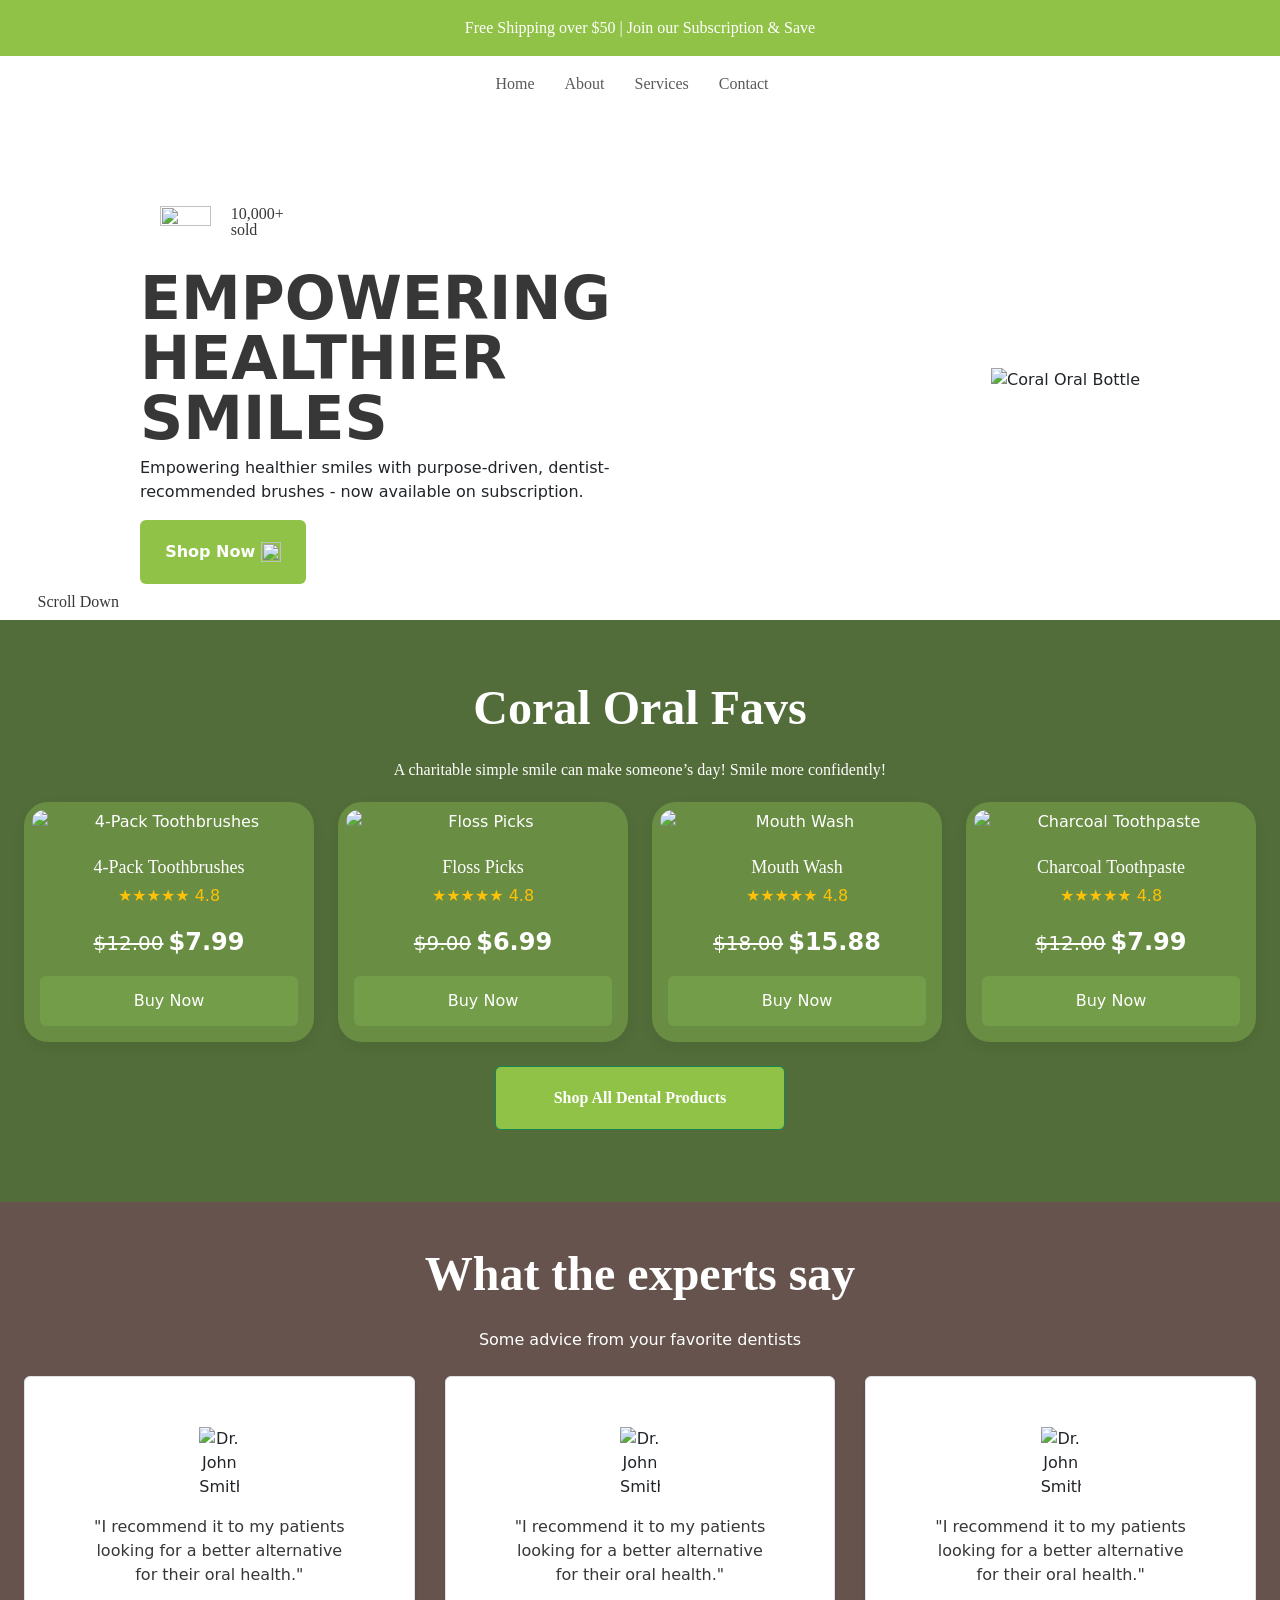
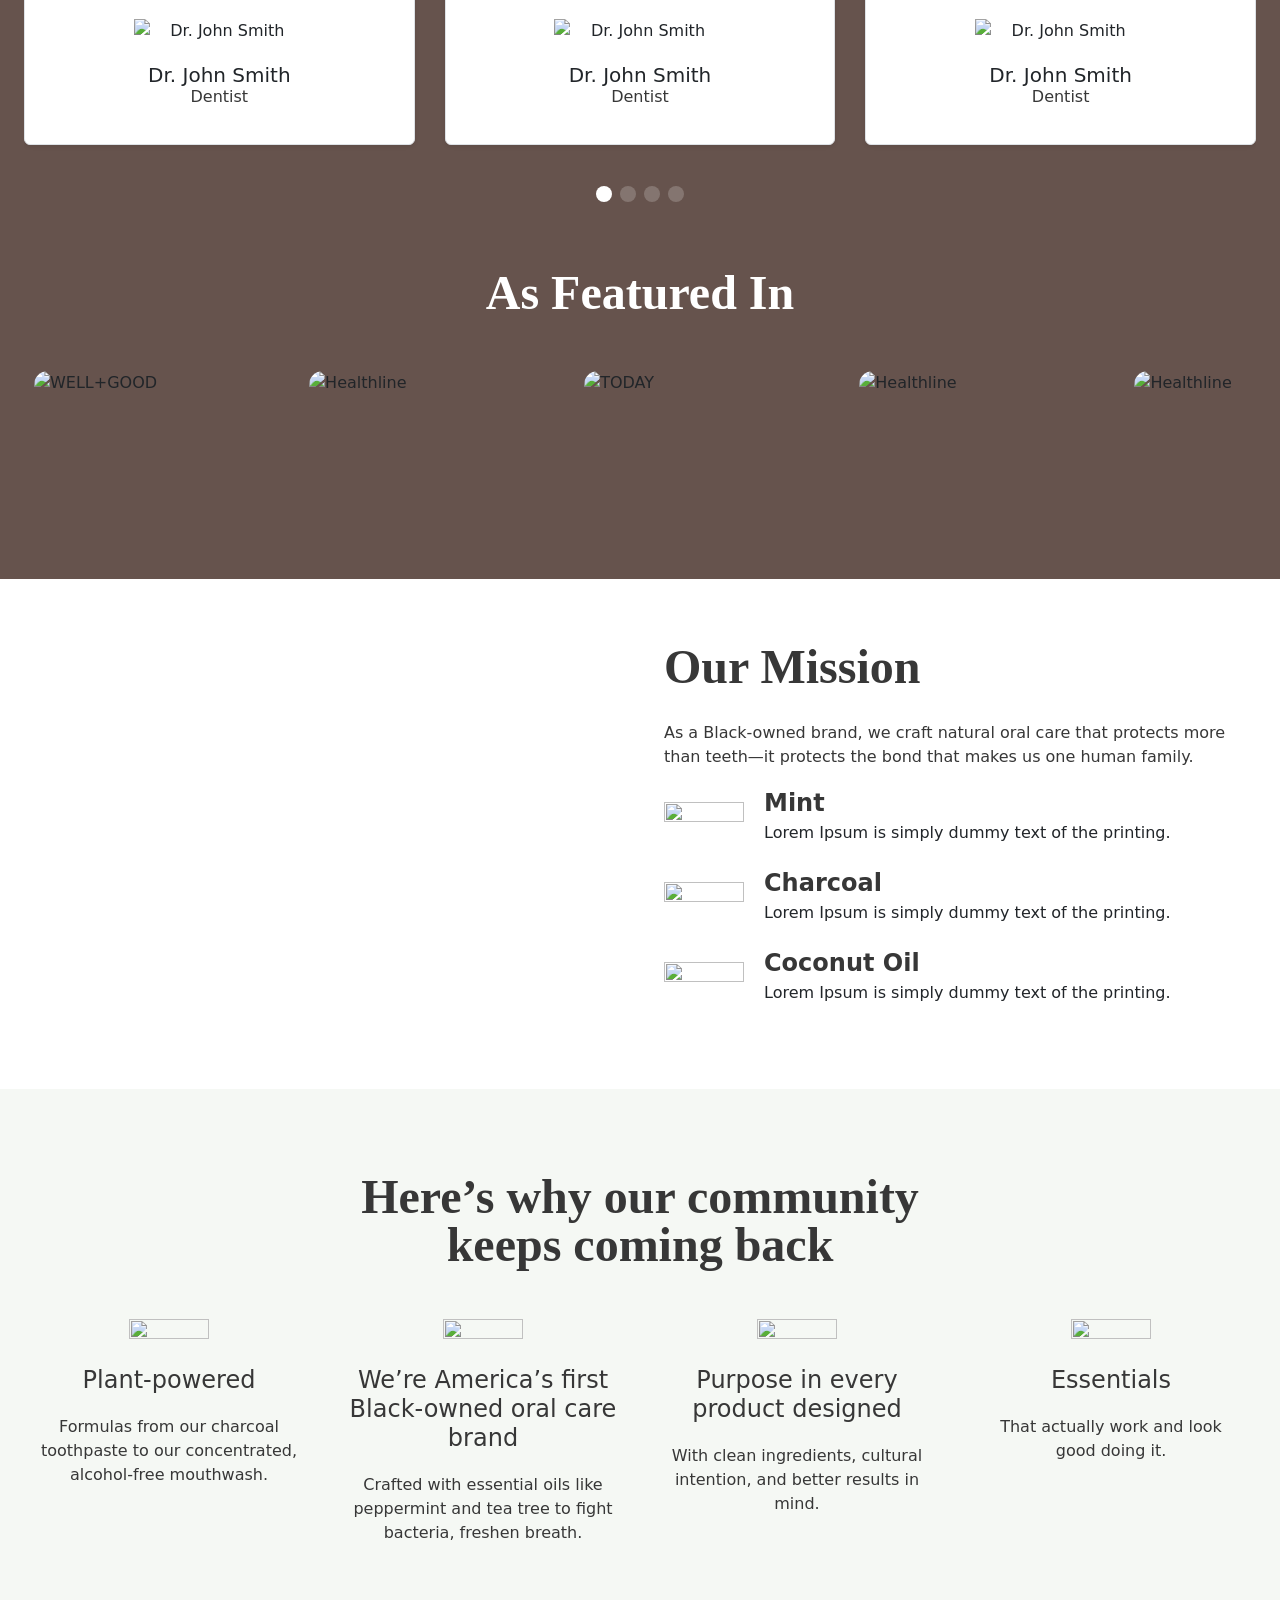
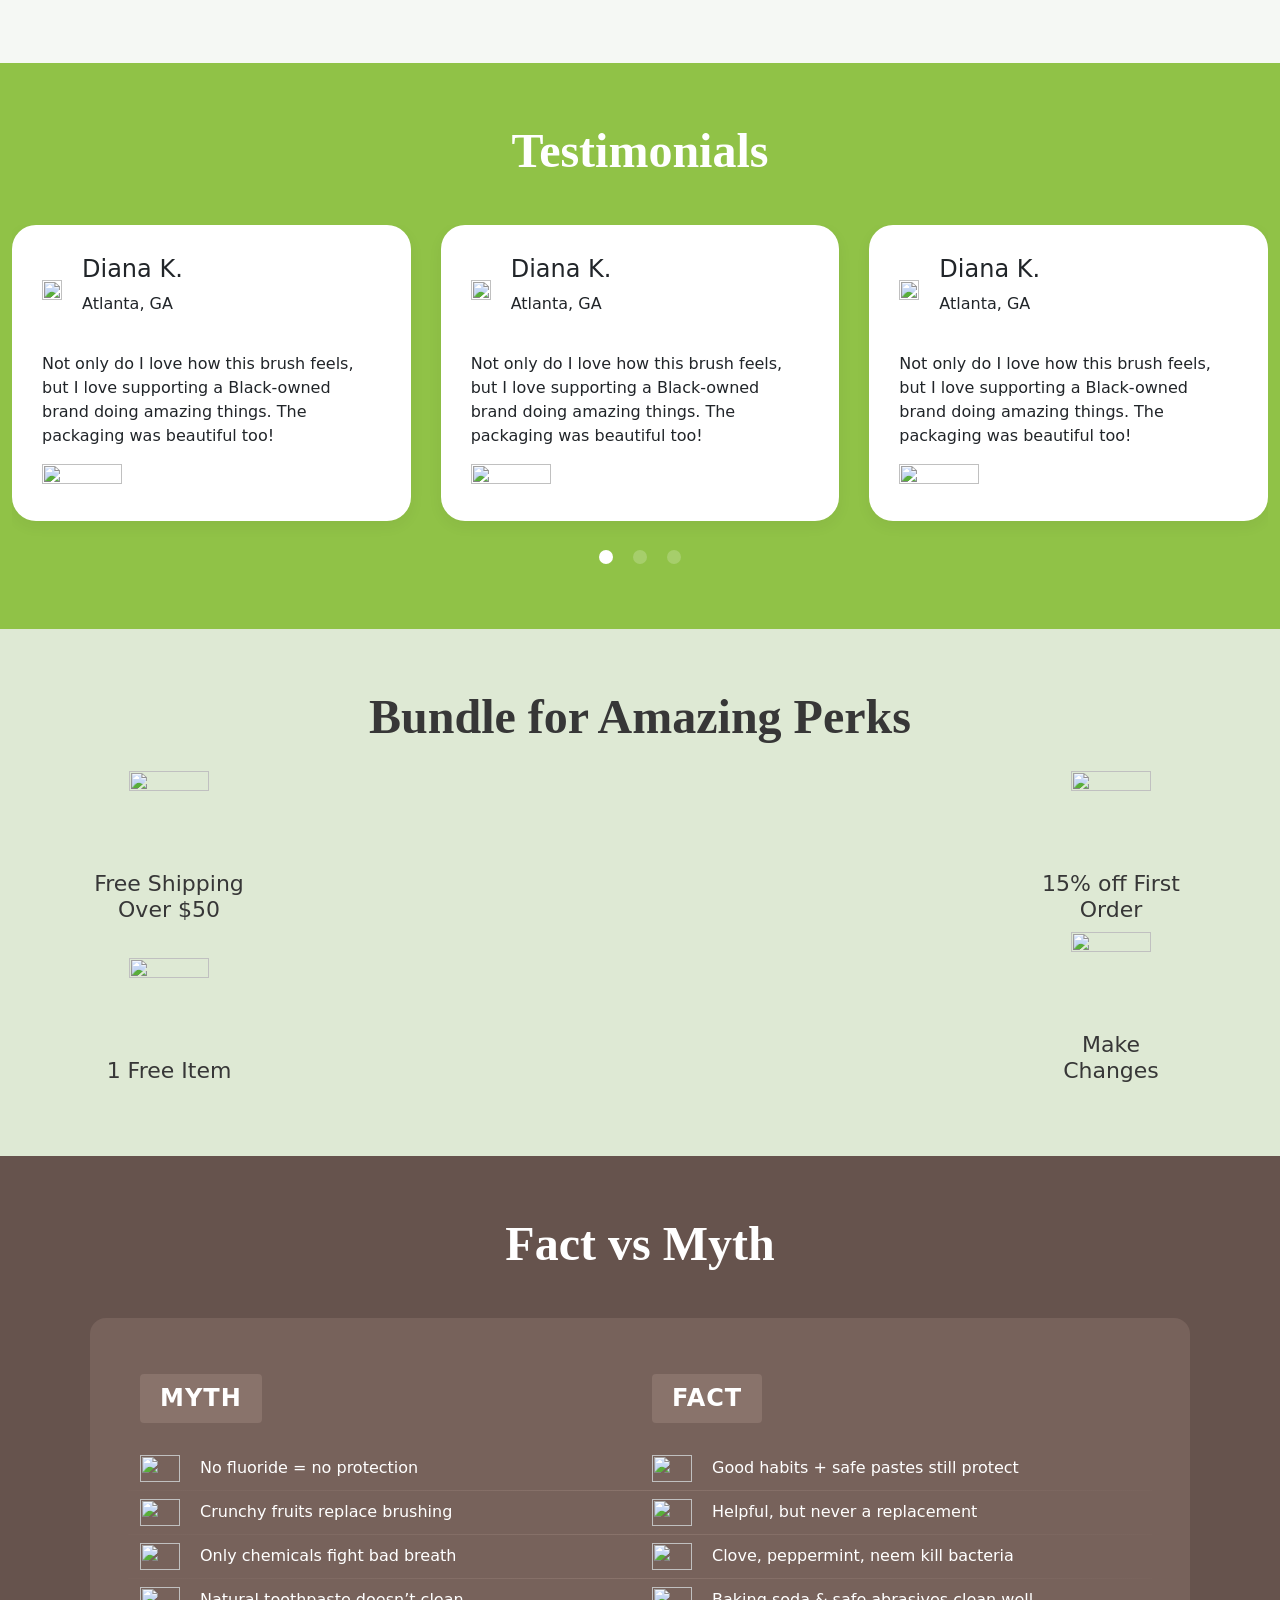
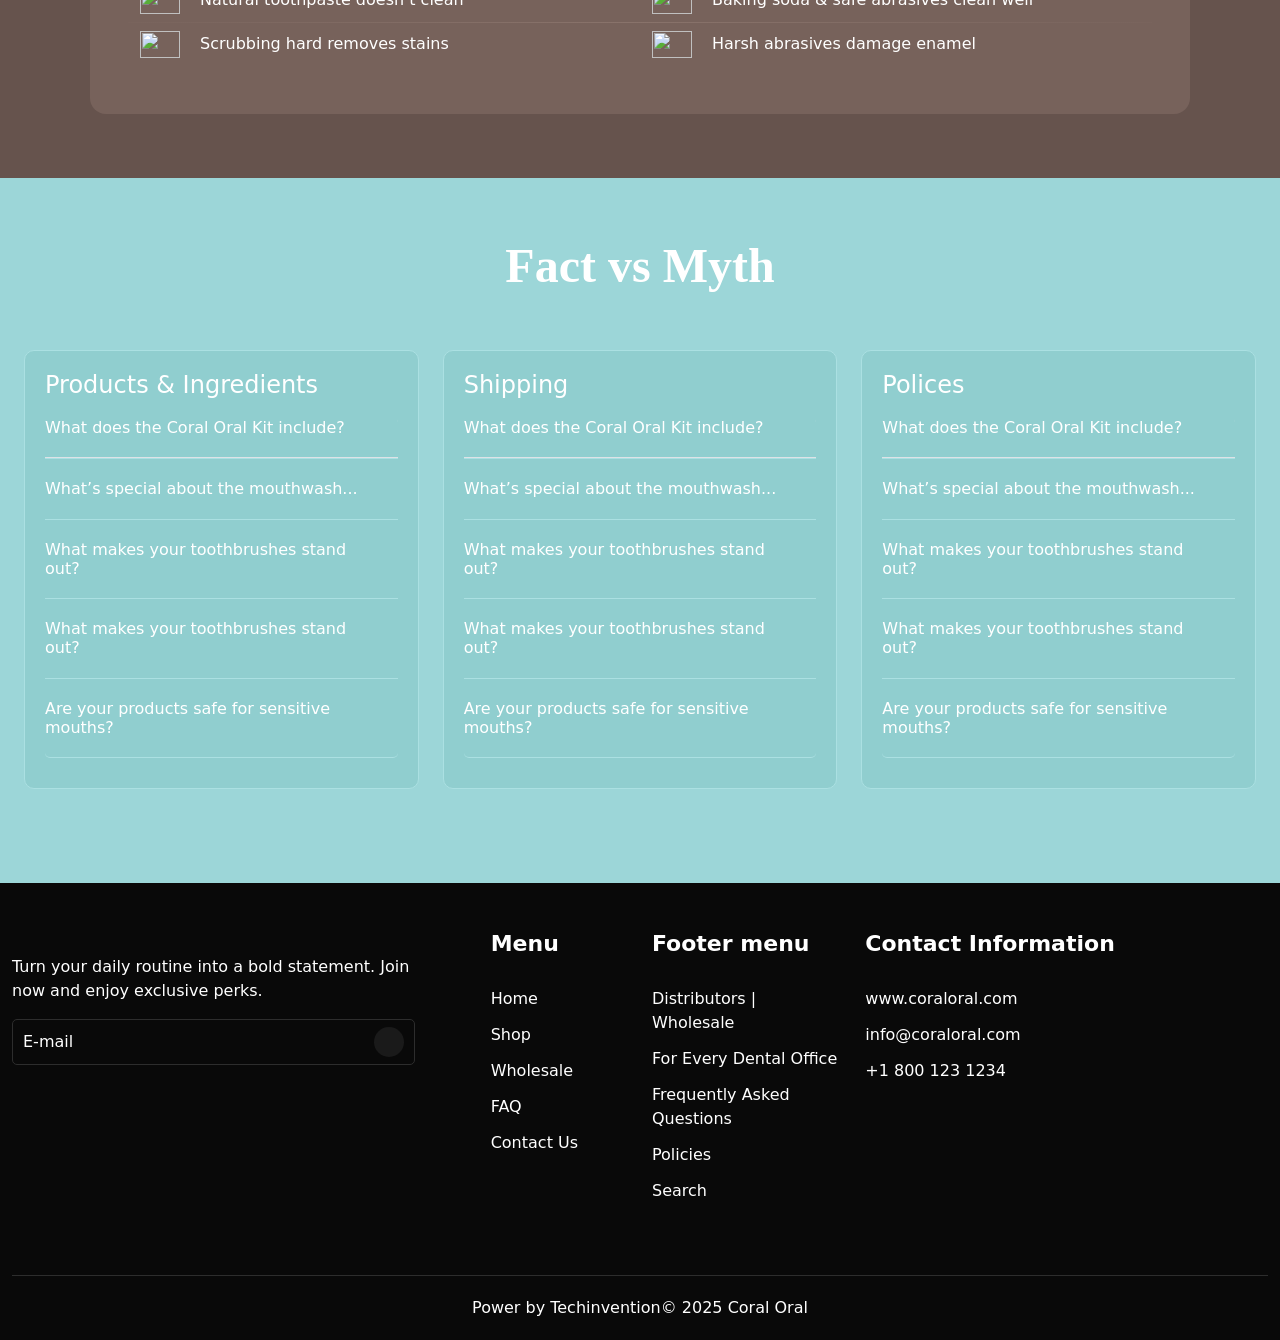
==== index.html @ b7923e7e "Rename coral oral.html to index.html" ====
<!DOCTYPE html>
<html lang="en">

<head>
  <meta charset="UTF-8">
  <meta name="viewport" content="width=device-width, initial-scale=1.0">
  <title>Document</title>
  <link rel="stylesheet" href="coraloral.css">
  <script src="https://cdn.jsdelivr.net/npm/bootstrap@5.3.8/dist/js/bootstrap.bundle.min.js"
    integrity="sha384-FKyoEForCGlyvwx9Hj09JcYn3nv7wiPVlz7YYwJrWVcXK/BmnVDxM+D2scQbITxI"
    crossorigin="anonymous"></script>
  <link href="https://cdn.jsdelivr.net/npm/bootstrap@5.3.8/dist/css/bootstrap.min.css" rel="stylesheet"
    integrity="sha384-sRIl4kxILFvY47J16cr9ZwB07vP4J8+LH7qKQnuqkuIAvNWLzeN8tE5YBujZqJLB" crossorigin="anonymous">
  <link rel="stylesheet" href="https://cdn.jsdelivr.net/npm/swiper@10/swiper-bundle.min.css" />
  <script src="https://code.jquery.com/jquery-3.6.0.min.js"></script>

</head>

<body>
  <div class="container-fluid top-header">
    <p class="text-center mb-0">Free Shipping over $50 | Join our Subscription & Save</p>
  </div>
  <div class="container-fluid navbar-menu">
    <div class="container-xxl">

      <nav class="navbar navbar-light bg-transparent">
        <div class="container-fluid">
          <a class="navbar-brand" href="#"><img src="shopping cart/logo-img.png" alt=""></a>
          <button class="navbar-toggler" type="button" data-bs-toggle="offcanvas" data-bs-target="#mobileMenu"
            aria-controls="mobileMenu">
            <span class="navbar-toggler-icon"></span>
          </button>

          <div class="offcanvas offcanvas-start" tabindex="-1" id="mobileMenu" aria-labelledby="mobileMenuLabel">
            <div class="offcanvas-header">
              <h5 class="offcanvas-title" id="mobileMenuLabel">Menu</h5>
              <button type="button" class="btn-close text-reset" data-bs-dismiss="offcanvas"
                aria-label="Close"></button>
            </div>
            <div class="offcanvas-body">
              <ul class="navbar-nav">
                <li class="nav-item"><a class="nav-link" href="#home">Home</a></li>
                <li class="nav-item"><a class="nav-link" href="#about">About</a></li>
                <li class="nav-item"><a class="nav-link" href="#services">Services</a></li>
                <li class="nav-item"><a class="nav-link" href="#contact">Contact</a></li>
              </ul>
            </div>
          </div>
          <ul class="navbar-nav d-flex">
            <li class="nav-item"><a class="nav-link" href="#home">Home</a></li>
            <li class="nav-item"><a class="nav-link" href="#about">About</a></li>
            <li class="nav-item"><a class="nav-link" href="#services">Services</a></li>
            <li class="nav-item"><a class="nav-link" href="#contact">Contact</a></li>
          </ul>
          <div class="shopping-item d-flex gap-3">
            <a href="#"><img src="shopping cart/Search.png" alt=""></a>
            <a href="#"><img src="shopping cart/Cart.png" alt=""></a>
            <a href="#"><img src="shopping cart/User Profile.png" alt=""></a>

          </div>
        </div>
      </nav>
    </div>
  </div>
  <div class="container-fliud carousel-caontainer-hero">
    <div id="coralCarousel" class="carousel slide" data-bs-ride="carousel">
      <div class="carousel-inner">
        <!-- Slide 1 -->
        <div class="carousel-item active">
          <div class="slider-content d-flex align-items-left justify-content-left text-left">
            <div class="container-xxl">
              <div class="row justify-content-center align-items-center">
                <div class="col-md-6">
                  <div class="slider-text">
                    <div class="stars d-flex"><img src="slider-hero-banner/stars-img.png" alt="">
                      <p class="subtitle">10,000+ sold</p>
                    </div>
                    <h1>Empowering Healthier Smiles</h1>
                    <p>Empowering healthier smiles with purpose-driven, dentist-recommended brushes - now available on
                      subscription.</p>
                    <a href="#" class="btn btn-success banner-btn">Shop Now <img src="slider-hero-banner/up right.png"
                        alt=""></a>
                  </div>
                </div>
                <div class="col-md-6 text-end">
                  <div class="image-wrapper">
                    <img src="slider-hero-banner/mouth-wash-banner.png" alt="Coral Oral Bottle" class="bottle-img  ">
                  </div>

                </div>
              </div>
            </div>


          </div>
        </div>
        <!-- Slide 2 -->
        <div class="carousel-item">
          <div class="container-xxl">
            <div class="row coral-oral  justify-content-center align-items-center">
              <div class="col-md-6">
                <div class="slider-content d-flex align-items-left justify-content-left text-left">

                  <div class="slider-text">
                    <div class="stars d-flex "><img src="slider-hero-banner/stars-img.png" alt="">
                      <p class="subtitle">10,000+ sold</p>
                    </div>
                    <h1>Peppermint Spearmint Freshness</h1>
                    <p>Over 10,000+ sold. Loved by smiles everywhere.</p>
                    <a href="#" class="btn btn-success banner-btn">Shop Now <img src="slider-hero-banner/up right.png"
                        alt=""></a>
                  </div>
                </div>
              </div>
              <div class="col-md-6 text-end">
                <div class="image-wrapper">
                  <img src="slider-hero-banner/mouth-wash-banner.png" alt="Coral Oral Bottle" class="bottle-img  ">
                </div>

              </div>
            </div>
          </div>

        </div>

      </div>

      <!-- Controls -->
      <button class="carousel-control-prev justify-content-start" type="button" data-bs-target="#coralCarousel"
        data-bs-slide="prev">
        <span class="carousel-control-prev-icon"></span>
      </button>
      <button class="carousel-control-next justify-content-end" type="button" data-bs-target="#coralCarousel"
        data-bs-slide="next">
        <span class="carousel-control-next-icon"></span>
      </button>


    </div>
    <div class="scroll-down-wrapper text-center">
      <button class="btn btn-outline-success scroll-down-btn ">Scroll Down <img src="slider-hero-banner/scroll-down.png"
          alt=""></button>
    </div>
  </div>



  <div class="container-fluid coral-oral-favs">
    <div class="container-xxl">
      <div class="row">
        <div class="col-12">
          <div class="section-title">
            <h2>Coral Oral Favs</h2>
            <p>A charitable simple smile can make someone’s day! Smile more confidently!</p>
          </div>
        </div>
        <div class="container py-2">
          <div class="row g-4">

            <!-- Product 1 -->
            <div class="col-12 col-sm-6 col-lg-3">
              <div class="card h-100 text-center">
                <img src="slider-hero-banner/tooth-brush.jpg" class="card-img-top" alt="4-Pack Toothbrushes">
                <div class="card-body">
                  <h5 class="card-title">4-Pack Toothbrushes</h5>
                  <p class="text-warning"><span>★★★★★</span> 4.8 </p>
                  <p class="card-text text-muted"><del>$12.00</del> <strong>$7.99</strong></p>

                  <a href="#" class="btn btn-success">Buy Now</a>
                </div>
              </div>
            </div>

            <!-- Product 2 -->
            <div class="col-12 col-sm-6 col-lg-3">
              <div class="card h-100 text-center">
                <img src="slider-hero-banner/cleaner.jpg" class="card-img-top" alt="Floss Picks">
                <div class="card-body">
                  <h5 class="card-title">Floss Picks</h5>
                  <p class="text-warning"><span>★★★★★</span> 4.8 </p>
                  <p class="card-text text-muted"><del>$9.00</del> <strong>$6.99</strong></p>

                  <a href="#" class="btn btn-success">Buy Now</a>
                </div>
              </div>
            </div>

            <!-- Product 3 -->
            <div class="col-12 col-sm-6 col-lg-3">
              <div class="card h-100 text-center">
                <img src="slider-hero-banner/mouth-wash-prod.png" class="card-img-top" alt="Mouth Wash">
                <div class="card-body">
                  <h5 class="card-title">Mouth Wash</h5>
                  <p class="text-warning"><span>★★★★★</span> 4.8 </p>
                  <p class="card-text text-muted"><del>$18.00</del> <strong>$15.88</strong></p>

                  <a href="#" class="btn btn-success">Buy Now</a>
                </div>
              </div>
            </div>

            <!-- Product 4 -->
            <div class="col-12 col-sm-6 col-lg-3">
              <div class="card h-100 text-center">
                <img src="slider-hero-banner/tooth-paste.png" class="card-img-top" alt="Charcoal Toothpaste">
                <div class="card-body">
                  <h5 class="card-title">Charcoal Toothpaste</h5>
                  <p class="text-warning"><span>★★★★★</span> 4.8 </p>
                  <p class="card-text text-muted"><del>$12.00</del> <strong>$7.99</strong></p>

                  <a href="#" class="btn btn-success">Buy Now</a>
                </div>
              </div>
            </div>

          </div>

          <!-- Shop All Button -->
          <div class="text-center mt-4">
            <a href="#" class="btn btn-outline-success">Shop All Dental Products</a>
          </div>
        </div>

      </div>
    </div>
  </div>
  <section class="container-fluid py-5" id="testimonials">
    <div class="container-xxl">
      <div class="text-center mb-4">
        <div class="section-title">
          <h2>What the experts say</h2>
          <p>Some advice from your favorite dentists</p>
        </div>
      </div>

      <!-- Swiper Container -->
      <div class="swiper mySwiper">
        <div class="swiper-wrapper">
          <!-- Testimonial Slide -->
          <div class="swiper-slide">
            <div class="testimonial-card border rounded shadow-sm text-center">
              <img src="slider-hero-banner/testimonial-icon.png" alt="Dr. John Smith" class="testimonial-img mb-3" />
              <h5>Dr. John Smith <span>Dentist</span></h5>
              <p>"I recommend it to my patients looking for a better alternative for their oral health."</p>
              <img src="slider-hero-banner/author-img.png" alt="Dr. John Smith" class="author-img mt-3" />
            </div>
          </div>

          <!-- Repeat for more testimonials -->
          <div class="swiper-slide">
            <div class="testimonial-card border rounded shadow-sm text-center">
              <img src="slider-hero-banner/testimonial-icon.png" alt="Dr. John Smith" class="testimonial-img mb-3" />
              <h5>Dr. John Smith <span>Dentist</span></h5>
              <p>"I recommend it to my patients looking for a better alternative for their oral health."</p>
              <img src="slider-hero-banner/author-img.png" alt="Dr. John Smith" class="author-img mt-3" />
            </div>
          </div>

          <div class="swiper-slide">
            <div class="testimonial-card border rounded shadow-sm text-center">
              <img src="slider-hero-banner/testimonial-icon.png" alt="Dr. John Smith" class="testimonial-img mb-3" />
              <h5>Dr. John Smith <span>Dentist</span></h5>
              <p>"I recommend it to my patients looking for a better alternative for their oral health."</p>
              <img src="slider-hero-banner/author-img.png" alt="Dr. John Smith" class="author-img mt-3" />
            </div>
          </div>
          <div class="swiper-slide">
            <div class="testimonial-card border rounded shadow-sm text-center">
              <img src="slider-hero-banner/testimonial-icon.png" alt="Dr. John Smith" class="testimonial-img mb-3" />
              <h5>Dr. John Smith <span>Dentist</span></h5>
              <p>"I recommend it to my patients looking for a better alternative for their oral health."</p>
              <img src="slider-hero-banner/author-img.png" alt="Dr. John Smith" class="author-img mt-3" />
            </div>
          </div>
          <div class="swiper-slide">
            <div class="testimonial-card border rounded shadow-sm text-center">
              <img src="slider-hero-banner/testimonial-icon.png" alt="Dr. John Smith" class="testimonial-img mb-3" />
              <h5>Dr. John Smith <span>Dentist</span></h5>
              <p>"I recommend it to my patients looking for a better alternative for their oral health."</p>
              <img src="slider-hero-banner/author-img.png" alt="Dr. John Smith" class="author-img mt-3" />
            </div>
          </div>
          <div class="swiper-slide">
            <div class="testimonial-card border rounded shadow-sm text-center">
              <img src="slider-hero-banner/testimonial-icon.png" alt="Dr. John Smith" class="testimonial-img mb-3" />
              <h5>Dr. John Smith <span>Dentist</span></h5>
              <p>"I recommend it to my patients looking for a better alternative for their oral health."</p>
              <img src="slider-hero-banner/author-img.png" alt="Dr. John Smith" class="author-img mt-3" />
            </div>
          </div>
        </div>
        <!-- Pagination Only -->
        <div class="swiper-pagination mt-5"></div>
      </div>
    </div>






  </section>

  <section class="container-fluid logos-container">
    <div class="container-xxl">
      <div class="section-title pt-1">
        <h2>As Featured In</h2>

      </div>
      <div class="marquee-container pb-5 pt-4">
        <div class="marquee-content">
          <img src="slider-hero-banner/logo1.jpg" alt="WELL+GOOD" class="marquee-logo" />
          <img src="slider-hero-banner/logo2.jpg" alt="Healthline" class="marquee-logo" />
          <img src="slider-hero-banner/logo3.jpg" alt="TODAY" class="marquee-logo" />
          <img src="slider-hero-banner/logo1.jpg" alt="Healthline" class="marquee-logo" />
          <img src="slider-hero-banner/logo2.jpg" alt="Healthline" class="marquee-logo" />
          <img src="slider-hero-banner/logo3.jpg" alt="Healthline" class="marquee-logo" />
          <img src="slider-hero-banner/logo1.jpg" alt="WELL+GOOD" class="marquee-logo" />
          <img src="slider-hero-banner/logo2.jpg" alt="Healthline" class="marquee-logo" />
          <img src="slider-hero-banner/logo3.jpg" alt="TODAY" class="marquee-logo" />
          <img src="slider-hero-banner/logo1.jpg" alt="Healthline" class="marquee-logo" />
          <img src="slider-hero-banner/logo2.jpg" alt="Healthline" class="marquee-logo" />
          <img src="slider-hero-banner/logo3.jpg" alt="Healthline" class="marquee-logo" />
        </div>
      </div>
    </div>

  </section>

  <div class="container-fluid mission-container ">
    <div class="container-xxl">
      <div class="row mission-row gx-5 gy-5">
        <div class="col-lg-6">
          <div class="image-wrapper">
            <img src="slider-hero-banner/mouth-wash-girl.jpg" alt="">
          </div>

        </div>
        <div class="col-lg-6">
          <div class="section-title">
            <h2>Our Mission</h2>
            <p>As a Black-owned brand, we craft natural oral care that protects more than teeth—it protects the bond
              that makes us one human family.</p>
          </div>
          <div class="mission">
            <ul>
              <li><img src="slider-hero-banner/mint.png" alt="" class="li-img-mission">
                <div class="inner-li">
                  <p>Mint</p><span>Lorem Ipsum is simply dummy text of the printing.</span>
                </div>
              </li>
              <li><img src="slider-hero-banner/charcol.png" alt="" class="li-img-mission">
                <div class="inner-li">
                  <p>Charcoal</p><span>Lorem Ipsum is simply dummy text of the printing.</span>
                </div>
              </li>
              <li><img src="slider-hero-banner/coconut.png" alt="" class="li-img-mission">
                <div class="inner-li">
                  <p>Coconut Oil</p><span>Lorem Ipsum is simply dummy text of the printing.</span>
                </div>
              </li>

            </ul>
          </div>

        </div>
      </div>
    </div>
  </div>
  <div class="container-fluid community-container">
    <div class="container-xxl">
      <div class="row">
        <div class="col-sm-12">
          <div class="section-title">
            <h2>Here’s why our community keeps coming back</h2>

          </div>
        </div>
        <div class="col-lg-3 col-sm-12">
          <div class="care-box">
            <div class="care-icon"><img src="slider-hero-banner/plant.png" alt=""></div>
            <h4>Plant-powered</h4>
            <p>Formulas from our charcoal toothpaste to our concentrated, alcohol-free mouthwash.</p>
          </div>
        </div>
        <div class="col-lg-3 col-sm-12">
          <div class="care-box">
            <div class="care-icon"><img src="slider-hero-banner/heart.png" alt=""></div>
            <h4>We’re America’s first Black-owned oral care brand</h4>
            <p>Crafted with essential oils like peppermint and tea tree to fight bacteria, freshen breath.</p>
          </div>
        </div>
        <div class="col-lg-3 col-sm-12">
          <div class="care-box">
            <div class="care-icon"><img src="slider-hero-banner/aim.png" alt=""></div>
            <h4>Purpose in every<br> product designed</h4>
            <p>With clean ingredients, cultural intention, and better results in mind.</p>
          </div>
        </div>
        <div class="col-lg-3 col-sm-12">
          <div class="care-box">
            <div class="care-icon"><img src="slider-hero-banner/essentials.png" alt=""></div>
            <h4>Essentials</h4>
            <p>That actually work and look<br> good doing it.</p>
          </div>
        </div>

      </div>
    </div>
  </div>
  <div class="container-fluid review">
    <div class="container-xxl">
      <div class="row review-row">
        <div class="col-12">
          <div class="section-title">
            <h2>Testimonials</h2>

          </div>
        </div>
        <div class="swiper mySwiper">
          <div class="swiper-wrapper">
            <div class="swiper-slide">
              <div class="review-card">
                <div class="author-detail">
                  <div class="author-img"><img src="slider-hero-banner/diana.png" alt=""></div>
                  <div class="author-title">
                    <h4>Diana K.</h4>
                    <p>Atlanta, GA</p>
                  </div>
                </div>
                <div class="card-det">
                  <p>Not only do I love how this brush feels, but I love supporting a Black-owned brand doing amazing
                    things. The packaging was beautiful too!</p>
                  <div class="review-stars"><img src="slider-hero-banner/review-stars.png" alt=""></div>
                </div>
              </div>
            </div>
            <!---swipersilde2--->
            <div class="swiper-slide">
              <div class="review-card">
                <div class="author-detail">
                  <div class="author-img"><img src="slider-hero-banner/diana.png" alt=""></div>
                  <div class="author-title">
                    <h4>Diana K.</h4>
                    <p>Atlanta, GA</p>
                  </div>
                </div>
                <div class="card-det">
                  <p>Not only do I love how this brush feels, but I love supporting a Black-owned brand doing amazing
                    things. The packaging was beautiful too!</p>
                  <div class="review-stars"><img src="slider-hero-banner/review-stars.png" alt=""></div>
                </div>
              </div>
            </div>

            <!---swipersilde3--->
            <div class="swiper-slide">
              <div class="review-card">
                <div class="author-detail">
                  <div class="author-img"><img src="slider-hero-banner/diana.png" alt=""></div>
                  <div class="author-title">
                    <h4>Diana K.</h4>
                    <p>Atlanta, GA</p>
                  </div>
                </div>
                <div class="card-det">
                  <p>Not only do I love how this brush feels, but I love supporting a Black-owned brand doing amazing
                    things. The packaging was beautiful too!</p>
                  <div class="review-stars"><img src="slider-hero-banner/review-stars.png" alt=""></div>
                </div>
              </div>
            </div>
            <!---swipersilde4--->
            <div class="swiper-slide">
              <div class="review-card">
                <div class="author-detail">
                  <div class="author-img"><img src="slider-hero-banner/diana.png" alt=""></div>
                  <div class="author-title">
                    <h4>Diana K.</h4>
                    <p>Atlanta, GA</p>
                  </div>
                </div>
                <div class="card-det">
                  <p>Not only do I love how this brush feels, but I love supporting a Black-owned brand doing amazing
                    things. The packaging was beautiful too!</p>
                  <div class="review-stars"><img src="slider-hero-banner/review-stars.png" alt=""></div>
                </div>
              </div>
            </div>
            <!---swipersilde5--->
            <div class="swiper-slide">
              <div class="review-card">
                <div class="author-detail">
                  <div class="author-img"><img src="slider-hero-banner/diana.png" alt=""></div>
                  <div class="author-title">
                    <h4>Diana K.</h4>
                    <p>Atlanta, GA</p>
                  </div>
                </div>
                <div class="card-det">
                  <p>Not only do I love how this brush feels, but I love supporting a Black-owned brand doing amazing
                    things. The packaging was beautiful too!</p>
                  <div class="review-stars"><img src="slider-hero-banner/review-stars.png" alt=""></div>
                </div>
              </div>
            </div>

          </div>
          <div class="swiper-pagination mt-0"></div>

        </div>

      </div>
    </div>
  </div>

  <!--new section--->
  <div class="container-fluid perks">
    <div class="container-xxl">
      <div class="row perks-row">
        <div class="col-12">
          <div class="section-title">
            <h2>Bundle for Amazing Perks</h2>
          </div>
        </div>
        <!--test---->
        <div class="col-lg-3 col-xsm-12 ship-col">
          <div class="ship-box">
            <div class="icon"><img src="slider-hero-banner/cart-icon-shiip.png" alt=""></div>
            <h4 class="title">Free Shipping Over $50</h4>
          </div>
          <div class="ship-box">
            <div class="icon"><img src="slider-hero-banner/flower.png" alt=""></div>
            <h4 class="title">1 Free Item</h4>
          </div>
        </div>
        <div class="col-lg-6 col-sm-12"><img src="slider-hero-banner/bundle-img.png" alt="" class="bundle-img"></div>
        <div class="col-lg-3 col-xsm-12 ship-col">

          <div class="ship-box">
            <div class="icon"><img src="slider-hero-banner/percentage.png" alt=""></div>
            <h4 class="title">15% off First Order</h4>
          </div>
          <div class="ship-box">
            <div class="icon"><img src="slider-hero-banner/change.png" alt=""></div>
            <h4 class="title">Make Changes</h4>
          </div>
        </div>
      </div>
    </div>
  </div>
  <!----newsection--->
  <div class="container-fluid fact-container">
    <div class="container-xxl">
      <div class="row fact-row">
        <div class="col-12">
          <div class="section-title">
            <h2>Fact vs Myth</h2>
          </div>
        </div>
        <div class="container py-5 inner-fact">

          <div class="row bg-transparent fw-bold text-left  rounded py-2 mb-2">
            <div class="col-6 col-md-6 text-white">
              <h4 class="fact-title">MYTH</h4>
            </div>
            <div class="col-6 col-md-6 text-white">
              <h4 class="fact-title">FACT</h4>
            </div>
          </div>

          <!-- Row 1 -->
          <div class="row border-bottom py-2">
            <div class="col-6 col-md-6 text-white"><img src="slider-hero-banner/cross.png" alt="" class="cross-img">No
              fluoride = no protection</div>
            <div class="col-6 col-md-6 text-white"><img src="slider-hero-banner/green-check.png" alt=""
                class="cross-img">Good habits + safe pastes still protect</div>
          </div>

          <!-- Row 2 -->
          <div class="row border-bottom py-2">
            <div class="col-6 col-md-6 text-white"><img src="slider-hero-banner/cross.png" alt=""
                class="cross-img">Crunchy fruits replace brushing</div>
            <div class="col-6 col-md-6 text-white"><img src="slider-hero-banner/green-check.png" alt=""
                class="cross-img">Helpful, but never a replacement</div>
          </div>

          <!-- Row 3 -->
          <div class="row border-bottom py-2">
            <div class="col-6 col-md-6 text-white"><img src="slider-hero-banner/cross.png" alt="" class="cross-img">Only
              chemicals fight bad breath</div>
            <div class="col-6 col-md-6 text-white"><img src="slider-hero-banner/green-check.png" alt=""
                class="cross-img">Clove, peppermint, neem kill bacteria</div>
          </div>

          <!-- Row 4 -->
          <div class="row border-bottom py-2">
            <div class="col-6 col-md-6 text-white"><img src="slider-hero-banner/cross.png" alt=""
                class="cross-img">Natural toothpaste doesn’t clean</div>
            <div class="col-6 col-md-6 text-white"><img src="slider-hero-banner/green-check.png" alt=""
                class="cross-img">Baking soda & safe abrasives clean well</div>
          </div>

          <!-- Row 5 -->
          <div class="row py-2">
            <div class="col-6 col-md-6 text-white"><img src="slider-hero-banner/cross.png" alt=""
                class="cross-img">Scrubbing hard removes stains</div>
            <div class="col-6 col-md-6 text-white"><img src="slider-hero-banner/green-check.png" alt=""
                class="cross-img">Harsh abrasives damage enamel</div>
          </div>
        </div>
      </div>
    </div>
  </div>

  <!----Second-Last-section---->
  <div class="container-fluid myth-container">
    <div class="container-xxl">
      <div class="row fact-row">
        <div class="col-12">
          <div class="section-title">
            <h2>Fact vs Myth</h2>
          </div>
        </div>
        <div class="col-lg-4 col-sm-6">
          <div class="accordion" id="accordionExample">
            <h3 class="acc-title">Products & Ingredients</h3>
            <div class="accordion-item">
              <h2 class="accordion-header">
                <button class="accordion-button" type="button" data-bs-toggle="collapse" data-bs-target="#collapseOne"
                  aria-expanded="true" aria-controls="collapseOne">
                  What does the Coral Oral Kit include?
                </button>
              </h2>
              <div id="collapseOne" class="accordion-collapse collapse show" data-bs-parent="#accordionExample">
                <div class="accordion-body">
                  This is the first item’s accordion body.It is shown by default, until the collapse plugin adds the
                  appropriate classes that we use to style each element. These classes control the overall appearance,
                  as well as the showing and hiding via CSS transitions. You can modify any of this with custom CSS or
                  overriding our default variables. It’s also worth noting that just about any HTML can go within the
                  <code>.accordion-body</code>, though the transition does limit overflow.
                </div>
              </div>
            </div>
            <div class="accordion-item">
              <h2 class="accordion-header">
                <button class="accordion-button collapsed" type="button" data-bs-toggle="collapse"
                  data-bs-target="#collapseTwo" aria-expanded="false" aria-controls="collapseTwo">
                  What’s special about the mouthwash...
                </button>
              </h2>
              <div id="collapseTwo" class="accordion-collapse collapse" data-bs-parent="#accordionExample">
                <div class="accordion-body">
                  This is the second item’s accordion body. It is hidden by default, until the collapse plugin adds the
                  appropriate classes that we use to style each element. These classes control the overall appearance,
                  as well as the showing and hiding via CSS transitions. You can modify any of this with custom CSS or
                  overriding our default variables. It’s also worth noting that just about any HTML can go within the
                  <code>.accordion-body</code>, though the transition does limit overflow.
                </div>
              </div>
            </div>
            <div class="accordion-item">
              <h2 class="accordion-header">
                <button class="accordion-button collapsed" type="button" data-bs-toggle="collapse"
                  data-bs-target="#collapseThree" aria-expanded="false" aria-controls="collapseThree">
                  What makes your toothbrushes stand out?
                </button>
              </h2>
              <div id="collapseThree" class="accordion-collapse collapse" data-bs-parent="#accordionExample">
                <div class="accordion-body">
                  This is the third item’s accordion body. It is hidden by default, until the collapse plugin adds the
                  appropriate classes that we use to style each element. These classes control the overall appearance,
                  as well as the showing and hiding via CSS transitions. You can modify any of this with custom CSS or
                  overriding our default variables. It’s also worth noting that just about any HTML can go within the
                  <code>.accordion-body</code>, though the transition does limit overflow.
                </div>
              </div>
            </div>
            <div class="accordion-item">
              <h2 class="accordion-header">
                <button class="accordion-button collapsed" type="button" data-bs-toggle="collapse"
                  data-bs-target="#collapseFour" aria-expanded="false" aria-controls="collapseFour">
                  What makes your toothbrushes stand out?
                </button>
              </h2>
              <div id="collapseFour" class="accordion-collapse collapse" data-bs-parent="#accordionExample">
                <div class="accordion-body">
                  This is the third item’s accordion body. It is hidden by default, until the collapse plugin adds the
                  appropriate classes that we use to style each element. These classes control the overall appearance,
                  as well as the showing and hiding via CSS transitions. You can modify any of this with custom CSS or
                  overriding our default variables. It’s also worth noting that just about any HTML can go within the
                  <code>.accordion-body</code>, though the transition does limit overflow.
                </div>
              </div>
            </div>
            <div class="accordion-item">
              <h2 class="accordion-header">
                <button class="accordion-button collapsed" type="button" data-bs-toggle="collapse"
                  data-bs-target="#collapseFive" aria-expanded="false" aria-controls="collapseFive">
                  Are your products safe for sensitive mouths?
                </button>
              </h2>
              <div id="collapseFive" class="accordion-collapse collapse" data-bs-parent="#accordionExample">
                <div class="accordion-body">
                  This is the third item’s accordion body. It is hidden by default, until the collapse plugin adds the
                  appropriate classes that we use to style each element. These classes control the overall appearance,
                  as well as the showing and hiding via CSS transitions. You can modify any of this with custom CSS or
                  overriding our default variables. It’s also worth noting that just about any HTML can go within the
                  <code>.accordion-body</code>, though the transition does limit overflow.
                </div>
              </div>
            </div>
          </div>
        </div>

        <div class="col-lg-4 col-sm-6">
          <div class="accordion" id="accordionShipping">
            <h3 class="acc-title">Shipping</h3>
            <div class="accordion-item">
              <h2 class="accordion-header">
                <button class="accordion-button" type="button" data-bs-toggle="collapse" data-bs-target="#collapseSix"
                  aria-expanded="true" aria-controls="collapseSix">
                  What does the Coral Oral Kit include?
                </button>
              </h2>
              <div id="collapseSix" class="accordion-collapse collapse show" data-bs-parent="#accordionShipping">
                <div class="accordion-body">
                  This is the first item's accordion body...
                </div>
              </div>
            </div>
            <div class="accordion-item">
              <h2 class="accordion-header">
                <button class="accordion-button collapsed" type="button" data-bs-toggle="collapse"
                  data-bs-target="#collapseSeven" aria-expanded="false" aria-controls="collapseSeven">
                  What’s special about the mouthwash...
                </button>
              </h2>
              <div id="collapseSeven" class="accordion-collapse collapse" data-bs-parent="#accordionShipping">
                <div class="accordion-body">
                  This is the second item's accordion body...
                </div>
              </div>
            </div>
            <div class="accordion-item">
              <h2 class="accordion-header">
                <button class="accordion-button collapsed" type="button" data-bs-toggle="collapse"
                  data-bs-target="#collapseEight" aria-expanded="false" aria-controls="collapseEight">
                  What makes your toothbrushes stand out?
                </button>
              </h2>
              <div id="collapseEight" class="accordion-collapse collapse" data-bs-parent="#accordionShipping">
                <div class="accordion-body">
                  This is the third item's accordion body...
                </div>
              </div>
            </div>
            <div class="accordion-item">
              <h2 class="accordion-header">
                <button class="accordion-button collapsed" type="button" data-bs-toggle="collapse"
                  data-bs-target="#collapseNine" aria-expanded="false" aria-controls="collapseNine">
                  What makes your toothbrushes stand out?
                </button>
              </h2>
              <div id="collapseNine" class="accordion-collapse collapse" data-bs-parent="#accordionShipping">
                <div class="accordion-body">
                  This is the fourth item's accordion body...
                </div>
              </div>
            </div>
            <div class="accordion-item">
              <h2 class="accordion-header">
                <button class="accordion-button collapsed" type="button" data-bs-toggle="collapse"
                  data-bs-target="#collapseTen" aria-expanded="false" aria-controls="collapseTen">
                  Are your products safe for sensitive mouths?
                </button>
              </h2>
              <div id="collapseTen" class="accordion-collapse collapse" data-bs-parent="#accordionShipping">
                <div class="accordion-body">
                  This is the fifth item's accordion body...
                </div>
              </div>
            </div>
          </div>
        </div>

        <div class="col-lg-4 col-sm-6">
  <div class="accordion" id="accordionPolicies">
    <h3 class="acc-title">Polices</h3>
    <div class="accordion-item">
      <h2 class="accordion-header">
        <button class="accordion-button" type="button" data-bs-toggle="collapse" data-bs-target="#collapseEve" aria-expanded="true" aria-controls="collapseEve">
          What does the Coral Oral Kit include?
        </button>
      </h2>
      <div id="collapseEve" class="accordion-collapse collapse show" data-bs-parent="#accordionPolicies">
        <div class="accordion-body">
          This is the first item's accordion body...
        </div>
      </div>
    </div>
    <div class="accordion-item">
      <h2 class="accordion-header">
        <button class="accordion-button collapsed" type="button" data-bs-toggle="collapse" data-bs-target="#collapseTwelve" aria-expanded="false" aria-controls="collapseTwelve">
          What’s special about the mouthwash...
        </button>
      </h2>
      <div id="collapseTwelve" class="accordion-collapse collapse" data-bs-parent="#accordionPolicies">
        <div class="accordion-body">
          This is the second item's accordion body...
        </div>
      </div>
    </div>
    <div class="accordion-item">
      <h2 class="accordion-header">
        <button class="accordion-button collapsed" type="button" data-bs-toggle="collapse" data-bs-target="#collapseThirteen" aria-expanded="false" aria-controls="collapseThirteen">
          What makes your toothbrushes stand out?
        </button>
      </h2>
      <div id="collapseThirteen" class="accordion-collapse collapse" data-bs-parent="#accordionPolicies">
        <div class="accordion-body">
          This is the third item's accordion body...
        </div>
      </div>
    </div>
    <div class="accordion-item">
      <h2 class="accordion-header">
        <button class="accordion-button collapsed" type="button" data-bs-toggle="collapse" data-bs-target="#collapseFourteen" aria-expanded="false" aria-controls="collapseFourteen">
          What makes your toothbrushes stand out?
        </button>
      </h2>
      <div id="collapseFourteen" class="accordion-collapse collapse" data-bs-parent="#accordionPolicies">
        <div class="accordion-body">
          This is the fourth item's accordion body...
        </div>
      </div>
    </div>
    <div class="accordion-item">
      <h2 class="accordion-header">
        <button class="accordion-button collapsed" type="button" data-bs-toggle="collapse" data-bs-target="#collapseFivteen" aria-expanded="false" aria-controls="collapseFivteen">
          Are your products safe for sensitive mouths?
        </button>
      </h2>
      <div id="collapseFivteen" class="accordion-collapse collapse" data-bs-parent="#accordionPolicies">
        <div class="accordion-body">
          This is the fifth item's accordion body...
        </div>
      </div>
    </div>        
  </div>
</div>

      </div>
    </div>
  </div>

  <!-- Footer -->
  <footer id="page-footer" class="footer-sec text-white pt-5 text-center">
    <div class="container-xxl">
      <div class="row footer-row">
        <div class="col-lg-4 col-md-6 col-sm12 ">
          <div class="footer-box">
            <div class="footer-logo"><img src="slider-hero-banner/footer-logo.png" alt=""></div>
            <div class="content">
              <p>Turn your daily routine into a bold statement. Join now and enjoy exclusive perks.</p>
              <form class="inline-email-form">
                <input type="email" placeholder="E-mail" required>
                <button type="submit"><img src="slider-hero-banner/arrow-right-sub.png" alt=""></button>
              </form>
            </div>
          </div>
        </div>
        <div class="col-lg-2 col-md-6 col-sm12  pad-left">
          <h3 class="footer-title text-start">Menu</h3>
          <div class="menu-container text-start">
            <ul class="list-block mb-0 p-0">
              <li class="list-block-item"><a href="#" class="text-white text-decoration-none">Home</a></li>
              <li class="list-block-item"><a href="#" class="text-white text-decoration-none">Shop</a></li>
              <li class="list-block-item"><a href="#" class="text-white text-decoration-none">Wholesale</a></li>
              <li class="list-block-item"><a href="#" class="text-white text-decoration-none">FAQ</a></li>
              <li class="list-block-item"><a href="#" class="text-white text-decoration-none">Contact Us</a></li>
            </ul>
          </div>
        </div>
        <div class="col-lg-2 col-md-6 col-sm12 ">
          <h3 class="footer-title text-start">Footer menu</h3>
          <div class="menu-container text-start">
            <ul class="list-block mb-0 p-0">
              <li class="list-block-item"><a href="#" class="text-white text-decoration-none">Distributors |
                  Wholesale</a></li>
              <li class="list-block-item"><a href="#" class="text-white text-decoration-none">For Every Dental
                  Office</a></li>
              <li class="list-block-item"><a href="#" class="text-white text-decoration-none">Frequently Asked
                  Questions</a></li>
              <li class="list-block-item"><a href="#" class="text-white text-decoration-none">Policies</a></li>
              <li class="list-block-item"><a href="#" class="text-white text-decoration-none">Search</a></li>
            </ul>
          </div>
        </div>
        <div class="col-lg-4 col-md-6 col-sm12  pad-left">
          <h3 class="footer-title text-start">Contact Information</h3>
          <div class="menu-container text-start">
            <ul class="list-block mb-0 p-0">
              <li class="list-block-item"><a href="#" class="text-white text-decoration-none">www.coraloral.com</a></li>
              <li class="list-block-item"><a href="#" class="text-white text-decoration-none">info@coraloral.com</a>
              </li>
              <li class="list-block-item"><a href="#" class="text-white text-decoration-none">+1 800 123 1234</a></li>
            </ul>
          </div>

          <div class="cradit-card-items">
            <div class="card-container text-start">
              <ul class="list-inline mb-0">
                <li class="list-inline-item"><a href="#" class="text-white text-decoration-none"><img
                      src="slider-hero-banner/master-card.png" alt=""></a></li>
                <li class="list-inline-item"><a href="#" class="text-white text-decoration-none"><img
                      src="slider-hero-banner/visa-card.png" alt=""></a></li>
                <li class="list-inline-item"><a href="#" class="text-white text-decoration-none"><img
                      src="slider-hero-banner/master-card-blue.png" alt=""></a></li>
                <li class="list-inline-item"><a href="#" class="text-white text-decoration-none"><img
                      src="slider-hero-banner/paypal.png" alt=""></a></li>
                <li class="list-inline-item"><a href="#" class="text-white text-decoration-none"><img
                      src="slider-hero-banner/master-card-red.png" alt=""></a></li>
              </ul>
            </div>
          </div>
        </div>
        <div class="col-sm-12">
          <p class="copy-right ">Power by Techinvention© 2025 Coral Oral</p>
        </div>
      </div>

    </div>

  </footer>
  <script src="https://cdn.jsdelivr.net/npm/bootstrap@5.3.2/dist/js/bootstrap.bundle.min.js"></script>

  <script src="https://cdn.jsdelivr.net/npm/swiper@10/swiper-bundle.min.js"></script>

  <script src="coraloral.js"></script>



</body>

</html>
---- coraloral.css ----
img {
    width: 100%;
}
.banner-btn img {
    width: 20px;
    height: 20px;
}

img.li-img-mission {
    width: 100%;
    height: 100%;
    max-width: 80px;
    max-height: 80px;
    object-fit: cover;
}

.care-icon img {
    width: 100%;
    height: 100%;
    max-width: 80px;
    max-height: 80px;
    object-fit: cover;
}

.author-img img {
    width: 100%;
    max-width: 80px;
    height: 100%;
    max-height: 80px;
    object-fit: cover;
}

.review-stars img {
    width: 100%;
    max-width: 80px;
    height: 100%;
    max-height: 80px;
}
/* imagecss end */
.container-fluid.top-header {
    background-color: rgba(144, 194, 71, 1);
    padding: 20px;
}

.container-fluid.top-header p.text-center.mb-0 {
    font-family: Poppins;
    font-weight: 500;
    font-size: 16px;
    line-height: 100%;
    text-align: center;
    color: rgba(255, 255, 255, 1);
}

.navbar-nav li.nav-item {
    font-family: Poppins;
    font-weight: 400;
    font-size: 16px;
    line-height: 100%;
    color: rgba(55, 55, 55, 1);
}

.carousel-caontainer-hero {
    background-image: url(slider-hero-banner/first-slide.jpg);
    background-repeat: no-repeat;
    background-size: cover;
    padding-top: 5%;
    padding-bottom: 0%;
}

.stars img {
    width: 100%;
    height: 100%;
    max-width: 117px;
    min-height: 16px;
}
.stars {
    background-color: #fff;
    padding: 10px 20px;
    max-width: max-content;
    justify-content: left;
    margin: 20px 0px;
    max-width: max-content;
    border-radius: 24px;
    gap: 20px;

}

p.subtitle {
    margin-bottom: 0px;
    font-family: Poppins;
    font-weight: 400;
    font-size: 16px;
    line-height: 100%;
    color: rgba(55, 55, 55, 1);
}

#coralCarousel a.btn.btn-success {
    min-height: 64px;
    background-color: #90C247 !important;
    border: 0;
    max-width: 166px;
    width: 100%;
    place-content: center;
    font-weight: 600;
    font-size: 16px;
    line-height: 100%;
}

#coralCarousel h1 {
    font-weight: 700;
    font-size: 60px;
    line-height: 100%;
    text-transform: uppercase;
    color: rgba(55, 55, 55, 1);
}
span.carousel-control-prev-icon {
    background-image: url(slider-hero-banner/prev-caorsal.png);
    background-size: 10px;
    background-color: #fff;
    border-radius: 30px;
}

span.carousel-control-next-icon {
    background-image: url(slider-hero-banner/next-carosal.png);
    background-size: 10px;
    background-color: #fff;
    border-radius: 30px;
}

button.carousel-control-prev.justify-content-start {
    opacity: 1;
    left: 3%;
}
button.carousel-control-next.justify-content-end {
    opacity: 1;
    right: 3%;
}
#coralCarousel img.bottle-img {
    position: relative;
    width: 100%;
    height: 100%;
    max-width:500px
}
    #coralCarousel .carousel-inner {
    padding-left: 10%;
    padding-right: 10%;
}

/*
.image-wrapper::before {
  content: "";
  position: absolute;
  top: 0;
  right: 0;
  left: 0;
  bottom:0;
  height: 100%;
  width: 100%;
  display: block;
  background-image: url('slider-hero-banner/leaf-right.png');
  background-position: left bottom ;
  background-size: 50%;
  background-repeat: no-repeat;
  z-index: -1;

}

.image-wrapper::after {
  content: "";
  position: absolute;
  top: 0;
  right: 0;
  left: 0;
  bottom:0;
  height: 100%;
  width: 100%;
  display: block;
  background-image: url('slider-hero-banner/leaf-left.png');
  background-position: right bottom 10%;
  background-size: 50%;
  background-repeat: no-repeat;
  z-index: -1;
}
.image-wrapper{
  z-index:1;
  position:relative;
}
  */
button.btn.btn-outline-success.scroll-down-btn {
    display: block;
    margin-left: 2%;
    background-color: transparent;
    border: 0;
    color: #373737;
    font-family: serif;
}
.scroll-down-btn img {
    width: 10px;
    height: 6px;
    margin-left: 5px;
}
.coral-oral-favs{
    background-color: #526D39;
    background-image: url(slider-hero-banner/coral-oral-light.png);
    padding-top: 5%;
    padding-bottom: 5%;
    background-repeat: no-repeat;
    background-size: cover;
}

.section-title p {
    font-size: 16px;
    color: #fff;
}
 .section-title h2 {
    font-family: Poppins;
    font-weight: 700;
    font-size: 48px;
    line-height: 100%;
    text-align: center;
    color: #fff;
    margin-bottom: 30px;
}

.coral-oral-favs .section-title p {
    font-family: Poppins;
    font-weight: 400;
    font-size: 16px;
    line-height: 100%;
    text-align: center;
    margin-top: 20px;
}

.coral-oral-favs .section-title h2:before {
    content: '';
    position: absolute;
    display: block;
    top: 0;
    right: 0;
    bottom: -23px;
    left: 0;
    background-image: url(slider-hero-banner/snake-vector.png);
    background-repeat: no-repeat;
    background-size: 10%;
    background-position: bottom;
}

h2 {
    position: relative;
}

.coral-oral-favs .card.h-100.text-center {
    background-color: #688D43;
    box-shadow: 0px 5px 15px 0px rgba(0, 0, 0, 0.05);
    border-radius: 24px;
}

.coral-oral-favs .card.h-100.text-center img.card-img-top {
    padding: 8px;
    border-radius: 24px;
}

h5.card-title {
    font-family: Poppins;
    font-weight: 400;
    font-size: 18px;
    line-height: 100%;
    text-align: center;
}

.card.h-100.text-center {
    color: #fff;
}


.coral-oral-favs p.card-text.text-muted {
    color: #fff !important;
}

.coral-oral-favs .card-body a.btn.btn-success {
    background: rgba(115, 157, 72, 1);
    width: 100%;
    border: 0;
    min-height: 50px;
    place-content: center;
}
.coral-oral-favs .card.h-100.text-center {
    border: 0 !important;
}
.coral-oral-favs a.btn.btn-outline-success {
    background: rgba(144, 194, 71, 1);
    min-height: 64px;
    place-content: center;
    max-width: 290px;
    width: 100%;
    color: #fff;
    font-family: Manrope;
    font-weight: 600;
    font-size: 16px;
    line-height: 100%;
}
.coral-oral-favs p.card-text.text-muted b, strong {
    font-size: 24px;
}
.coral-oral-favs .card-text del {
    font-size: 20px;
}
section#testimonials {
    background-color: #66534D;
}
.testimonial-card.border.rounded.shadow-sm {
    background-color: #fff;
    padding: 30px 60px;
    border-radius: 24px;
    text-align:center;
    justify-content: space-between;
    display: flex;
    flex-direction: column;
    
}


.testimonial-card h5 {
    order: 1;
    font-size: 20px;
    font-weight: 500;
    display: flex;
    flex-direction: column;

}
.testimonial-card h5 span {
    font-size: 16px;
    color: #373737;
    font-weight: 400;
}

img.testimonial-img {
    width: 100%;
    max-width: 40px;
    margin: 20px auto;
}

img.author-img {
    width: 100%;
    max-width: 171px;
    margin: 20px auto;
}

.testimonial-card p {
    text-align: center;
    font-size: 16px;
    color: #373737;
    font-weight: 500;
}
section.container-fluid.logos-container {
    background-color: #66534D;
}
/****Responsive******/
@media(max-width:1280px){

}
@media(max-width:1024px){
    .image-wrapper::after {
        background-size: cover;
    }


}

@media(max-width:991px){
    #coralCarousel h1 {
    font-size: 30px !important;
    text-align: left;
}

#coralCarousel p {
    font-size: 14px;
    text-align: left;
}
.mission-container ul {
    display: inline-flex;
}

.mission-container .section-title {
    text-align: center;
}

.mission-container .section-title h2:before {
    right: 0;
    left: 0;
    background-position: center bottom !important;
}

.mission-container .section-title h2 {
    text-align: center;
}
}
@media(max-width:767px){
    .myth-container button.accordion-button {
    padding: 10px !important;
}
   nav.navbar.navbar-expand-lg.navbar-light.bg-transparent {
    justify-content: space-between;
}

button.navbar-toggler {
    order: -1;
}

.logo-header img {
    min-width: 10px;
    width: 70%;
    text-align: center;
}

.shopping-item img {
    width: 100%;
    max-width: 20px;
}

a.navbar-brand.logo-header {
    margin: 0;
    text-align: end;
}

button.navbar-toggler {
    font-size: 16px;
}

#coralCarousel h1 {
    font-size: 30px !important;
    text-align: center;
}

#coralCarousel p {
    font-size: 14px;
    text-align: center;
}

#coralCarousel a.btn.btn-success {
    min-height: 44px;
    margin: 0 auto;
    display: block;
    font-size:14px !important;
    padding:14px !important;
    max-width:150px
    
}

.stars.d-flex {
    display: flex;
    max-width: max-content;
    justify-content: center;
    margin: 20px auto !important;
    max-width: max-content;
}
#coralCarousel .carousel-inner {
    padding-left: 15px;
    padding-right: 15px;
}
 .section-title h2 {
    font-size: 28px ;
}

.coral-oral-favs .section-title p {
    font-size: 14px;
}
.container-fluid.top-header p.text-center.mb-0 {
    font-size: 12px;
}
.coral-oral {
    flex-direction: column-reverse !important;
}
}

.swiper-pagination.swiper-pagination-clickable.swiper-pagination-bullets.swiper-pagination-horizontal {
    position: relative;
}
.swiper-pagination span.swiper-pagination-bullet {
    width: 16px;
    height: 16px;
    background-color: #fff;
}

.swiper-pagination-bullet {
  background: #333;
  opacity: 0.6;
}
.swiper-pagination-bullet-active {
  background: #000;
  opacity: 1;
}

    .logos-container .marquee-container {
      overflow: hidden;
      white-space: nowrap;
    }
    .logos-container .marquee-content {
      display: inline-block;
      animation: scroll-left 20s linear infinite;
    }
    .logos-container .marquee-logo {
      display: inline-block;
      margin: 0 10px;
      vertical-align: middle;
      max-height: 50px;
      height: 100%;
      width: 100%;
      max-width: 250px;
      min-height: 160px;
      object-fit: cover;
      border-radius: 14px;
    }
    @keyframes scroll-left {
      0% { transform: translateX(100%); }
      100% { transform: translateX(-100%); }
    }
    @media (max-width: 768px) {
      .testimonial-card h5 {
        font-size: 1rem;
      }
      .testimonial-card p {
        font-size: 0.9rem;
      }
     .logos-container .marquee-logo {
        max-height: 160px;
        margin: 0 15px;
        max-width: 160px;
        min-height: 100px;

      }
    }
    #testimonials .section-title h2:before {
    content: '';
    position: absolute;
    display: block;
    top: 0;
    right: 0;
    bottom: -23px;
    left: 0;
    background-image: url(slider-hero-banner/white-snake.png);
    background-repeat: no-repeat;
    background-size: 10%;
    background-position: bottom;
}
.mission-container .image-wrapper img {
    width: 100%;
    border-radius: 24px;
}
.mission-container {
    padding-top: 5%;
    padding-bottom: 5%;
}

.mission-container .section-title h2 {
    color: #373737;
    text-align: left;
}

.mission-container .section-title p {
    color: #373737;
}
.mission ul {
    list-style: none;
    padding-left: 0;
}

.mission li {
    display: flex;
    gap: 20px;
    margin-bottom: 20px;
    align-items: center;
}

.mission .inner-li p {
    font-size: 24px;
    color: #373737;
    margin: 0;
    font-weight: 600;
}
.mission-row {
    align-items: center;
}
.container-fluid.community-container {
    background-size: contain;
    padding-top: 5%;
    padding-bottom: 8%;
    background-color: #F5F8F4;
    background-position: bottom;
    background-repeat: no-repeat;
    position: relative;
}

.community-container .care-box {
    text-align: center;
    padding-left: 5px;
    padding-right: 5px;
}
.community-container .section-title h2 {
    color: #373737;
    max-width:600px;
    margin:0 auto;
    margin-top: 20px;
    margin-bottom: 50px;
}

.care-box h4 {
    margin: 20px auto;
    font-size: 24px;
    color: #373737;
}

.care-box p {
    font-size: 16px;
    color: #373737;
}

.container-fluid.review {
    padding-top: 5%;
    padding-bottom: 5%;
    background-color: #90C247;
}
.review .review-card {
    box-shadow: 0px 5px 15px 0px rgba(0, 0, 0, 0.05);
    background-color: #FFFFFF;
    padding: 30px;
    border-radius: 24px;
}

.review .author-detail {
    display: flex;
    align-items: center;
    gap: 20px;
    margin-bottom: 20px;
}
.review-row .swiper-pagination.mt-0.swiper-pagination-clickable.swiper-pagination-bullets.swiper-pagination-horizontal {
    padding-top: 20px;
    bottom: var(--swiper-pagination-bottom,38px);
}
.review-row span.swiper-pagination-bullet {
    width:14px !important;
    height:14px !important;
}


.review-row span.swiper-pagination-bullet {
    margin: 0px 10px !important;
}
/* 
.container-fluid.community-container:before {
    content: '';
    position: absolute;
    display: block;
    background-image: url(slider-hero-banner/community-before.png);
    background-size: 250px;
    background-position: top right;
    top: -20%;
    right: 0;
    background-repeat: no-repeat;
    left: 0;
    bottom: 0;
    pointer-events: none;
} */
.container-fluid.community-container::before{
    content: '';
    position: absolute;
    display: block;
    background-image: 
    url(slider-hero-banner/wash-comunity.png), 
    url(slider-hero-banner/Coral_Oral_Kit-3.png), 
    url(slider-hero-banner/coconut-bottom.png), 
    url(slider-hero-banner/charcoal-brush.png), 
    url(slider-hero-banner/brush-kit.png),
    url(slider-hero-banner/community-before.png);
    background-size: 10%, 10%, 8%, 15%, 10%, 12%;
    background-position: left top 20%, left 20% bottom, left 50% bottom, left 80% bottom, right bottom 60%, top -20% right;
    top: -0%;
    right: 0;
    background-repeat: no-repeat;
    left: 0;
    bottom: 0;
    pointer-events: none;
}

.container-fluid.perks {
    background-color: #DEE9D4;
    padding-top: 5%;
    padding-bottom: 5%;
}

.icon img {
    width: 100%;
    max-width: 80px;
    height: 100%;
    min-height: 80px;
    object-fit: cover;
    margin-bottom: 20px;
}

.ship-box {
    text-align: center;
    max-width: 160px;
    margin: 0 auto;
}

.col-lg-3.col-xsm-12.ship-col {
    display: flex;
    flex-direction: column;
    justify-content: space-between;
}


.ship-box h4.title {
    font-size: 22px;
    font-weight: 500;
    color: #373737;
}
img.bundle-img {
    width: 100%;
    max-width: 100%;
    margin: 20px auto;
    border-top: 1px solid #C3D2B5;
    border-bottom: 1px solid #C3D2B5;
}
.perks-row .section-title h2 {
    color: #373737;
}
.container-fluid.perks:before {
    content: "";
    position: absolute;
    display: block;
    background-image: url(slider-hero-banner/left-perks.png);
    top: -10%;
    right: 0;
    left: 0;
    bottom: 0;
    background-repeat: no-repeat;
    background-position: left top;
    background-size: 200px;
    pointer-events: none;
}
.container-fluid.perks{
    position: relative;
}

/****Responsive*********/
@media(max-width:1024px){

}
@media(max-width:991px){
    img.bundle-img {
    width: 100%;
    max-width: 60%;
    text-align: center;
    margin: 30px auto;
    display: block;
}

.col-lg-3.col-xsm-12.ship-col {
    flex-direction: row;
}
#coralCarousel a.btn.btn-success {
    min-height: 40px;
    font-size: 14px;
    max-width: max-content;
}
}

@media(max-width:767px){
    .mission ul {
    display: flex;
}

.mission li {
    display: block;
    text-align: center;
    margin: 10px;
    font-size: 12px;
}

.mission .inner-li p {
    font-size: 14px;
    margin-top: 10px;
}

.section-title {
    text-align: center;
}

.mission-container .section-title h2 {
    text-align: center;
}

.mission-container .section-title h2:before {
    background-position: center;
    bottom: -40px;
}
.ship-box h4.title {
    font-size: 16px;
}

.icon img {
    max-width: 50px;
    min-height: 50px;
    object-fit: cover;
}
.container-fluid.perks:before{
    background-size: 100px;
    top: -12%;
}

}

.container-fluid.fact-container {
background-color: #66534D;
    background-image: url(slider-hero-banner/coral-oral-light.png);
    padding-top: 5%;
    padding-bottom: 5%;
    background-repeat: no-repeat;
    background-size: cover;
    background-position:center
}

.fact-row .row.border-bottom.py-2 {
    border-bottom: 1px solid !important;
    border-image-source: linear-gradient(90deg, rgba(137, 115, 107, 0.1) 0%, #89736B 49.04%, rgba(137, 115, 107, 0.1) 100%);
    border-image-slice: 1; 
    border-radius: 8px; 
}

.container.py-5.inner-fact {
    background-color: #77625B;
    padding: 50px;
    max-width: 1100px;
    border-radius: 16px;
    width: 100%;
    margin-top:20px;
}

.inner-fact h4.fact-title {
    max-width: max-content;
    background: #89736B;
    padding: 10px 20px;
    border-radius: 4px;
    font-size: 24px;
    font-weight: 700;
    letter-spacing: 1px;
}

.inner-fact img.cross-img {
    width: 100%;
    max-width: 40px;
    height: 100%;
    margin-right: 20px;
    object-fit: contain;
}

.text-danger {
  font-weight: 500;
}
.text-success {
  font-weight: 500;
}
.row.border-bottom {
  border-color: #ddd;
}
.mission-container .section-title h2 {
    position: relative;
}

.mission-container .section-title h2:before {
    content: '';
    position: absolute;
    display: block;
    top: 0;
    right: 0;
    bottom: -23px;
    left: 0;
    background-image: url(slider-hero-banner/snake-vector.png);
    background-repeat: no-repeat;
    background-size: 20%;
    background-position:left bottom;
}

.community-container .section-title h2 {
    position: relative;
}

.community-container .section-title h2:before {
    content: '';
    position: absolute;
    display: block;
    top: 0;
    right: 0;
    bottom: -23px;
    left: 0;
    background-image: url(slider-hero-banner/snake-vector.png);
    background-repeat: no-repeat;
    background-size: 20%;
    background-position:center bottom;
}

.review-row .section-title h2 {
    position: relative;
    margin-bottom: 50px;
}

.review-row .section-title h2:before {
    content: '';
    position: absolute;
    display: block;
    top: 0;
    right: 0;
    bottom: -23px;
    left: 0;
    background-image: url(slider-hero-banner/white-snake.png);
    background-repeat: no-repeat;
    background-size: 10%;
    background-position:center bottom;
}
.perks-row .section-title h2 {
    position: relative;
}

.perks-row .section-title h2:before {
    content: '';
    position: absolute;
    display: block;
    top: 0;
    right: 0;
    bottom: -23px;
    left: 0;
    background-image: url(slider-hero-banner/snake-vector.png);
    background-repeat: no-repeat;
    background-size: 10%;
    background-position:center bottom;
}
.fact-row .section-title h2 {
    position: relative;
}

.fact-row .section-title h2:before {
    content: '';
    position: absolute;
    display: block;
    top: 0;
    right: 0;
    bottom: -23px;
    left: 0;
    background-image: url(slider-hero-banner/white-snake.png);
    background-repeat: no-repeat;
    background-size: 10%;
    background-position:center bottom;
}

/******Responsive******/
@media(max-width:991px){
.inner-fact .col-6.col-md-6.text-white {
    display: flex;
    align-items: center;
    justify-content: left;
    font-size: 12px;
}
}
@media(max-width:767px){
    .inner-fact img.cross-img {
    max-width: 20px;
    height: 20px;
    margin-right: 5px;
}

.container.py-5.inner-fact {
    padding: 10px;
}

.inner-fact .col-6.col-md-6.text-white {
    display: flex;
    align-items: center;
    justify-content: left;
    font-size: 12px;
}
}

.container-fluid.myth-container {
    background-color: #9cd6d8;
    padding-top: 5%;
    padding-bottom: 5%;
    position: relative;
}
.container-fluid.myth-container:before{
    content: '';
    position: absolute;
    display: block;
    top: -10%;
    right: 0;
    bottom: 0;
    left: 0;
    background-image: url(slider-hero-banner/right-myth-bg.png);
    background-repeat: no-repeat;
    background-position: left top;
    background-size: 10%;
    pointer-events: none;
}
.container-fluid.myth-container::after{
    content: '';
    position: absolute;
    display: block;
    top: 0%;
    right: 0;
    bottom: -10%;
    left: 0;
    background-image: url(slider-hero-banner/left-myth-bg.png);
    background-repeat: no-repeat;
    background-position: right bottom;
    background-size: 10%;
    pointer-events: none;
}
.myth-container button.accordion-button {
    background-color: transparent !important;
}

.myth-container .accordion-item {
    background-color: transparent !important;
    border: 0px solid #ABE0E2;
    padding: 10px 0px;
}

.myth-container button.accordion-button {
    border-bottom: 1px solid #ABE0E2 !important;
    padding: 0;
    padding-bottom: 20px;
    font-size: 16px;
    color: #fff;
}

.myth-container .accordion-body {
    padding: 20px 0;
    padding-bottom: 0;
}

.myth-container div#accordionExample {
    border-radius: 10px;
    border: 1px solid #ABE0E2;
    padding: 20px;
    background-color: #90CECF;
    margin-bottom: 30px;
}

h3.acc-title {
    font-size: 24px;
    color: #FFFFFF;
}

.accordion-button:not(.collapsed)::after {
    background-image: url(slider-hero-banner/acc-plus.png) !important;
}

.accordion-button::after {
    background-image: url(slider-hero-banner/acc-plus.png) !important;
}


.myth-container .fact-row .section-title h2 {
    margin-bottom: 60px;
}


footer#page-footer {
    background-color: #090909;
}
.footer-logo img {
    width: 100%;
    max-width: 100px;
    text-align: left !important;
}

.footer-logo {
    text-align: left;
}

.footer-box p {
    text-align: left;
}

.footer-box .inline-email-form {
  display: flex; 
  align-items: center; 
  border: 1px solid #2D2D2D; 
  border-radius: 5px; 
  overflow: hidden; 
}

.footer-box .inline-email-form input[type="email"] {
  flex-grow: 1;
  border: none;
  padding: 10px;
  outline: none;
  background-color: transparent;
  color: #fff;
}

.footer-box .inline-email-form button[type="submit"] {
    background-color: #1A1A1A;
    border: none;
    cursor: pointer;
    border-radius: 30px;
    width: 30px;
    height: 30px;
    display: flex;
    align-items: center;
    justify-content: center;
    margin-right: 10px;
}

.footer-box .inline-email-form button[type="submit"]:hover {
  background-color: #9cd6d8; 
}

.footer-box input[type="email"]::placeholder {
    color: #fff;
}

.footer-box button img {
    width: 12px;
    height: 12px;
}

.menu-container li.list-block-item {
    list-style: none;
    margin-bottom: 12px;

}

h3.footer-title {
    font-size: 22px;
    font-weight: 600;
    margin-bottom: 30px;
}

.menu-container li.list-block-item a {
    font-size: 16px;
}
.footer-row p.copy-right {
    border-top: 1px solid #2D2D2D;
    margin-top: 30px;
    padding: 20px;
    margin-bottom: 0px !important;
    font-size: 16px;
}
.footer-row .col-lg-2.col-md-6.col-sm12.pad-left {
    padding-left: 5%;
}
 
.footer-row.col-lg-4.col-md-6.col-sm12.pad-left {
    padding-left: 5%;
}
.row.footer-row {
    row-gap: 30px;
}

/* responsive */
@media(max-width:991px){
    .container-fluid.myth-container:before {
    top: -30px;
    background-size: 10%;
}

.container-fluid.myth-container::after {
    bottom: -40px;
    background-size: 10%;
}

.container-fluid.perks:before {
    background-size: 20%;
    top: -40px;
}
    .inner-fact h4.fact-title {
    margin: 0 auto !important;
}


}
@media(max-width:767px){

    .footer-row .footer-logo {
    text-align: center;
}

.footer-row .footer-box {
    text-align: center;
}

.footer-row footer-box p {
    text-align: center;
}

.footer-row h3.footer-title.text-start {
    text-align: center !important;
    margin-bottom: 20px;
}

.footer-row .menu-container.text-start {
    text-align: center !important;
}

.footer-row .card-container.text-start {
    text-align: center;
}

.footer-row ul.list-inline.mb-0 {
    text-align: center;
}
.row.footer-row {
    row-gap: 20px;
}
.container-fluid.community-container::before{
    content: '';
    position: absolute;
    display: block;
    background-image: 
    url(slider-hero-banner/wash-comunity.png), 
    url(slider-hero-banner/mobile-Coral_Oral_Kit-3.png), 
    url(slider-hero-banner/coconut-bottom.png), 
    url(slider-hero-banner/mobile-charcoal.png), 
    url(slider-hero-banner/brush-kit.png),
    url(slider-hero-banner/community-before.png);
    background-size: 130px, 120px, 130px, 130px, 110px, 130px;
    background-position: left top 10%, left 0% top 60%, left -3% bottom, right 0% bottom 10%, right bottom 67%, top -4% right;
    top: -0%;
    right: 0;
    background-repeat: no-repeat;
    left: 0;
    bottom: 0;
    pointer-events: none;
}
.community-container .care-box {
    margin-bottom: 50px;
}
.care-box h4 {
    font-size: 18px;
}

.care-box p {
    font-size: 14px;
}
.footer-box p {
    text-align: center;
}
.stars img {
    width: 100%;
    height: 100%;
    max-width: 87px;
    min-height: 6px;
}
ul.navbar-nav.d-flex{
    display: none !important;
}   
}
ul.navbar-nav.d-flex {
    flex-direction: row;
    gap: 30px;
}
@media(min-width:768px){
    button.navbar-toggler {
    display: none;
}

}

div#accordionShipping {
    border-radius: 10px;
    border: 1px solid #ABE0E2;
    padding: 20px;
    background-color: #90CECF;
    margin-bottom: 30px;
}

div#accordionPolicies {
    border-radius: 10px;
    border: 1px solid #ABE0E2;
    padding: 20px;
    background-color: #90CECF;
    margin-bottom: 30px;
}
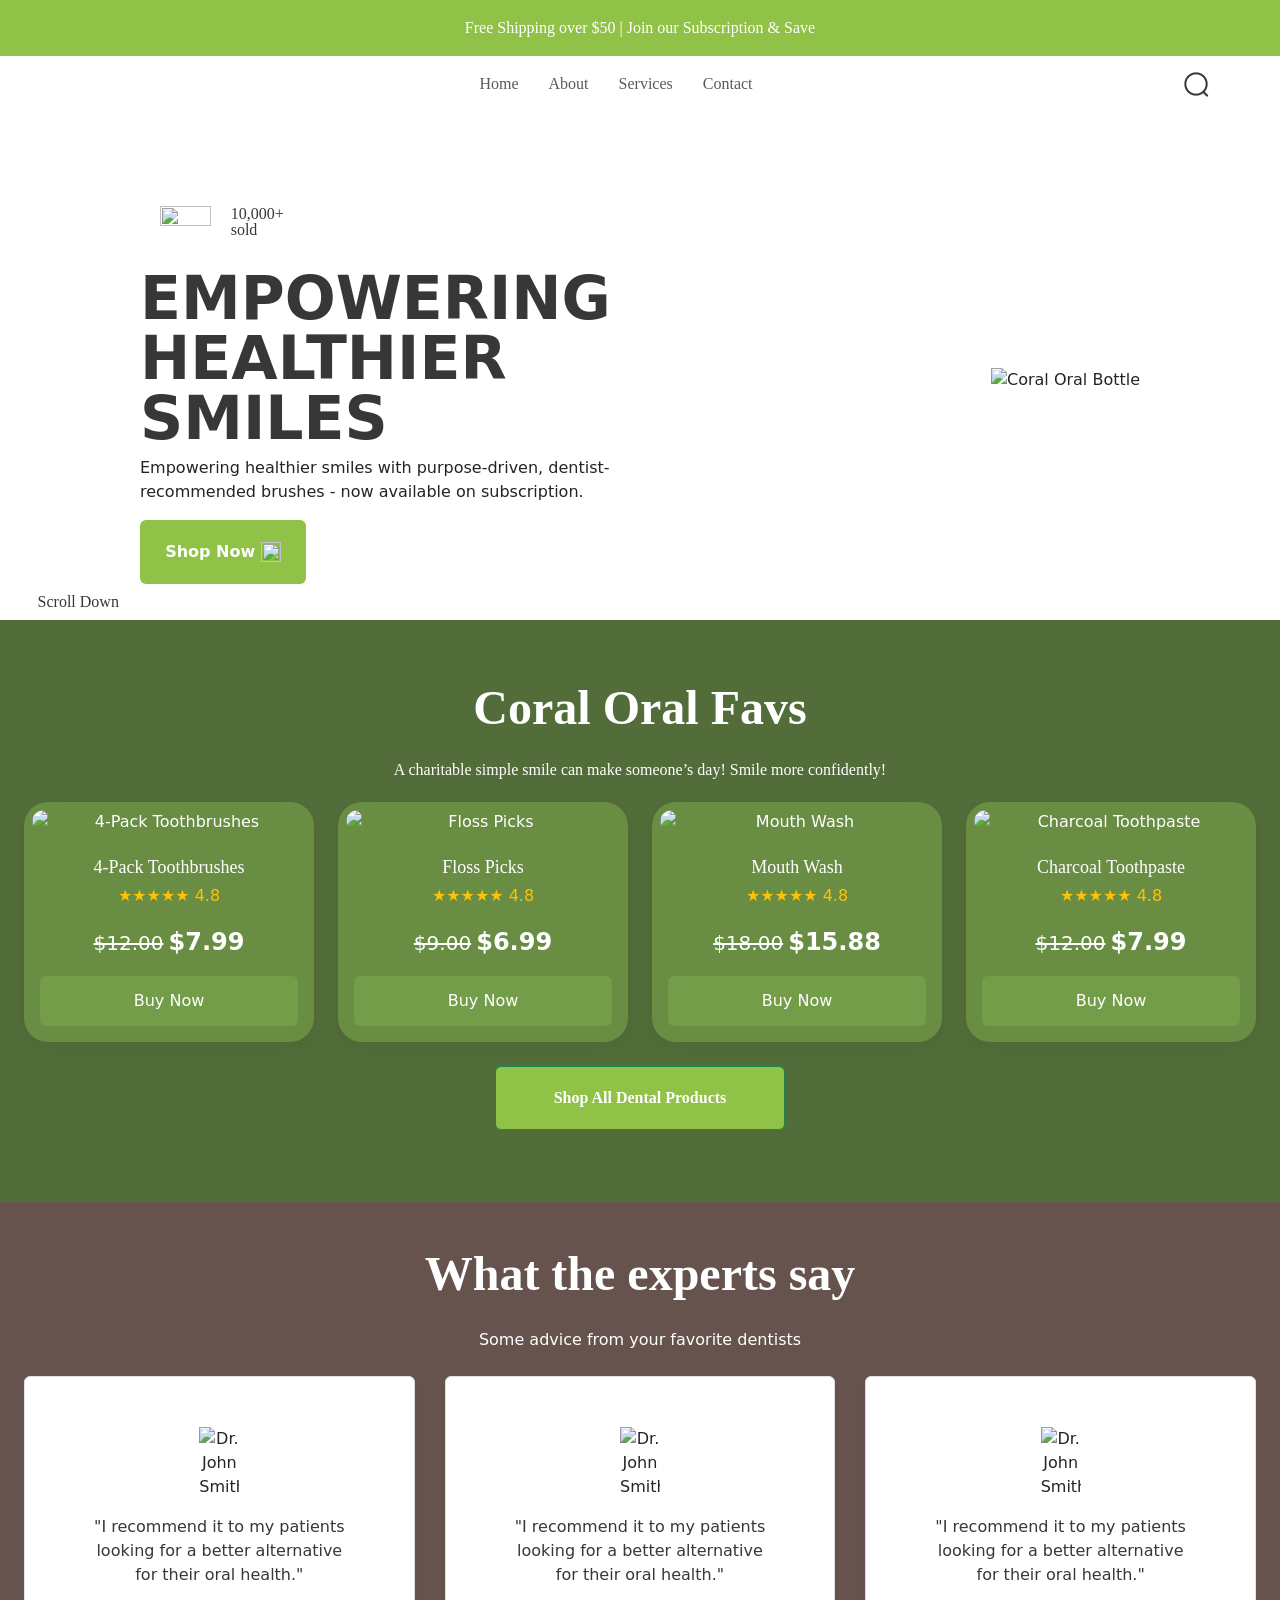
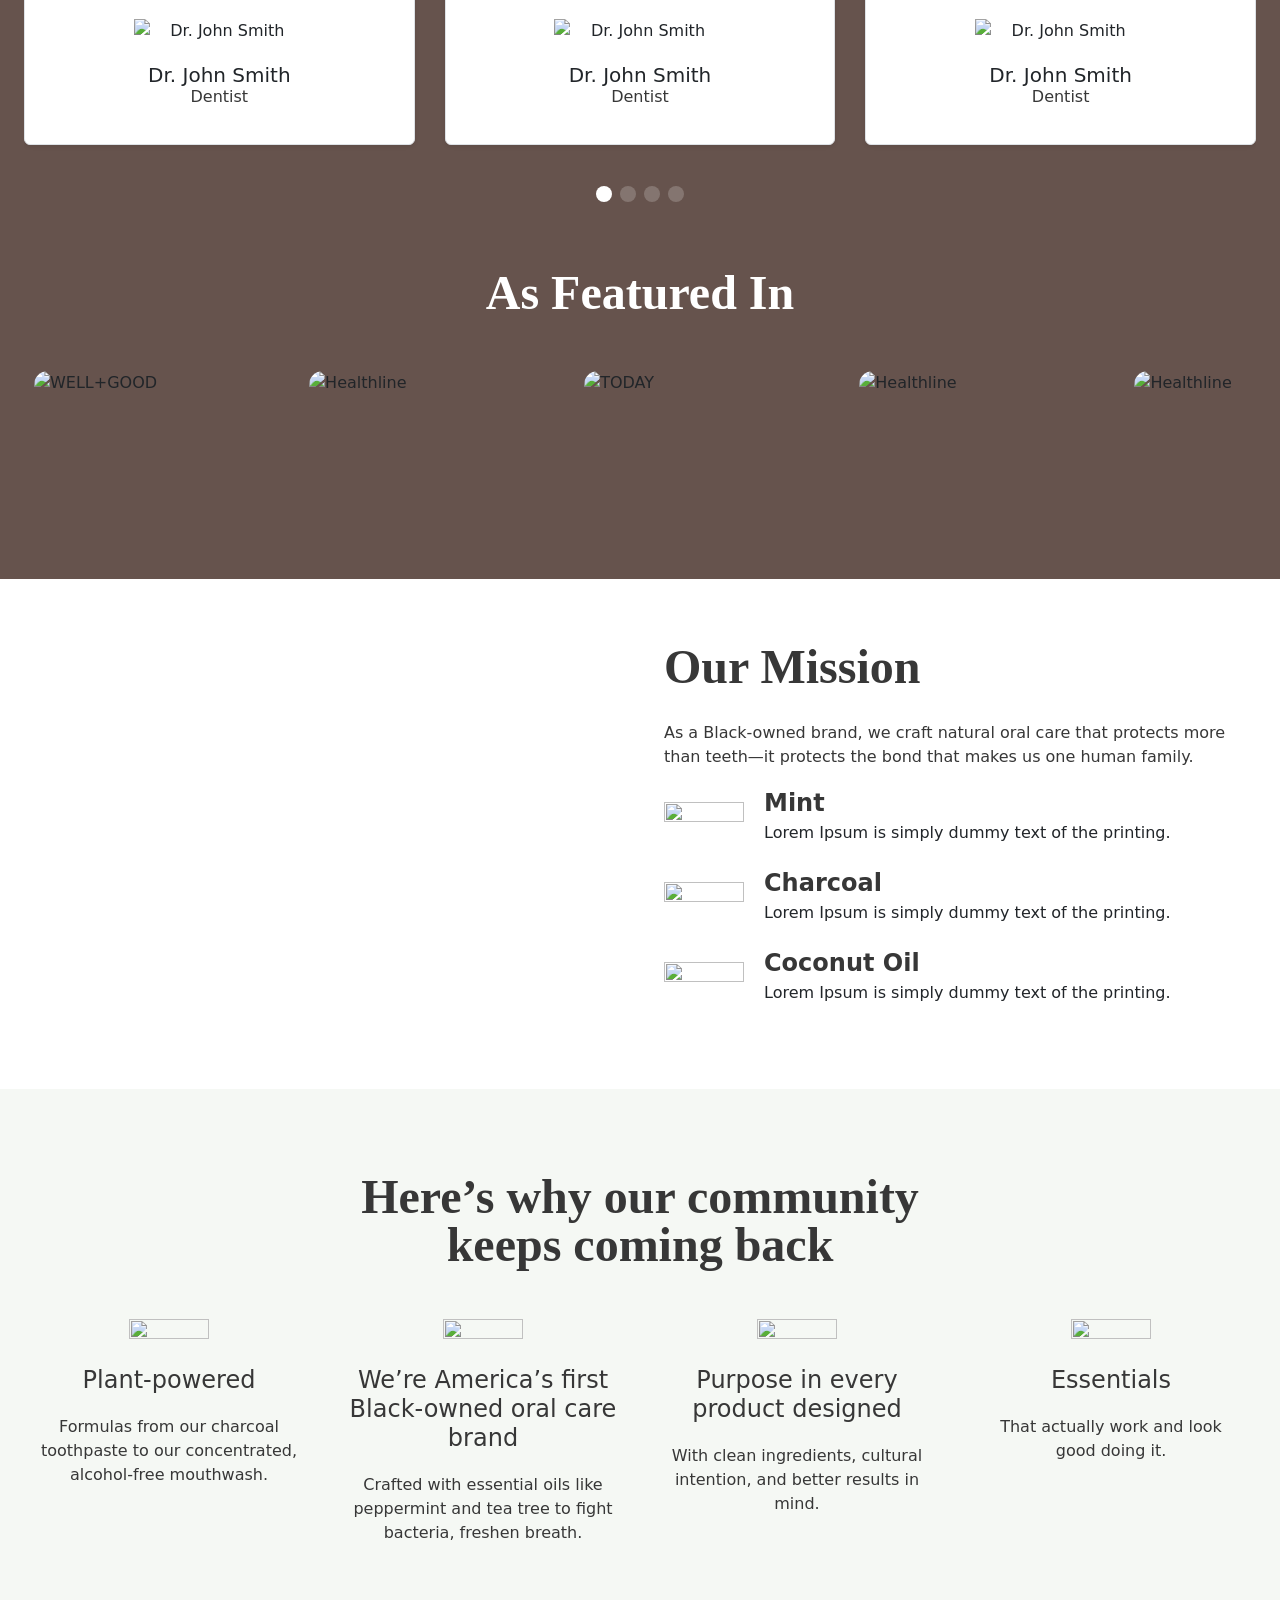
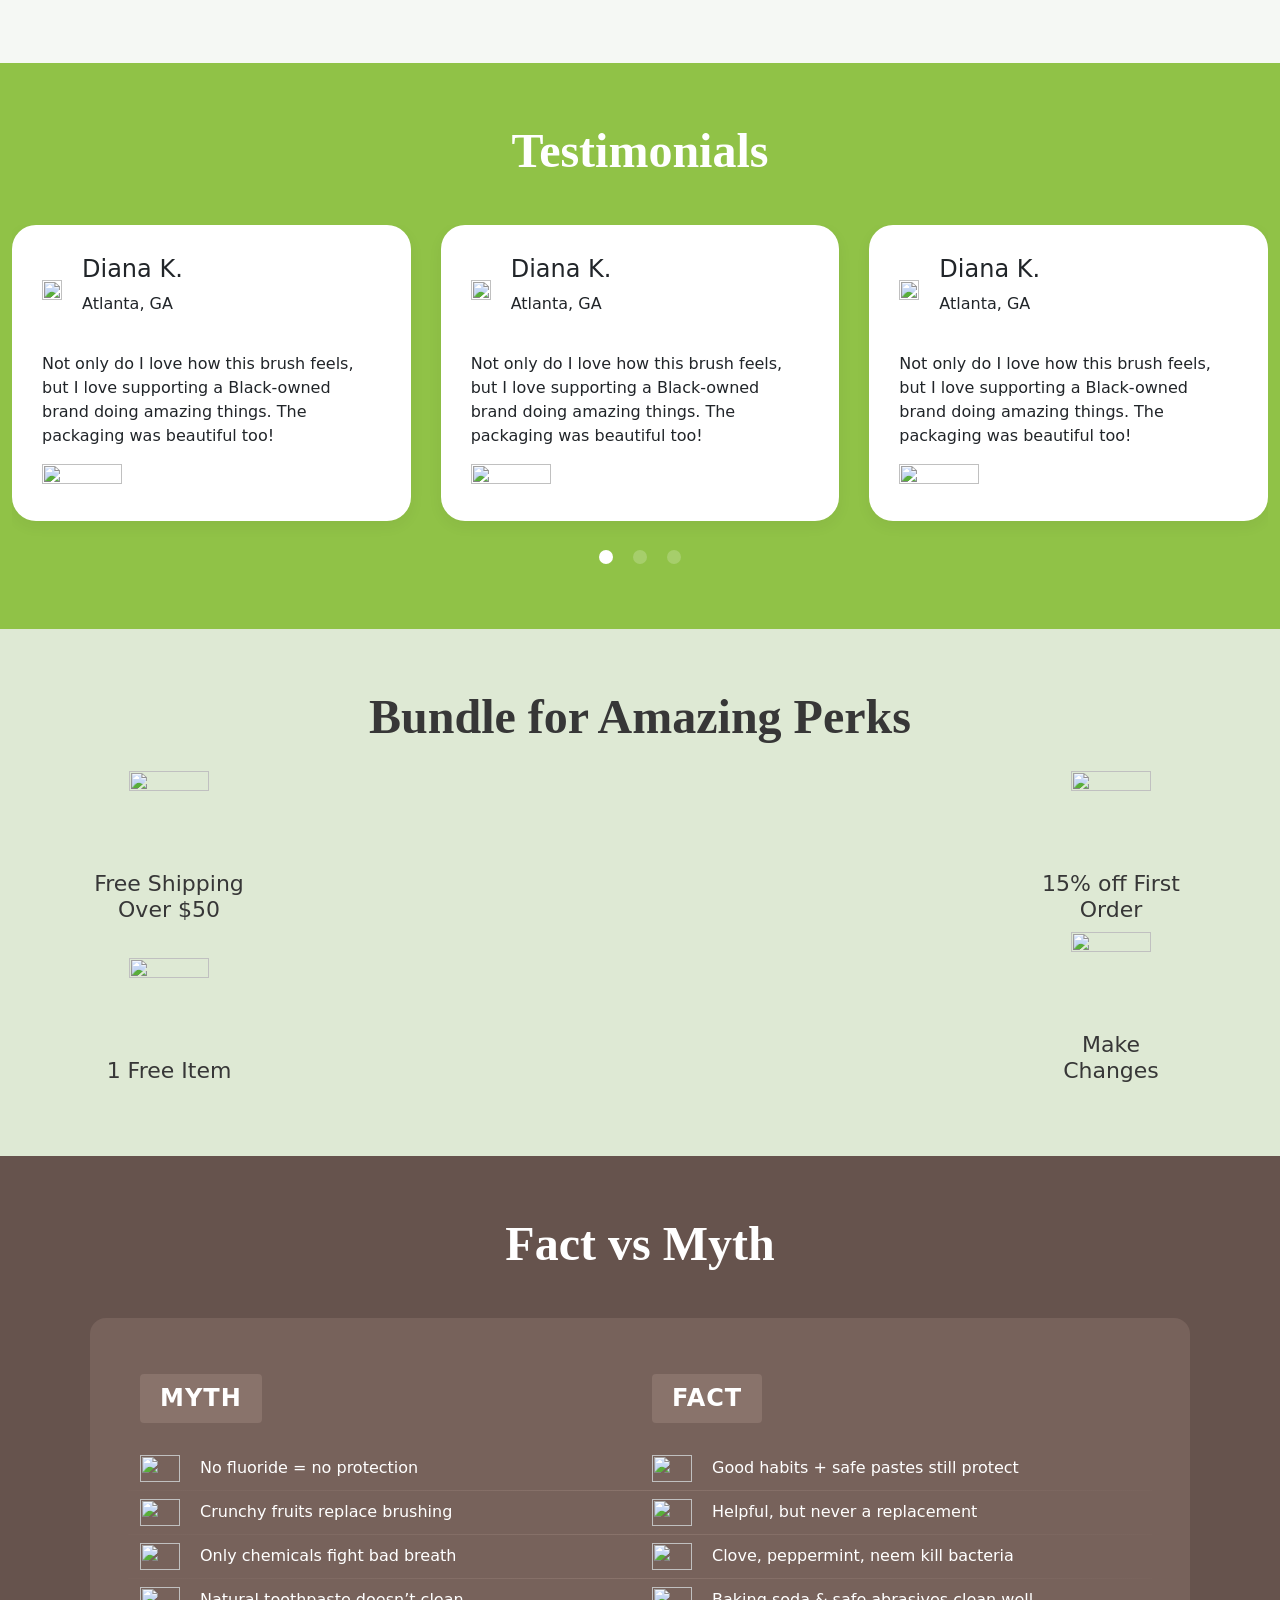
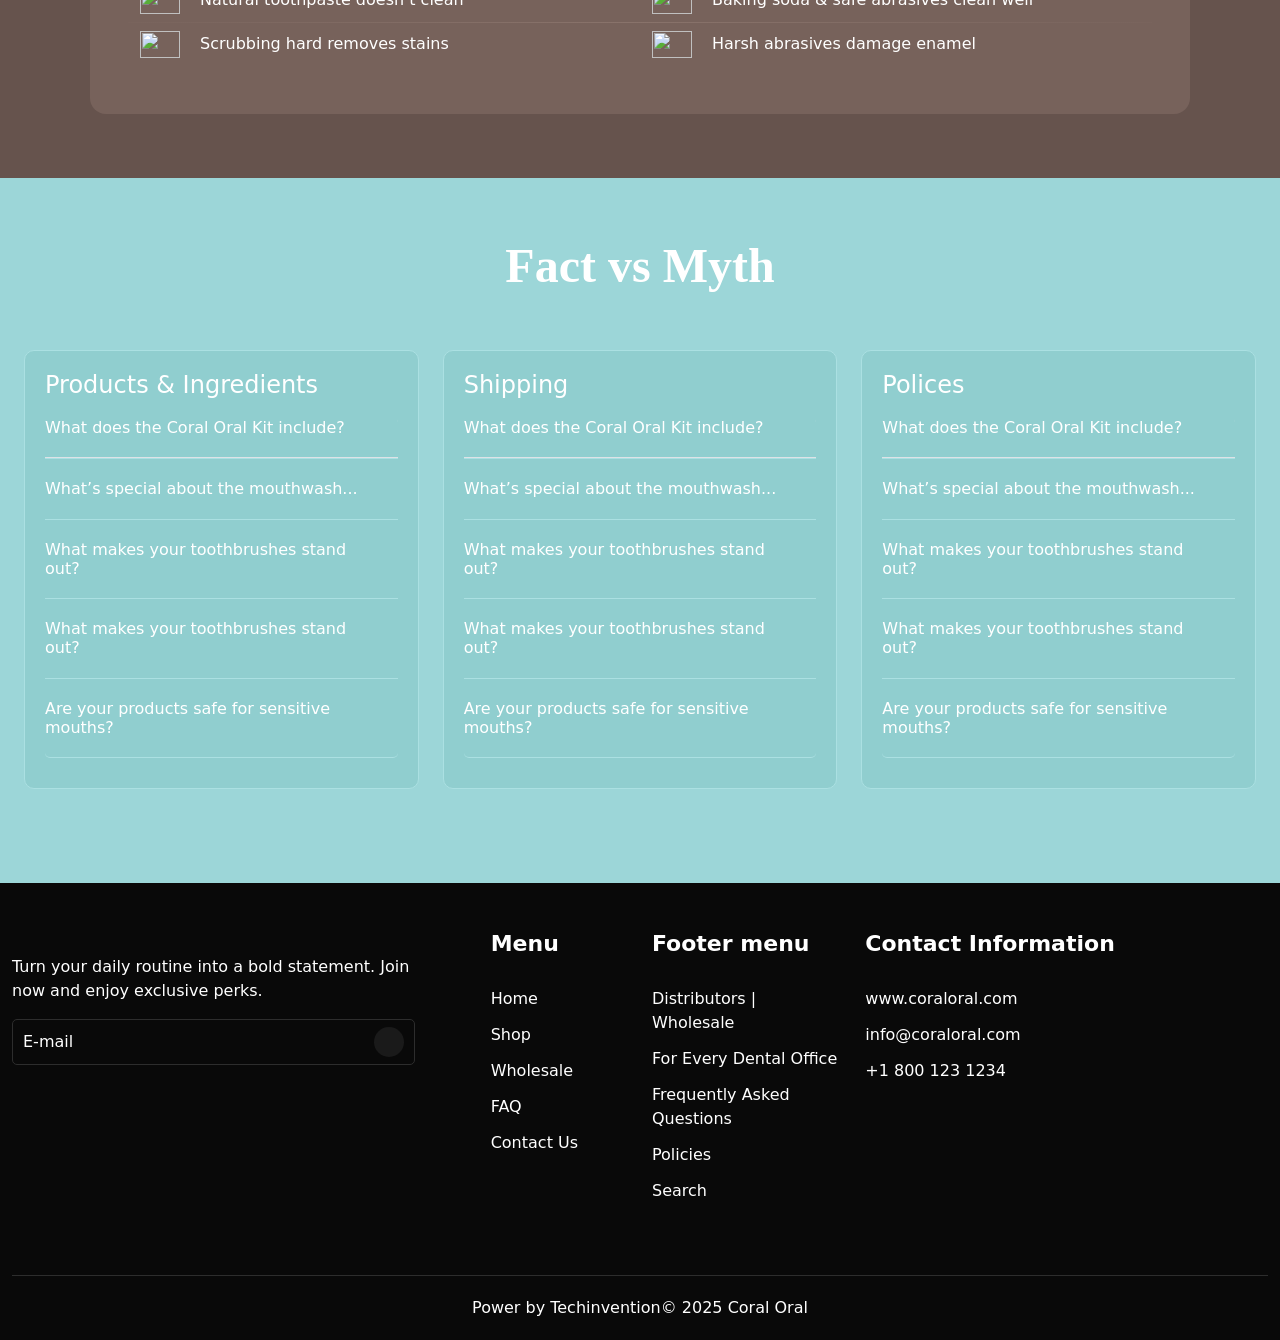
==== commit e428e85f: "Update print statement from 'Hello' to 'Goodbye'" ====
--- a/index.html
+++ b/index.html
@@ -5,7 +5,7 @@
   <meta charset="UTF-8">
   <meta name="viewport" content="width=device-width, initial-scale=1.0">
   <title>Document</title>
-  <link rel="stylesheet" href="coraloral.css">
+  <link rel="stylesheet" href="style.css">
   <script src="https://cdn.jsdelivr.net/npm/bootstrap@5.3.8/dist/js/bootstrap.bundle.min.js"
     integrity="sha384-FKyoEForCGlyvwx9Hj09JcYn3nv7wiPVlz7YYwJrWVcXK/BmnVDxM+D2scQbITxI"
     crossorigin="anonymous"></script>
@@ -53,7 +53,7 @@
             <li class="nav-item"><a class="nav-link" href="#contact">Contact</a></li>
           </ul>
           <div class="shopping-item d-flex gap-3">
-            <a href="#"><img src="shopping cart/Search.png" alt=""></a>
+            <a href="#"><img src="/Search.png" alt=""></a>
             <a href="#"><img src="shopping cart/Cart.png" alt=""></a>
             <a href="#"><img src="shopping cart/User Profile.png" alt=""></a>
 
--- a/style.css
+++ b/style.css
@@ -0,0 +1,1284 @@
+img {
+    width: 100%;
+}
+.banner-btn img {
+    width: 20px;
+    height: 20px;
+}
+
+img.li-img-mission {
+    width: 100%;
+    height: 100%;
+    max-width: 80px;
+    max-height: 80px;
+    object-fit: cover;
+}
+
+.care-icon img {
+    width: 100%;
+    height: 100%;
+    max-width: 80px;
+    max-height: 80px;
+    object-fit: cover;
+}
+
+.author-img img {
+    width: 100%;
+    max-width: 80px;
+    height: 100%;
+    max-height: 80px;
+    object-fit: cover;
+}
+
+.review-stars img {
+    width: 100%;
+    max-width: 80px;
+    height: 100%;
+    max-height: 80px;
+}
+/* imagecss end */
+.container-fluid.top-header {
+    background-color: rgba(144, 194, 71, 1);
+    padding: 20px;
+}
+
+.container-fluid.top-header p.text-center.mb-0 {
+    font-family: Poppins;
+    font-weight: 500;
+    font-size: 16px;
+    line-height: 100%;
+    text-align: center;
+    color: rgba(255, 255, 255, 1);
+}
+
+.navbar-nav li.nav-item {
+    font-family: Poppins;
+    font-weight: 400;
+    font-size: 16px;
+    line-height: 100%;
+    color: rgba(55, 55, 55, 1);
+}
+
+.carousel-caontainer-hero {
+    background-image: url(slider-hero-banner/first-slide.jpg);
+    background-repeat: no-repeat;
+    background-size: cover;
+    padding-top: 5%;
+    padding-bottom: 0%;
+}
+
+.stars img {
+    width: 100%;
+    height: 100%;
+    max-width: 117px;
+    min-height: 16px;
+}
+.stars {
+    background-color: #fff;
+    padding: 10px 20px;
+    max-width: max-content;
+    justify-content: left;
+    margin: 20px 0px;
+    max-width: max-content;
+    border-radius: 24px;
+    gap: 20px;
+
+}
+
+p.subtitle {
+    margin-bottom: 0px;
+    font-family: Poppins;
+    font-weight: 400;
+    font-size: 16px;
+    line-height: 100%;
+    color: rgba(55, 55, 55, 1);
+}
+
+#coralCarousel a.btn.btn-success {
+    min-height: 64px;
+    background-color: #90C247 !important;
+    border: 0;
+    max-width: 166px;
+    width: 100%;
+    place-content: center;
+    font-weight: 600;
+    font-size: 16px;
+    line-height: 100%;
+}
+
+#coralCarousel h1 {
+    font-weight: 700;
+    font-size: 60px;
+    line-height: 100%;
+    text-transform: uppercase;
+    color: rgba(55, 55, 55, 1);
+}
+span.carousel-control-prev-icon {
+    background-image: url(slider-hero-banner/prev-caorsal.png);
+    background-size: 10px;
+    background-color: #fff;
+    border-radius: 30px;
+}
+
+span.carousel-control-next-icon {
+    background-image: url(slider-hero-banner/next-carosal.png);
+    background-size: 10px;
+    background-color: #fff;
+    border-radius: 30px;
+}
+
+button.carousel-control-prev.justify-content-start {
+    opacity: 1;
+    left: 3%;
+}
+button.carousel-control-next.justify-content-end {
+    opacity: 1;
+    right: 3%;
+}
+#coralCarousel img.bottle-img {
+    position: relative;
+    width: 100%;
+    height: 100%;
+    max-width:500px
+}
+    #coralCarousel .carousel-inner {
+    padding-left: 10%;
+    padding-right: 10%;
+}
+
+/*
+.image-wrapper::before {
+  content: "";
+  position: absolute;
+  top: 0;
+  right: 0;
+  left: 0;
+  bottom:0;
+  height: 100%;
+  width: 100%;
+  display: block;
+  background-image: url('slider-hero-banner/leaf-right.png');
+  background-position: left bottom ;
+  background-size: 50%;
+  background-repeat: no-repeat;
+  z-index: -1;
+
+}
+
+.image-wrapper::after {
+  content: "";
+  position: absolute;
+  top: 0;
+  right: 0;
+  left: 0;
+  bottom:0;
+  height: 100%;
+  width: 100%;
+  display: block;
+  background-image: url('slider-hero-banner/leaf-left.png');
+  background-position: right bottom 10%;
+  background-size: 50%;
+  background-repeat: no-repeat;
+  z-index: -1;
+}
+.image-wrapper{
+  z-index:1;
+  position:relative;
+}
+  */
+button.btn.btn-outline-success.scroll-down-btn {
+    display: block;
+    margin-left: 2%;
+    background-color: transparent;
+    border: 0;
+    color: #373737;
+    font-family: serif;
+}
+.scroll-down-btn img {
+    width: 10px;
+    height: 6px;
+    margin-left: 5px;
+}
+.coral-oral-favs{
+    background-color: #526D39;
+    background-image: url(slider-hero-banner/coral-oral-light.png);
+    padding-top: 5%;
+    padding-bottom: 5%;
+    background-repeat: no-repeat;
+    background-size: cover;
+}
+
+.section-title p {
+    font-size: 16px;
+    color: #fff;
+}
+ .section-title h2 {
+    font-family: Poppins;
+    font-weight: 700;
+    font-size: 48px;
+    line-height: 100%;
+    text-align: center;
+    color: #fff;
+    margin-bottom: 30px;
+}
+
+.coral-oral-favs .section-title p {
+    font-family: Poppins;
+    font-weight: 400;
+    font-size: 16px;
+    line-height: 100%;
+    text-align: center;
+    margin-top: 20px;
+}
+
+.coral-oral-favs .section-title h2:before {
+    content: '';
+    position: absolute;
+    display: block;
+    top: 0;
+    right: 0;
+    bottom: -23px;
+    left: 0;
+    background-image: url(slider-hero-banner/snake-vector.png);
+    background-repeat: no-repeat;
+    background-size: 10%;
+    background-position: bottom;
+}
+
+h2 {
+    position: relative;
+}
+
+.coral-oral-favs .card.h-100.text-center {
+    background-color: #688D43;
+    box-shadow: 0px 5px 15px 0px rgba(0, 0, 0, 0.05);
+    border-radius: 24px;
+}
+
+.coral-oral-favs .card.h-100.text-center img.card-img-top {
+    padding: 8px;
+    border-radius: 24px;
+}
+
+h5.card-title {
+    font-family: Poppins;
+    font-weight: 400;
+    font-size: 18px;
+    line-height: 100%;
+    text-align: center;
+}
+
+.card.h-100.text-center {
+    color: #fff;
+}
+
+
+.coral-oral-favs p.card-text.text-muted {
+    color: #fff !important;
+}
+
+.coral-oral-favs .card-body a.btn.btn-success {
+    background: rgba(115, 157, 72, 1);
+    width: 100%;
+    border: 0;
+    min-height: 50px;
+    place-content: center;
+}
+.coral-oral-favs .card.h-100.text-center {
+    border: 0 !important;
+}
+.coral-oral-favs a.btn.btn-outline-success {
+    background: rgba(144, 194, 71, 1);
+    min-height: 64px;
+    place-content: center;
+    max-width: 290px;
+    width: 100%;
+    color: #fff;
+    font-family: Manrope;
+    font-weight: 600;
+    font-size: 16px;
+    line-height: 100%;
+}
+.coral-oral-favs p.card-text.text-muted b, strong {
+    font-size: 24px;
+}
+.coral-oral-favs .card-text del {
+    font-size: 20px;
+}
+section#testimonials {
+    background-color: #66534D;
+}
+.testimonial-card.border.rounded.shadow-sm {
+    background-color: #fff;
+    padding: 30px 60px;
+    border-radius: 24px;
+    text-align:center;
+    justify-content: space-between;
+    display: flex;
+    flex-direction: column;
+    
+}
+
+
+.testimonial-card h5 {
+    order: 1;
+    font-size: 20px;
+    font-weight: 500;
+    display: flex;
+    flex-direction: column;
+
+}
+.testimonial-card h5 span {
+    font-size: 16px;
+    color: #373737;
+    font-weight: 400;
+}
+
+img.testimonial-img {
+    width: 100%;
+    max-width: 40px;
+    margin: 20px auto;
+}
+
+img.author-img {
+    width: 100%;
+    max-width: 171px;
+    margin: 20px auto;
+}
+
+.testimonial-card p {
+    text-align: center;
+    font-size: 16px;
+    color: #373737;
+    font-weight: 500;
+}
+section.container-fluid.logos-container {
+    background-color: #66534D;
+}
+/****Responsive******/
+@media(max-width:1280px){
+
+}
+@media(max-width:1024px){
+    .image-wrapper::after {
+        background-size: cover;
+    }
+
+
+}
+
+@media(max-width:991px){
+    #coralCarousel h1 {
+    font-size: 30px !important;
+    text-align: left;
+}
+
+#coralCarousel p {
+    font-size: 14px;
+    text-align: left;
+}
+.mission-container ul {
+    display: inline-flex;
+}
+
+.mission-container .section-title {
+    text-align: center;
+}
+
+.mission-container .section-title h2:before {
+    right: 0;
+    left: 0;
+    background-position: center bottom !important;
+}
+
+.mission-container .section-title h2 {
+    text-align: center;
+}
+}
+@media(max-width:767px){
+    .myth-container button.accordion-button {
+    padding: 10px !important;
+}
+   nav.navbar.navbar-expand-lg.navbar-light.bg-transparent {
+    justify-content: space-between;
+}
+
+button.navbar-toggler {
+    order: -1;
+}
+
+.logo-header img {
+    min-width: 10px;
+    width: 70%;
+    text-align: center;
+}
+
+.shopping-item img {
+    width: 100%;
+    max-width: 20px;
+}
+
+a.navbar-brand.logo-header {
+    margin: 0;
+    text-align: end;
+}
+
+button.navbar-toggler {
+    font-size: 16px;
+}
+
+#coralCarousel h1 {
+    font-size: 30px !important;
+    text-align: center;
+}
+
+#coralCarousel p {
+    font-size: 14px;
+    text-align: center;
+}
+
+#coralCarousel a.btn.btn-success {
+    min-height: 44px;
+    margin: 0 auto;
+    display: block;
+    font-size:14px !important;
+    padding:14px !important;
+    max-width:150px
+    
+}
+
+.stars.d-flex {
+    display: flex;
+    max-width: max-content;
+    justify-content: center;
+    margin: 20px auto !important;
+    max-width: max-content;
+}
+#coralCarousel .carousel-inner {
+    padding-left: 15px;
+    padding-right: 15px;
+}
+ .section-title h2 {
+    font-size: 28px ;
+}
+
+.coral-oral-favs .section-title p {
+    font-size: 14px;
+}
+.container-fluid.top-header p.text-center.mb-0 {
+    font-size: 12px;
+}
+.coral-oral {
+    flex-direction: column-reverse !important;
+}
+}
+
+.swiper-pagination.swiper-pagination-clickable.swiper-pagination-bullets.swiper-pagination-horizontal {
+    position: relative;
+}
+.swiper-pagination span.swiper-pagination-bullet {
+    width: 16px;
+    height: 16px;
+    background-color: #fff;
+}
+
+.swiper-pagination-bullet {
+  background: #333;
+  opacity: 0.6;
+}
+.swiper-pagination-bullet-active {
+  background: #000;
+  opacity: 1;
+}
+
+    .logos-container .marquee-container {
+      overflow: hidden;
+      white-space: nowrap;
+    }
+    .logos-container .marquee-content {
+      display: inline-block;
+      animation: scroll-left 20s linear infinite;
+    }
+    .logos-container .marquee-logo {
+      display: inline-block;
+      margin: 0 10px;
+      vertical-align: middle;
+      max-height: 50px;
+      height: 100%;
+      width: 100%;
+      max-width: 250px;
+      min-height: 160px;
+      object-fit: cover;
+      border-radius: 14px;
+    }
+    @keyframes scroll-left {
+      0% { transform: translateX(100%); }
+      100% { transform: translateX(-100%); }
+    }
+    @media (max-width: 768px) {
+      .testimonial-card h5 {
+        font-size: 1rem;
+      }
+      .testimonial-card p {
+        font-size: 0.9rem;
+      }
+     .logos-container .marquee-logo {
+        max-height: 160px;
+        margin: 0 15px;
+        max-width: 160px;
+        min-height: 100px;
+
+      }
+    }
+    #testimonials .section-title h2:before {
+    content: '';
+    position: absolute;
+    display: block;
+    top: 0;
+    right: 0;
+    bottom: -23px;
+    left: 0;
+    background-image: url(slider-hero-banner/white-snake.png);
+    background-repeat: no-repeat;
+    background-size: 10%;
+    background-position: bottom;
+}
+.mission-container .image-wrapper img {
+    width: 100%;
+    border-radius: 24px;
+}
+.mission-container {
+    padding-top: 5%;
+    padding-bottom: 5%;
+}
+
+.mission-container .section-title h2 {
+    color: #373737;
+    text-align: left;
+}
+
+.mission-container .section-title p {
+    color: #373737;
+}
+.mission ul {
+    list-style: none;
+    padding-left: 0;
+}
+
+.mission li {
+    display: flex;
+    gap: 20px;
+    margin-bottom: 20px;
+    align-items: center;
+}
+
+.mission .inner-li p {
+    font-size: 24px;
+    color: #373737;
+    margin: 0;
+    font-weight: 600;
+}
+.mission-row {
+    align-items: center;
+}
+.container-fluid.community-container {
+    background-size: contain;
+    padding-top: 5%;
+    padding-bottom: 8%;
+    background-color: #F5F8F4;
+    background-position: bottom;
+    background-repeat: no-repeat;
+    position: relative;
+}
+
+.community-container .care-box {
+    text-align: center;
+    padding-left: 5px;
+    padding-right: 5px;
+}
+.community-container .section-title h2 {
+    color: #373737;
+    max-width:600px;
+    margin:0 auto;
+    margin-top: 20px;
+    margin-bottom: 50px;
+}
+
+.care-box h4 {
+    margin: 20px auto;
+    font-size: 24px;
+    color: #373737;
+}
+
+.care-box p {
+    font-size: 16px;
+    color: #373737;
+}
+
+.container-fluid.review {
+    padding-top: 5%;
+    padding-bottom: 5%;
+    background-color: #90C247;
+}
+.review .review-card {
+    box-shadow: 0px 5px 15px 0px rgba(0, 0, 0, 0.05);
+    background-color: #FFFFFF;
+    padding: 30px;
+    border-radius: 24px;
+}
+
+.review .author-detail {
+    display: flex;
+    align-items: center;
+    gap: 20px;
+    margin-bottom: 20px;
+}
+.review-row .swiper-pagination.mt-0.swiper-pagination-clickable.swiper-pagination-bullets.swiper-pagination-horizontal {
+    padding-top: 20px;
+    bottom: var(--swiper-pagination-bottom,38px);
+}
+.review-row span.swiper-pagination-bullet {
+    width:14px !important;
+    height:14px !important;
+}
+
+
+.review-row span.swiper-pagination-bullet {
+    margin: 0px 10px !important;
+}
+/* 
+.container-fluid.community-container:before {
+    content: '';
+    position: absolute;
+    display: block;
+    background-image: url(slider-hero-banner/community-before.png);
+    background-size: 250px;
+    background-position: top right;
+    top: -20%;
+    right: 0;
+    background-repeat: no-repeat;
+    left: 0;
+    bottom: 0;
+    pointer-events: none;
+} */
+.container-fluid.community-container::before{
+    content: '';
+    position: absolute;
+    display: block;
+    background-image: 
+    url(slider-hero-banner/wash-comunity.png), 
+    url(slider-hero-banner/Coral_Oral_Kit-3.png), 
+    url(slider-hero-banner/coconut-bottom.png), 
+    url(slider-hero-banner/charcoal-brush.png), 
+    url(slider-hero-banner/brush-kit.png),
+    url(slider-hero-banner/community-before.png);
+    background-size: 10%, 10%, 8%, 15%, 10%, 12%;
+    background-position: left top 20%, left 20% bottom, left 50% bottom, left 80% bottom, right bottom 60%, top -20% right;
+    top: -0%;
+    right: 0;
+    background-repeat: no-repeat;
+    left: 0;
+    bottom: 0;
+    pointer-events: none;
+}
+
+.container-fluid.perks {
+    background-color: #DEE9D4;
+    padding-top: 5%;
+    padding-bottom: 5%;
+}
+
+.icon img {
+    width: 100%;
+    max-width: 80px;
+    height: 100%;
+    min-height: 80px;
+    object-fit: cover;
+    margin-bottom: 20px;
+}
+
+.ship-box {
+    text-align: center;
+    max-width: 160px;
+    margin: 0 auto;
+}
+
+.col-lg-3.col-xsm-12.ship-col {
+    display: flex;
+    flex-direction: column;
+    justify-content: space-between;
+}
+
+
+.ship-box h4.title {
+    font-size: 22px;
+    font-weight: 500;
+    color: #373737;
+}
+img.bundle-img {
+    width: 100%;
+    max-width: 100%;
+    margin: 20px auto;
+    border-top: 1px solid #C3D2B5;
+    border-bottom: 1px solid #C3D2B5;
+}
+.perks-row .section-title h2 {
+    color: #373737;
+}
+.container-fluid.perks:before {
+    content: "";
+    position: absolute;
+    display: block;
+    background-image: url(slider-hero-banner/left-perks.png);
+    top: -10%;
+    right: 0;
+    left: 0;
+    bottom: 0;
+    background-repeat: no-repeat;
+    background-position: left top;
+    background-size: 200px;
+    pointer-events: none;
+}
+.container-fluid.perks{
+    position: relative;
+}
+
+/****Responsive*********/
+@media(max-width:1024px){
+
+}
+@media(max-width:991px){
+    img.bundle-img {
+    width: 100%;
+    max-width: 60%;
+    text-align: center;
+    margin: 30px auto;
+    display: block;
+}
+
+.col-lg-3.col-xsm-12.ship-col {
+    flex-direction: row;
+}
+#coralCarousel a.btn.btn-success {
+    min-height: 40px;
+    font-size: 14px;
+    max-width: max-content;
+}
+}
+
+@media(max-width:767px){
+    .mission ul {
+    display: flex;
+}
+
+.mission li {
+    display: block;
+    text-align: center;
+    margin: 10px;
+    font-size: 12px;
+}
+
+.mission .inner-li p {
+    font-size: 14px;
+    margin-top: 10px;
+}
+
+.section-title {
+    text-align: center;
+}
+
+.mission-container .section-title h2 {
+    text-align: center;
+}
+
+.mission-container .section-title h2:before {
+    background-position: center;
+    bottom: -40px;
+}
+.ship-box h4.title {
+    font-size: 16px;
+}
+
+.icon img {
+    max-width: 50px;
+    min-height: 50px;
+    object-fit: cover;
+}
+.container-fluid.perks:before{
+    background-size: 100px;
+    top: -12%;
+}
+
+}
+
+.container-fluid.fact-container {
+background-color: #66534D;
+    background-image: url(slider-hero-banner/coral-oral-light.png);
+    padding-top: 5%;
+    padding-bottom: 5%;
+    background-repeat: no-repeat;
+    background-size: cover;
+    background-position:center
+}
+
+.fact-row .row.border-bottom.py-2 {
+    border-bottom: 1px solid !important;
+    border-image-source: linear-gradient(90deg, rgba(137, 115, 107, 0.1) 0%, #89736B 49.04%, rgba(137, 115, 107, 0.1) 100%);
+    border-image-slice: 1; 
+    border-radius: 8px; 
+}
+
+.container.py-5.inner-fact {
+    background-color: #77625B;
+    padding: 50px;
+    max-width: 1100px;
+    border-radius: 16px;
+    width: 100%;
+    margin-top:20px;
+}
+
+.inner-fact h4.fact-title {
+    max-width: max-content;
+    background: #89736B;
+    padding: 10px 20px;
+    border-radius: 4px;
+    font-size: 24px;
+    font-weight: 700;
+    letter-spacing: 1px;
+}
+
+.inner-fact img.cross-img {
+    width: 100%;
+    max-width: 40px;
+    height: 100%;
+    margin-right: 20px;
+    object-fit: contain;
+}
+
+.text-danger {
+  font-weight: 500;
+}
+.text-success {
+  font-weight: 500;
+}
+.row.border-bottom {
+  border-color: #ddd;
+}
+.mission-container .section-title h2 {
+    position: relative;
+}
+
+.mission-container .section-title h2:before {
+    content: '';
+    position: absolute;
+    display: block;
+    top: 0;
+    right: 0;
+    bottom: -23px;
+    left: 0;
+    background-image: url(slider-hero-banner/snake-vector.png);
+    background-repeat: no-repeat;
+    background-size: 20%;
+    background-position:left bottom;
+}
+
+.community-container .section-title h2 {
+    position: relative;
+}
+
+.community-container .section-title h2:before {
+    content: '';
+    position: absolute;
+    display: block;
+    top: 0;
+    right: 0;
+    bottom: -23px;
+    left: 0;
+    background-image: url(slider-hero-banner/snake-vector.png);
+    background-repeat: no-repeat;
+    background-size: 20%;
+    background-position:center bottom;
+}
+
+.review-row .section-title h2 {
+    position: relative;
+    margin-bottom: 50px;
+}
+
+.review-row .section-title h2:before {
+    content: '';
+    position: absolute;
+    display: block;
+    top: 0;
+    right: 0;
+    bottom: -23px;
+    left: 0;
+    background-image: url(slider-hero-banner/white-snake.png);
+    background-repeat: no-repeat;
+    background-size: 10%;
+    background-position:center bottom;
+}
+.perks-row .section-title h2 {
+    position: relative;
+}
+
+.perks-row .section-title h2:before {
+    content: '';
+    position: absolute;
+    display: block;
+    top: 0;
+    right: 0;
+    bottom: -23px;
+    left: 0;
+    background-image: url(slider-hero-banner/snake-vector.png);
+    background-repeat: no-repeat;
+    background-size: 10%;
+    background-position:center bottom;
+}
+.fact-row .section-title h2 {
+    position: relative;
+}
+
+.fact-row .section-title h2:before {
+    content: '';
+    position: absolute;
+    display: block;
+    top: 0;
+    right: 0;
+    bottom: -23px;
+    left: 0;
+    background-image: url(slider-hero-banner/white-snake.png);
+    background-repeat: no-repeat;
+    background-size: 10%;
+    background-position:center bottom;
+}
+
+/******Responsive******/
+@media(max-width:991px){
+.inner-fact .col-6.col-md-6.text-white {
+    display: flex;
+    align-items: center;
+    justify-content: left;
+    font-size: 12px;
+}
+}
+@media(max-width:767px){
+    .inner-fact img.cross-img {
+    max-width: 20px;
+    height: 20px;
+    margin-right: 5px;
+}
+
+.container.py-5.inner-fact {
+    padding: 10px;
+}
+
+.inner-fact .col-6.col-md-6.text-white {
+    display: flex;
+    align-items: center;
+    justify-content: left;
+    font-size: 12px;
+}
+}
+
+.container-fluid.myth-container {
+    background-color: #9cd6d8;
+    padding-top: 5%;
+    padding-bottom: 5%;
+    position: relative;
+}
+.container-fluid.myth-container:before{
+    content: '';
+    position: absolute;
+    display: block;
+    top: -10%;
+    right: 0;
+    bottom: 0;
+    left: 0;
+    background-image: url(slider-hero-banner/right-myth-bg.png);
+    background-repeat: no-repeat;
+    background-position: left top;
+    background-size: 10%;
+    pointer-events: none;
+}
+.container-fluid.myth-container::after{
+    content: '';
+    position: absolute;
+    display: block;
+    top: 0%;
+    right: 0;
+    bottom: -10%;
+    left: 0;
+    background-image: url(slider-hero-banner/left-myth-bg.png);
+    background-repeat: no-repeat;
+    background-position: right bottom;
+    background-size: 10%;
+    pointer-events: none;
+}
+.myth-container button.accordion-button {
+    background-color: transparent !important;
+}
+
+.myth-container .accordion-item {
+    background-color: transparent !important;
+    border: 0px solid #ABE0E2;
+    padding: 10px 0px;
+}
+
+.myth-container button.accordion-button {
+    border-bottom: 1px solid #ABE0E2 !important;
+    padding: 0;
+    padding-bottom: 20px;
+    font-size: 16px;
+    color: #fff;
+}
+
+.myth-container .accordion-body {
+    padding: 20px 0;
+    padding-bottom: 0;
+}
+
+.myth-container div#accordionExample {
+    border-radius: 10px;
+    border: 1px solid #ABE0E2;
+    padding: 20px;
+    background-color: #90CECF;
+    margin-bottom: 30px;
+}
+
+h3.acc-title {
+    font-size: 24px;
+    color: #FFFFFF;
+}
+
+.accordion-button:not(.collapsed)::after {
+    background-image: url(slider-hero-banner/acc-plus.png) !important;
+}
+
+.accordion-button::after {
+    background-image: url(slider-hero-banner/acc-plus.png) !important;
+}
+
+
+.myth-container .fact-row .section-title h2 {
+    margin-bottom: 60px;
+}
+
+
+footer#page-footer {
+    background-color: #090909;
+}
+.footer-logo img {
+    width: 100%;
+    max-width: 100px;
+    text-align: left !important;
+}
+
+.footer-logo {
+    text-align: left;
+}
+
+.footer-box p {
+    text-align: left;
+}
+
+.footer-box .inline-email-form {
+  display: flex; 
+  align-items: center; 
+  border: 1px solid #2D2D2D; 
+  border-radius: 5px; 
+  overflow: hidden; 
+}
+
+.footer-box .inline-email-form input[type="email"] {
+  flex-grow: 1;
+  border: none;
+  padding: 10px;
+  outline: none;
+  background-color: transparent;
+  color: #fff;
+}
+
+.footer-box .inline-email-form button[type="submit"] {
+    background-color: #1A1A1A;
+    border: none;
+    cursor: pointer;
+    border-radius: 30px;
+    width: 30px;
+    height: 30px;
+    display: flex;
+    align-items: center;
+    justify-content: center;
+    margin-right: 10px;
+}
+
+.footer-box .inline-email-form button[type="submit"]:hover {
+  background-color: #9cd6d8; 
+}
+
+.footer-box input[type="email"]::placeholder {
+    color: #fff;
+}
+
+.footer-box button img {
+    width: 12px;
+    height: 12px;
+}
+
+.menu-container li.list-block-item {
+    list-style: none;
+    margin-bottom: 12px;
+
+}
+
+h3.footer-title {
+    font-size: 22px;
+    font-weight: 600;
+    margin-bottom: 30px;
+}
+
+.menu-container li.list-block-item a {
+    font-size: 16px;
+}
+.footer-row p.copy-right {
+    border-top: 1px solid #2D2D2D;
+    margin-top: 30px;
+    padding: 20px;
+    margin-bottom: 0px !important;
+    font-size: 16px;
+}
+.footer-row .col-lg-2.col-md-6.col-sm12.pad-left {
+    padding-left: 5%;
+}
+ 
+.footer-row.col-lg-4.col-md-6.col-sm12.pad-left {
+    padding-left: 5%;
+}
+.row.footer-row {
+    row-gap: 30px;
+}
+
+/* responsive */
+@media(max-width:991px){
+    .container-fluid.myth-container:before {
+    top: -30px;
+    background-size: 10%;
+}
+
+.container-fluid.myth-container::after {
+    bottom: -40px;
+    background-size: 10%;
+}
+
+.container-fluid.perks:before {
+    background-size: 20%;
+    top: -40px;
+}
+    .inner-fact h4.fact-title {
+    margin: 0 auto !important;
+}
+
+
+}
+@media(max-width:767px){
+
+    .footer-row .footer-logo {
+    text-align: center;
+}
+
+.footer-row .footer-box {
+    text-align: center;
+}
+
+.footer-row footer-box p {
+    text-align: center;
+}
+
+.footer-row h3.footer-title.text-start {
+    text-align: center !important;
+    margin-bottom: 20px;
+}
+
+.footer-row .menu-container.text-start {
+    text-align: center !important;
+}
+
+.footer-row .card-container.text-start {
+    text-align: center;
+}
+
+.footer-row ul.list-inline.mb-0 {
+    text-align: center;
+}
+.row.footer-row {
+    row-gap: 20px;
+}
+.container-fluid.community-container::before{
+    content: '';
+    position: absolute;
+    display: block;
+    background-image: 
+    url(slider-hero-banner/wash-comunity.png), 
+    url(slider-hero-banner/mobile-Coral_Oral_Kit-3.png), 
+    url(slider-hero-banner/coconut-bottom.png), 
+    url(slider-hero-banner/mobile-charcoal.png), 
+    url(slider-hero-banner/brush-kit.png),
+    url(slider-hero-banner/community-before.png);
+    background-size: 130px, 120px, 130px, 130px, 110px, 130px;
+    background-position: left top 10%, left 0% top 60%, left -3% bottom, right 0% bottom 10%, right bottom 67%, top -4% right;
+    top: -0%;
+    right: 0;
+    background-repeat: no-repeat;
+    left: 0;
+    bottom: 0;
+    pointer-events: none;
+}
+.community-container .care-box {
+    margin-bottom: 50px;
+}
+.care-box h4 {
+    font-size: 18px;
+}
+
+.care-box p {
+    font-size: 14px;
+}
+.footer-box p {
+    text-align: center;
+}
+.stars img {
+    width: 100%;
+    height: 100%;
+    max-width: 87px;
+    min-height: 6px;
+}
+ul.navbar-nav.d-flex{
+    display: none !important;
+}   
+}
+ul.navbar-nav.d-flex {
+    flex-direction: row;
+    gap: 30px;
+}
+@media(min-width:768px){
+    button.navbar-toggler {
+    display: none;
+}
+
+}
+
+div#accordionShipping {
+    border-radius: 10px;
+    border: 1px solid #ABE0E2;
+    padding: 20px;
+    background-color: #90CECF;
+    margin-bottom: 30px;
+}
+
+div#accordionPolicies {
+    border-radius: 10px;
+    border: 1px solid #ABE0E2;
+    padding: 20px;
+    background-color: #90CECF;
+    margin-bottom: 30px;
+}
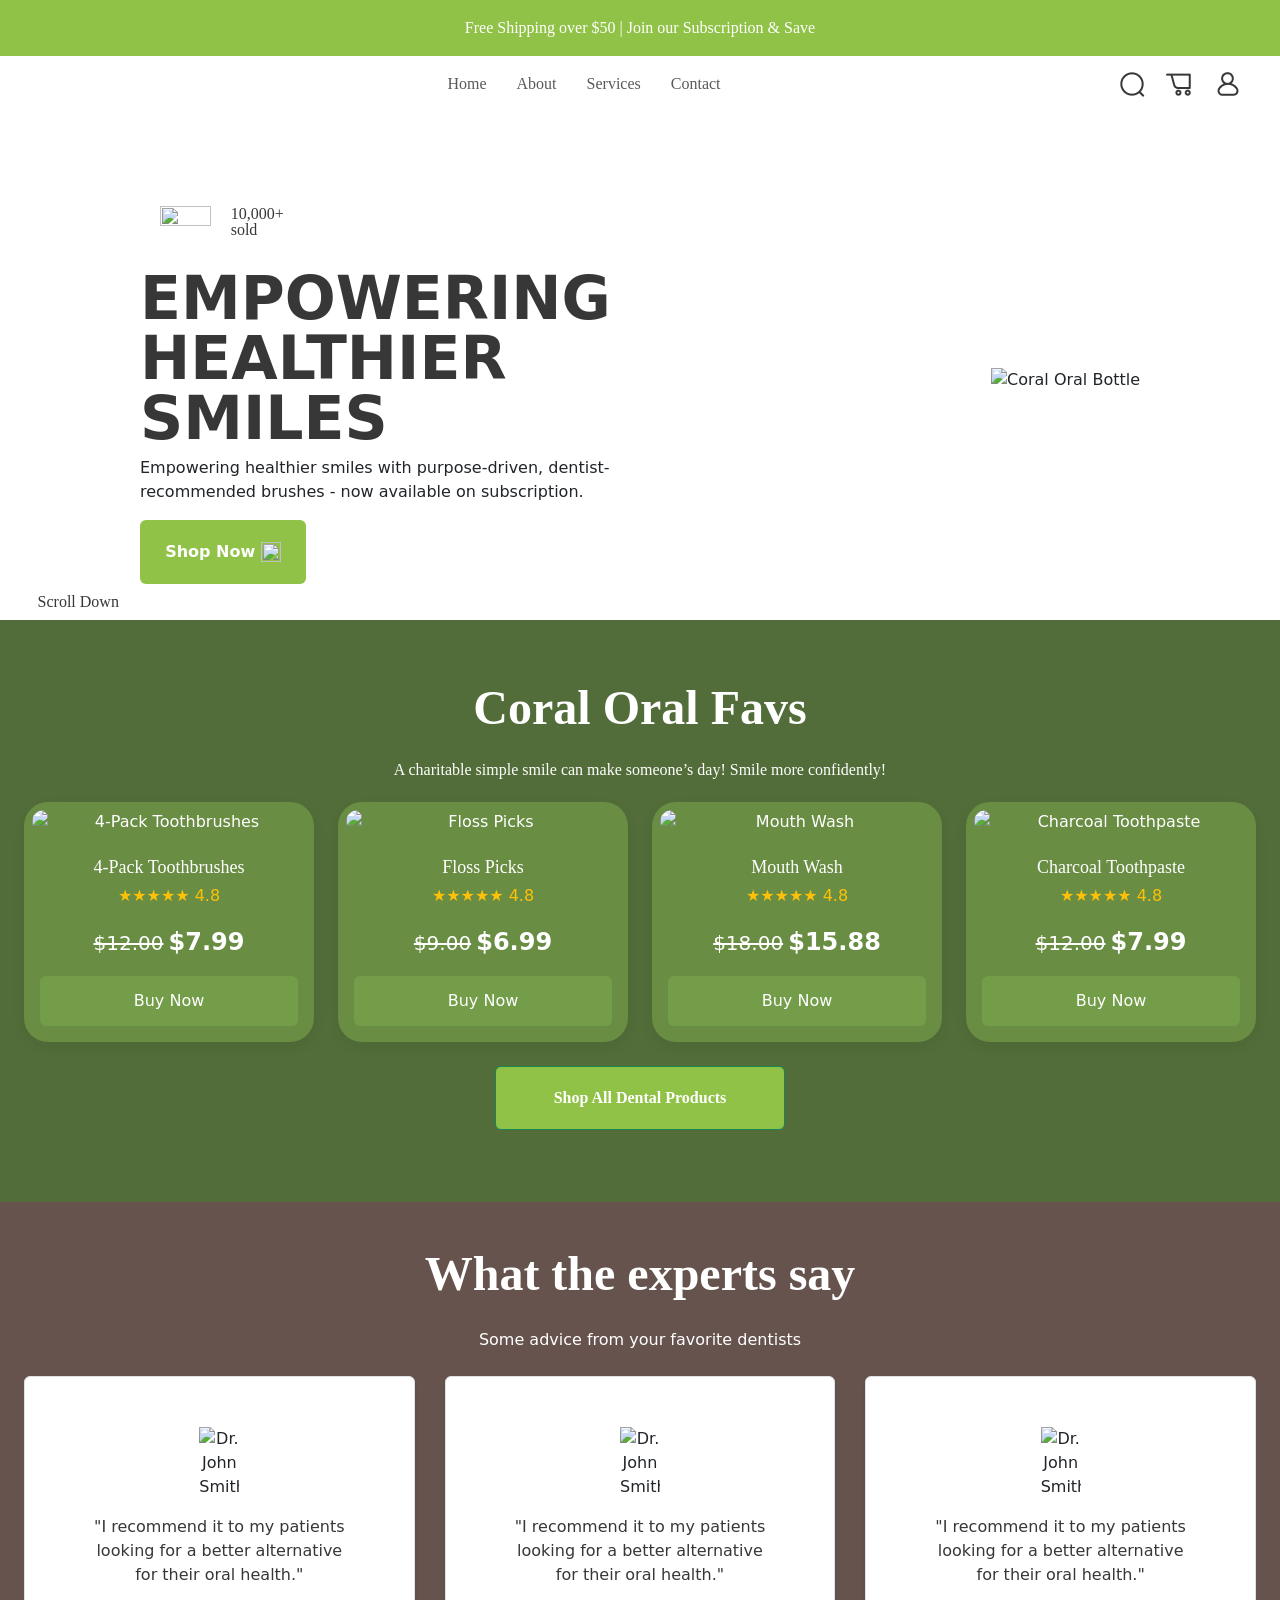
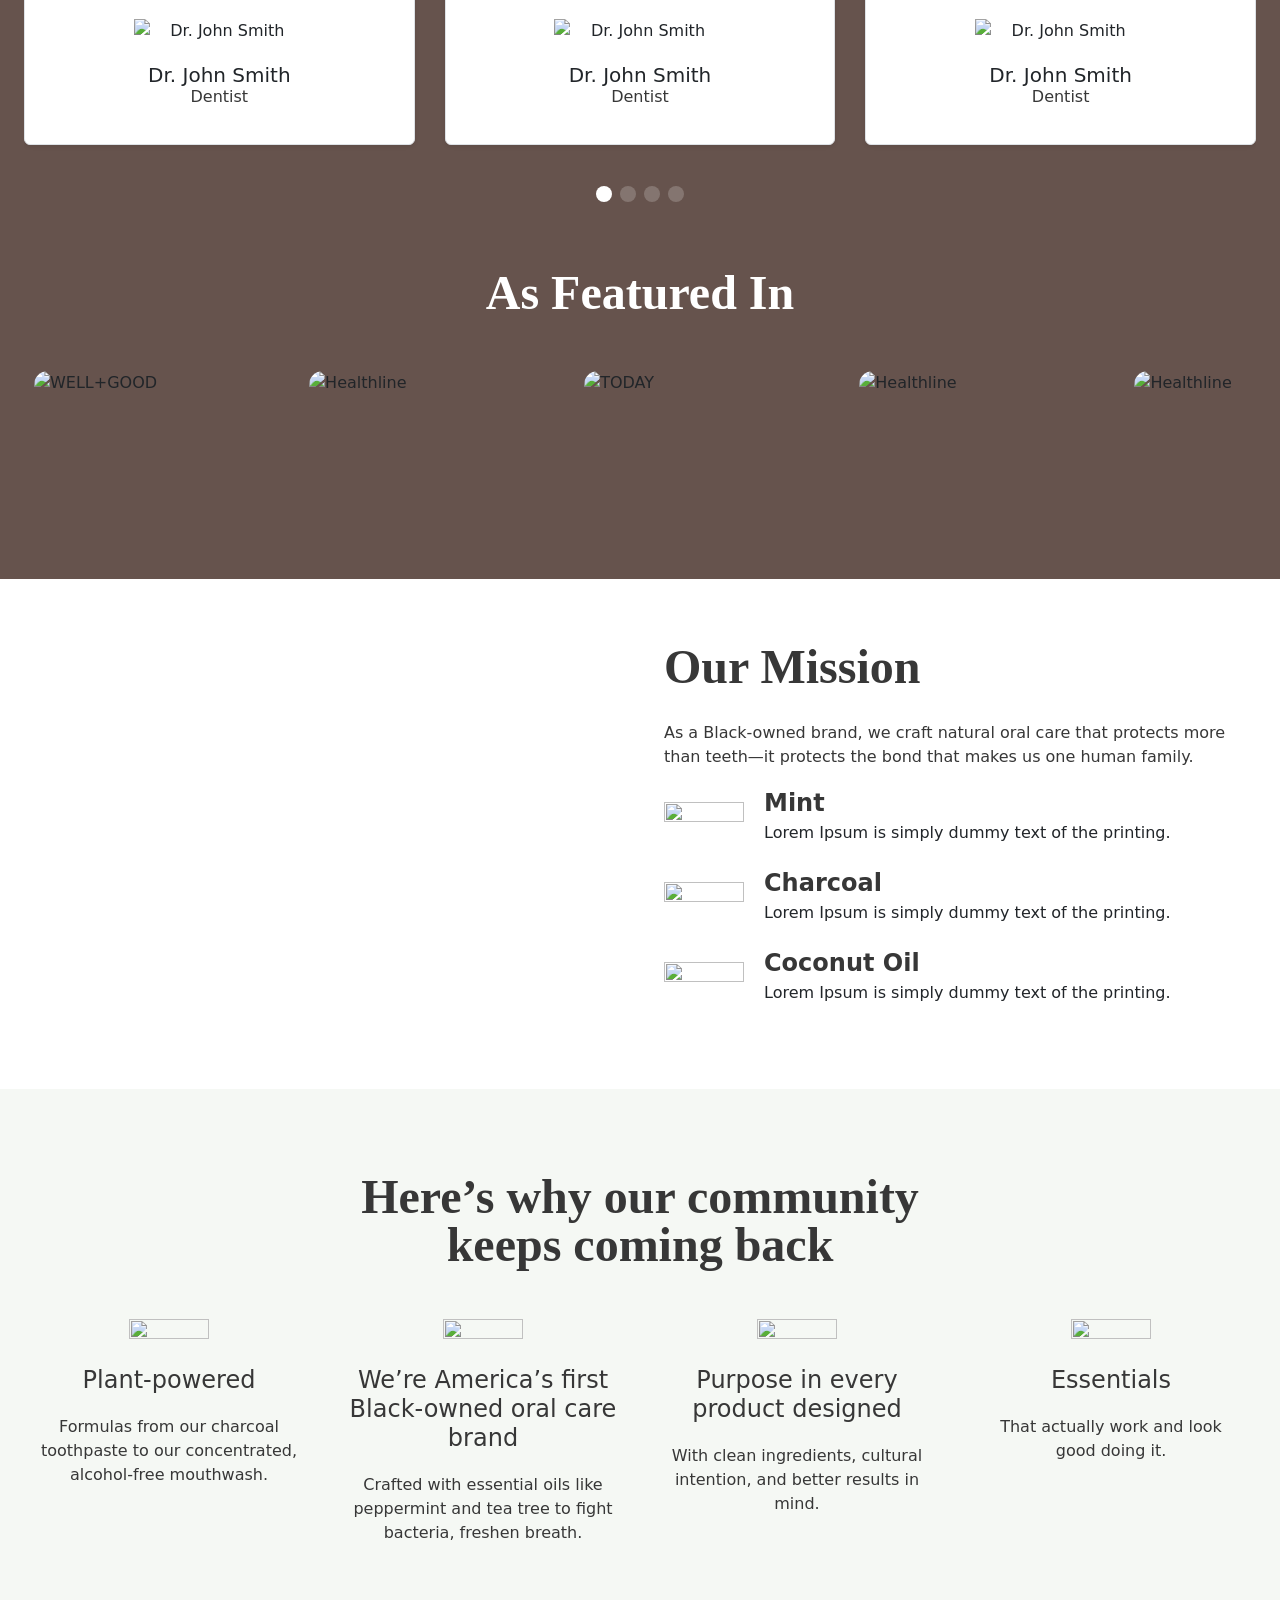
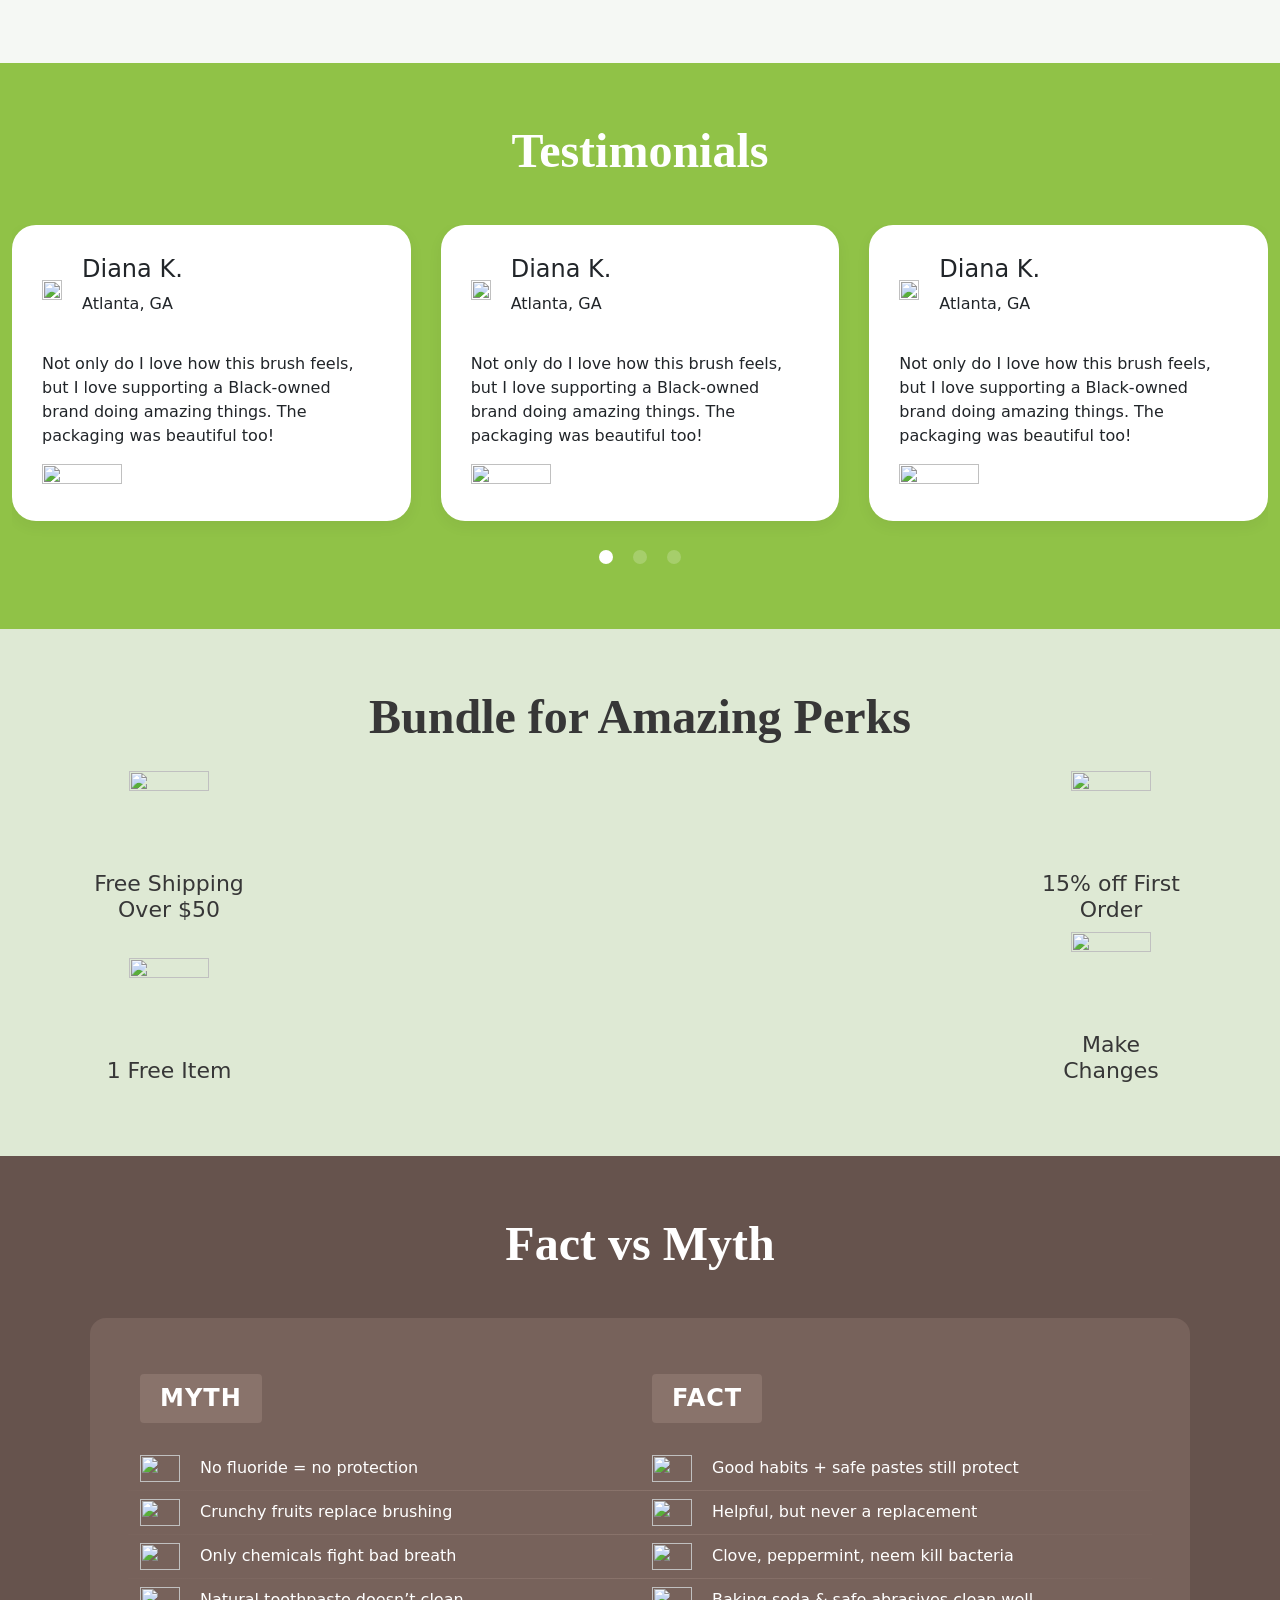
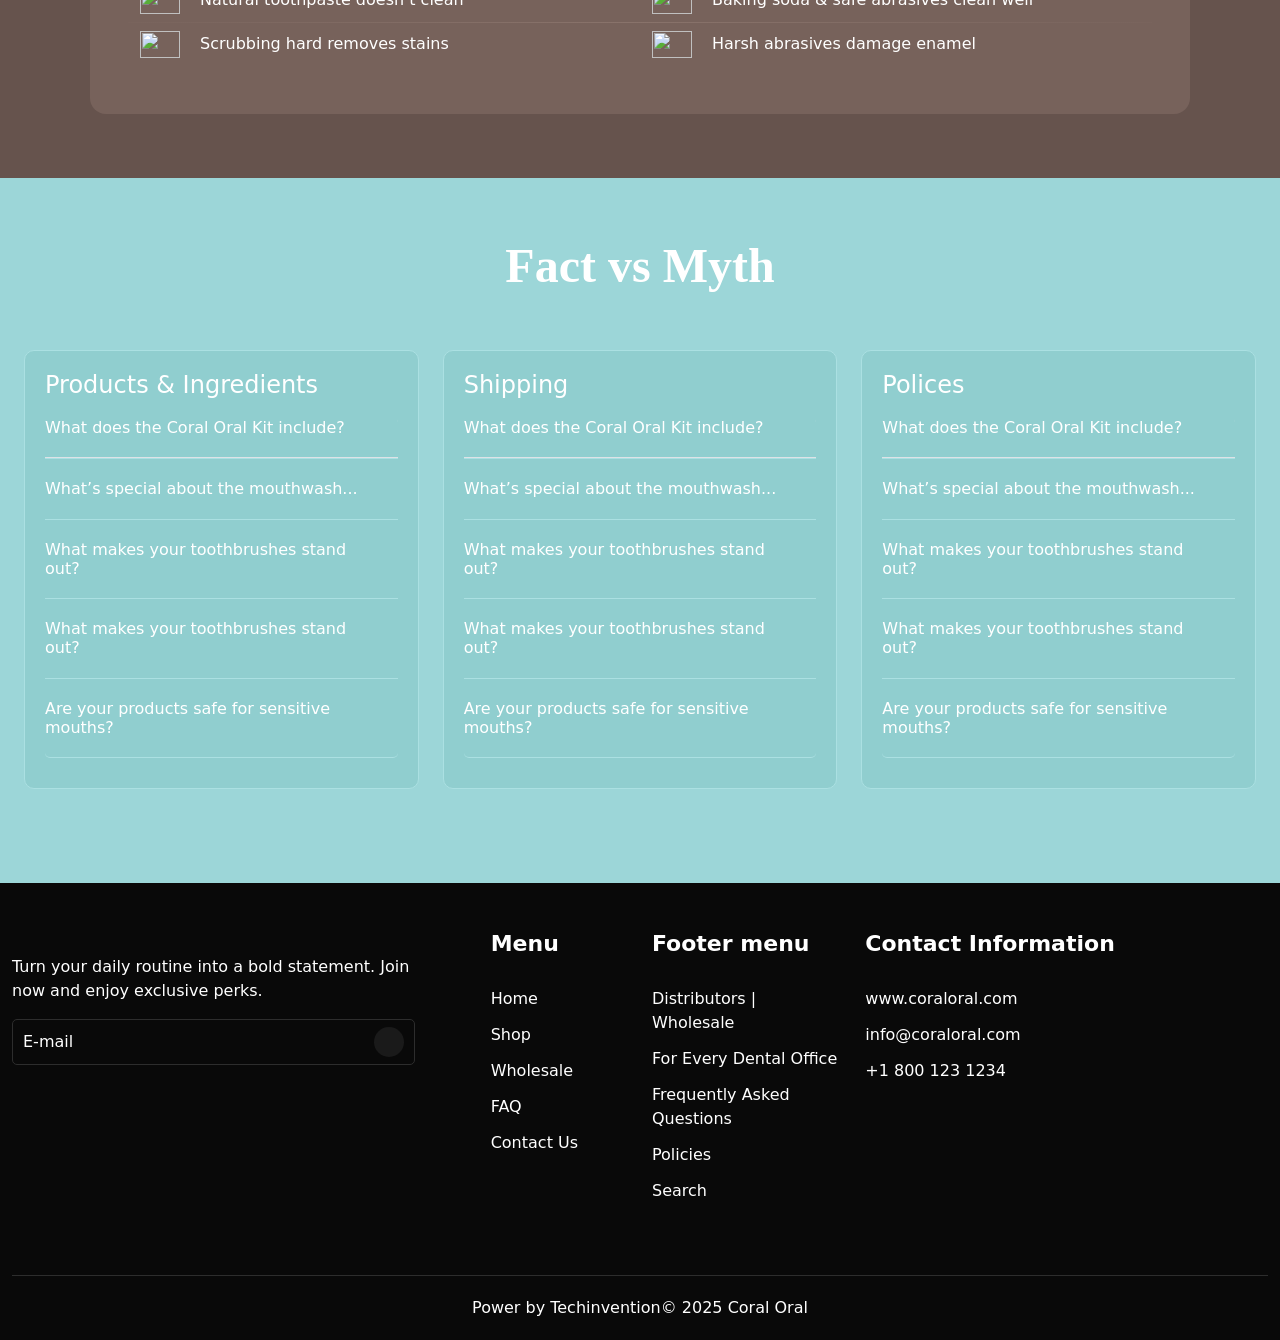
==== commit f8ae49af: "Update index.html" ====
--- a/index.html
+++ b/index.html
@@ -53,9 +53,9 @@
             <li class="nav-item"><a class="nav-link" href="#contact">Contact</a></li>
           </ul>
           <div class="shopping-item d-flex gap-3">
-            <a href="#"><img src="/Search.png" alt=""></a>
-            <a href="#"><img src="shopping cart/Cart.png" alt=""></a>
-            <a href="#"><img src="shopping cart/User Profile.png" alt=""></a>
+            <a href="#"><img src="Search.png" alt=""></a>
+            <a href="#"><img src="Cart.png" alt=""></a>
+            <a href="#"><img src="/User Profile.png" alt=""></a>
 
           </div>
         </div>
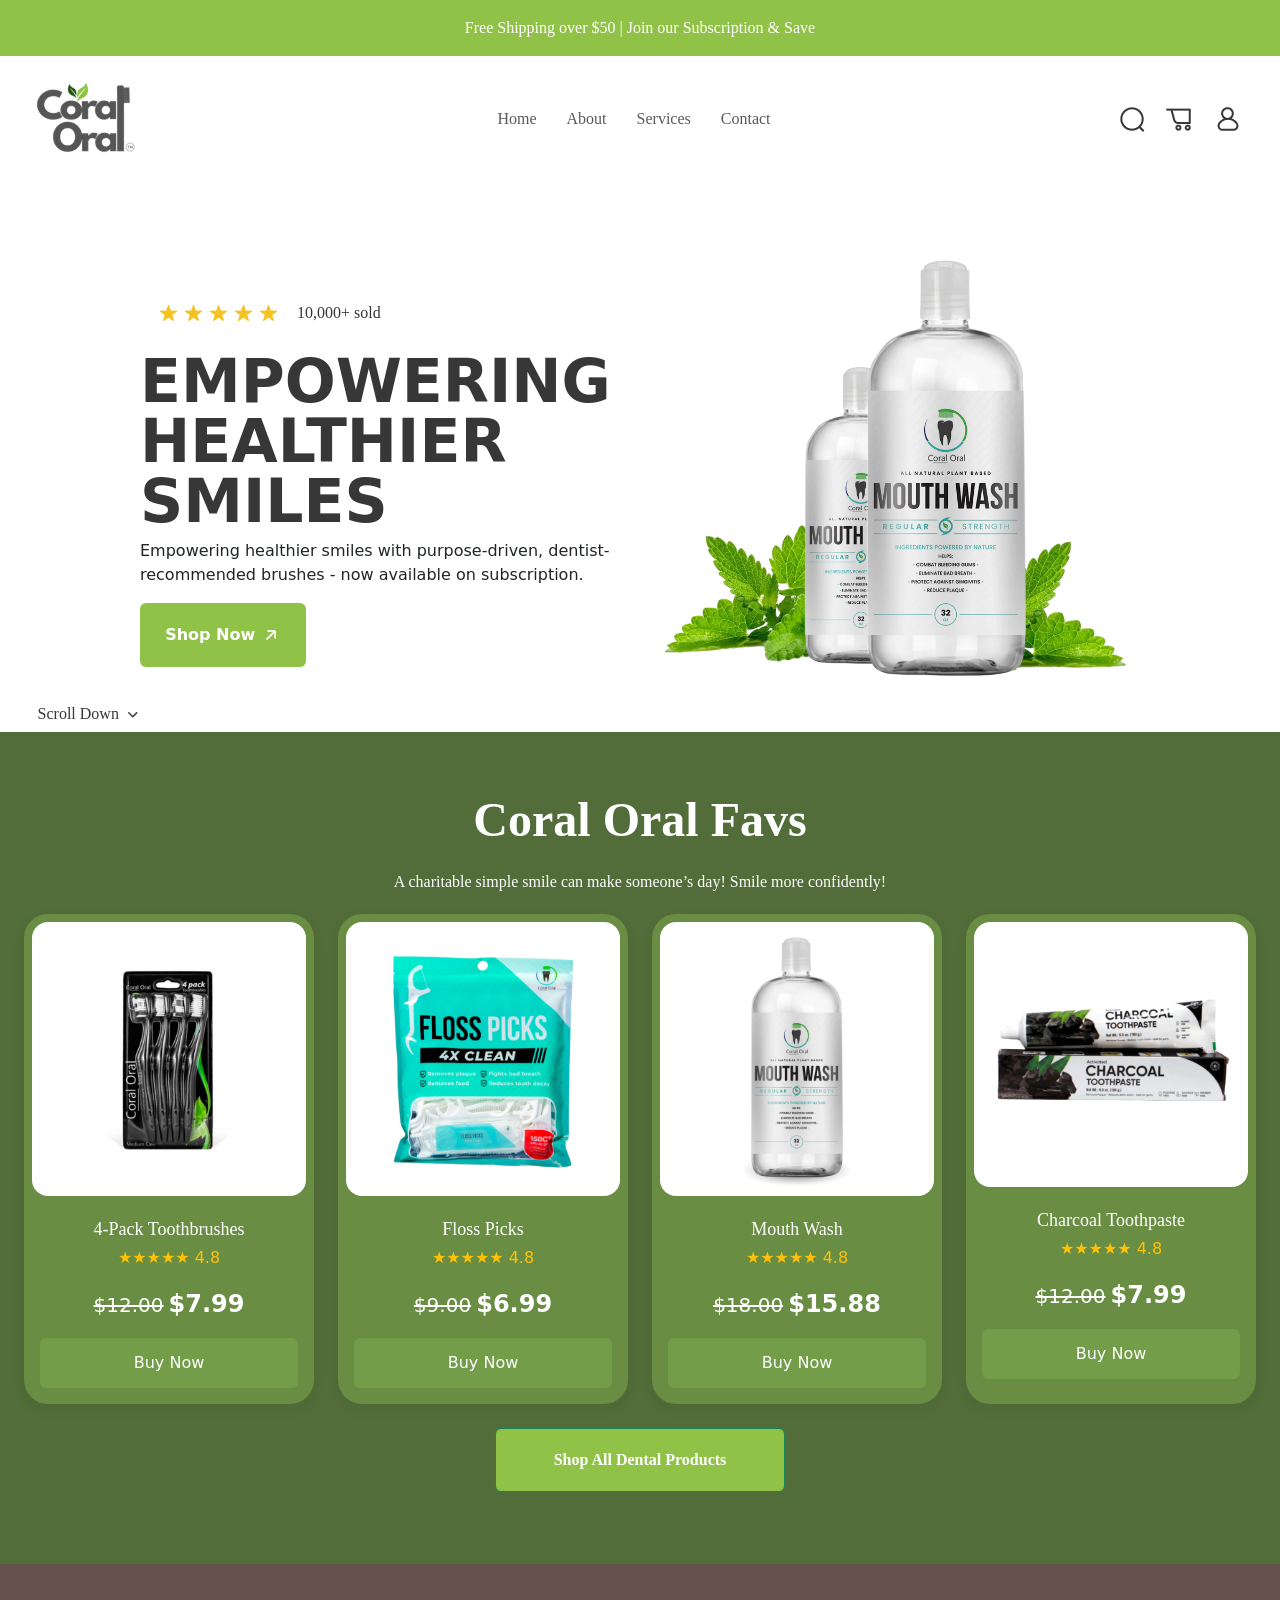
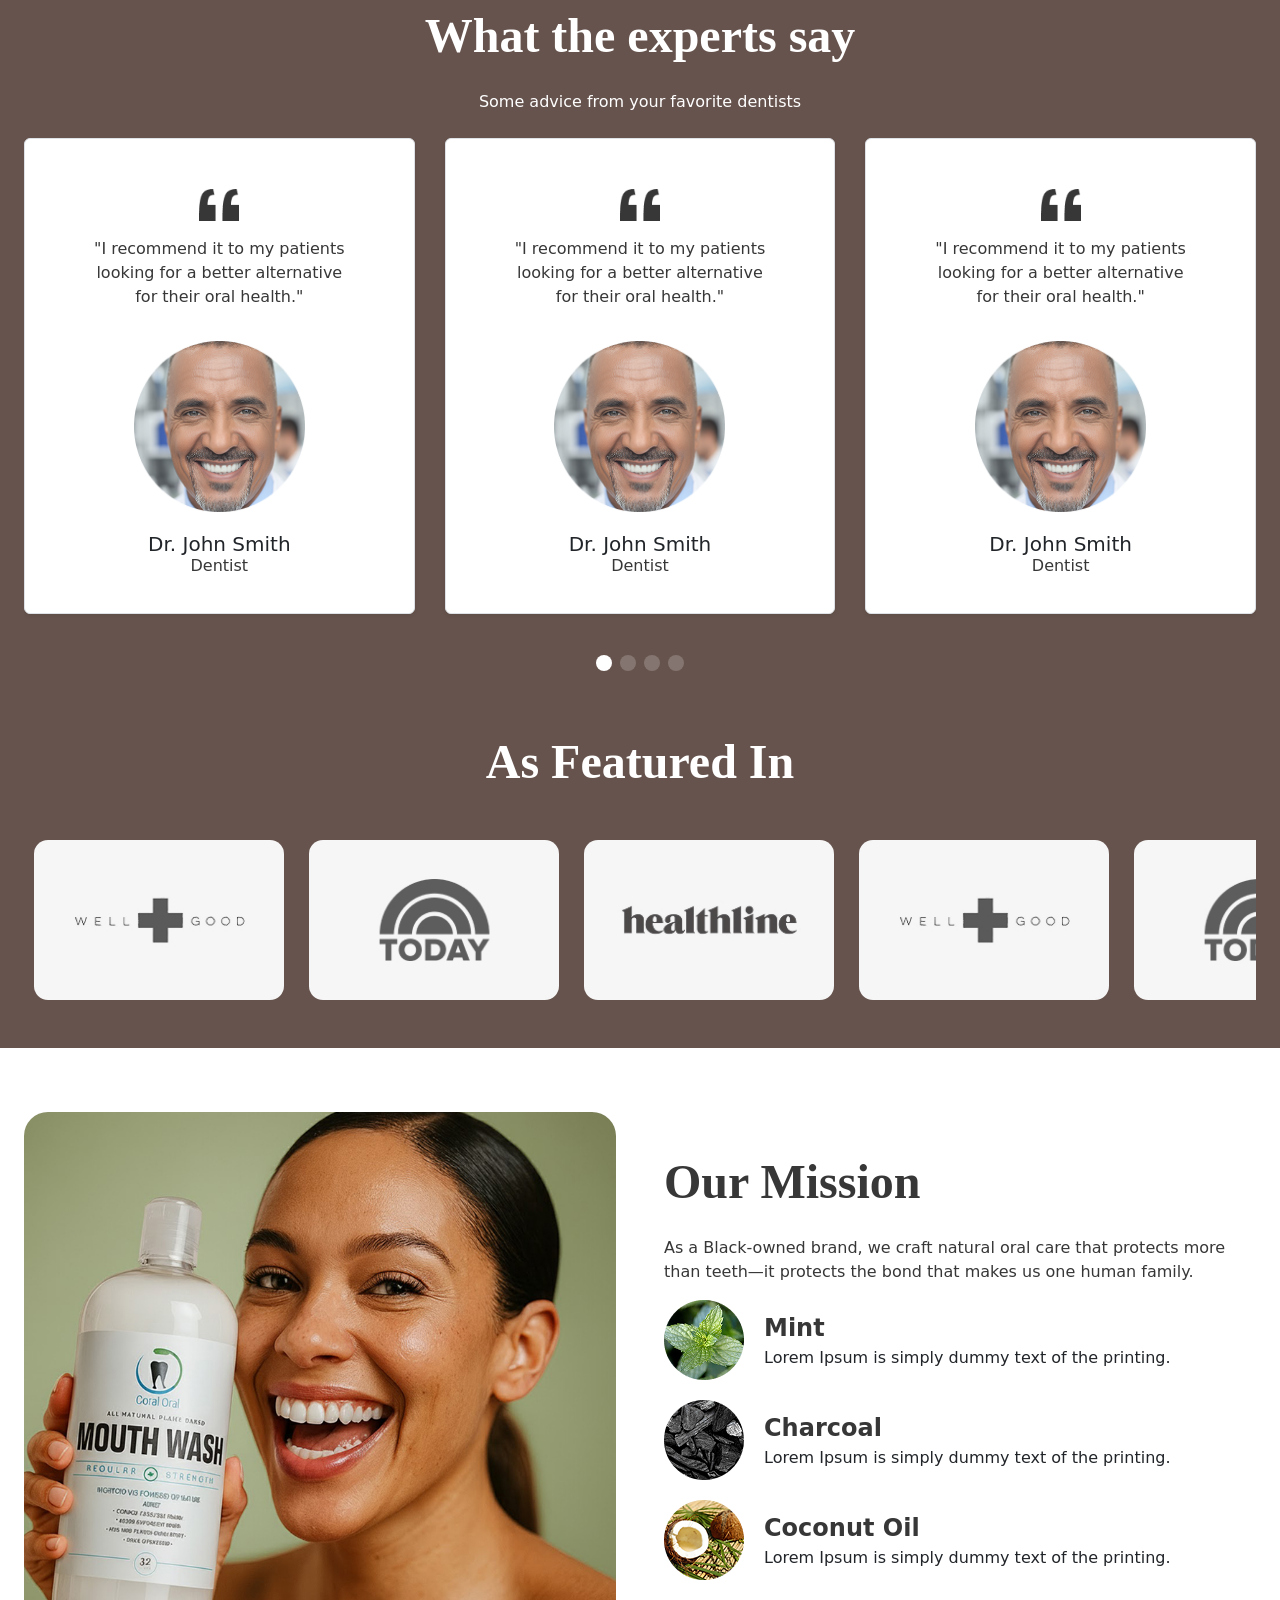
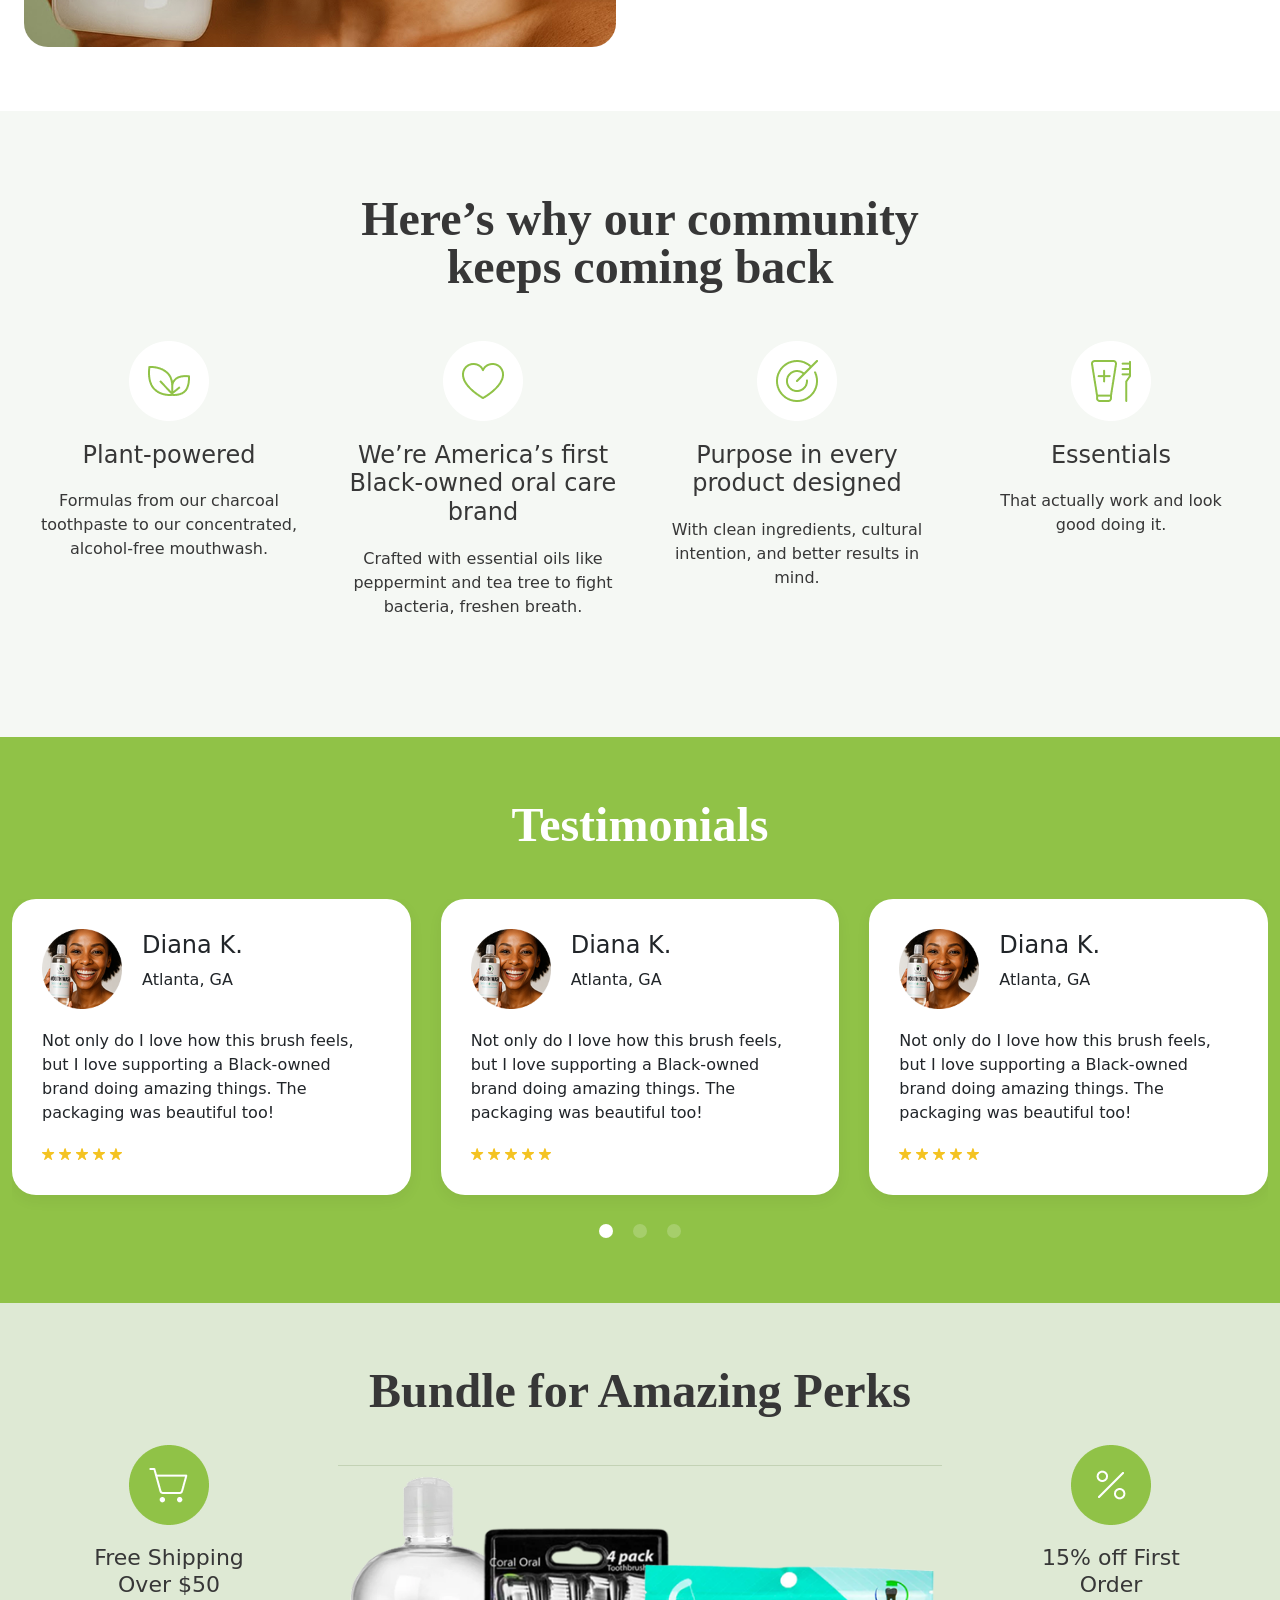
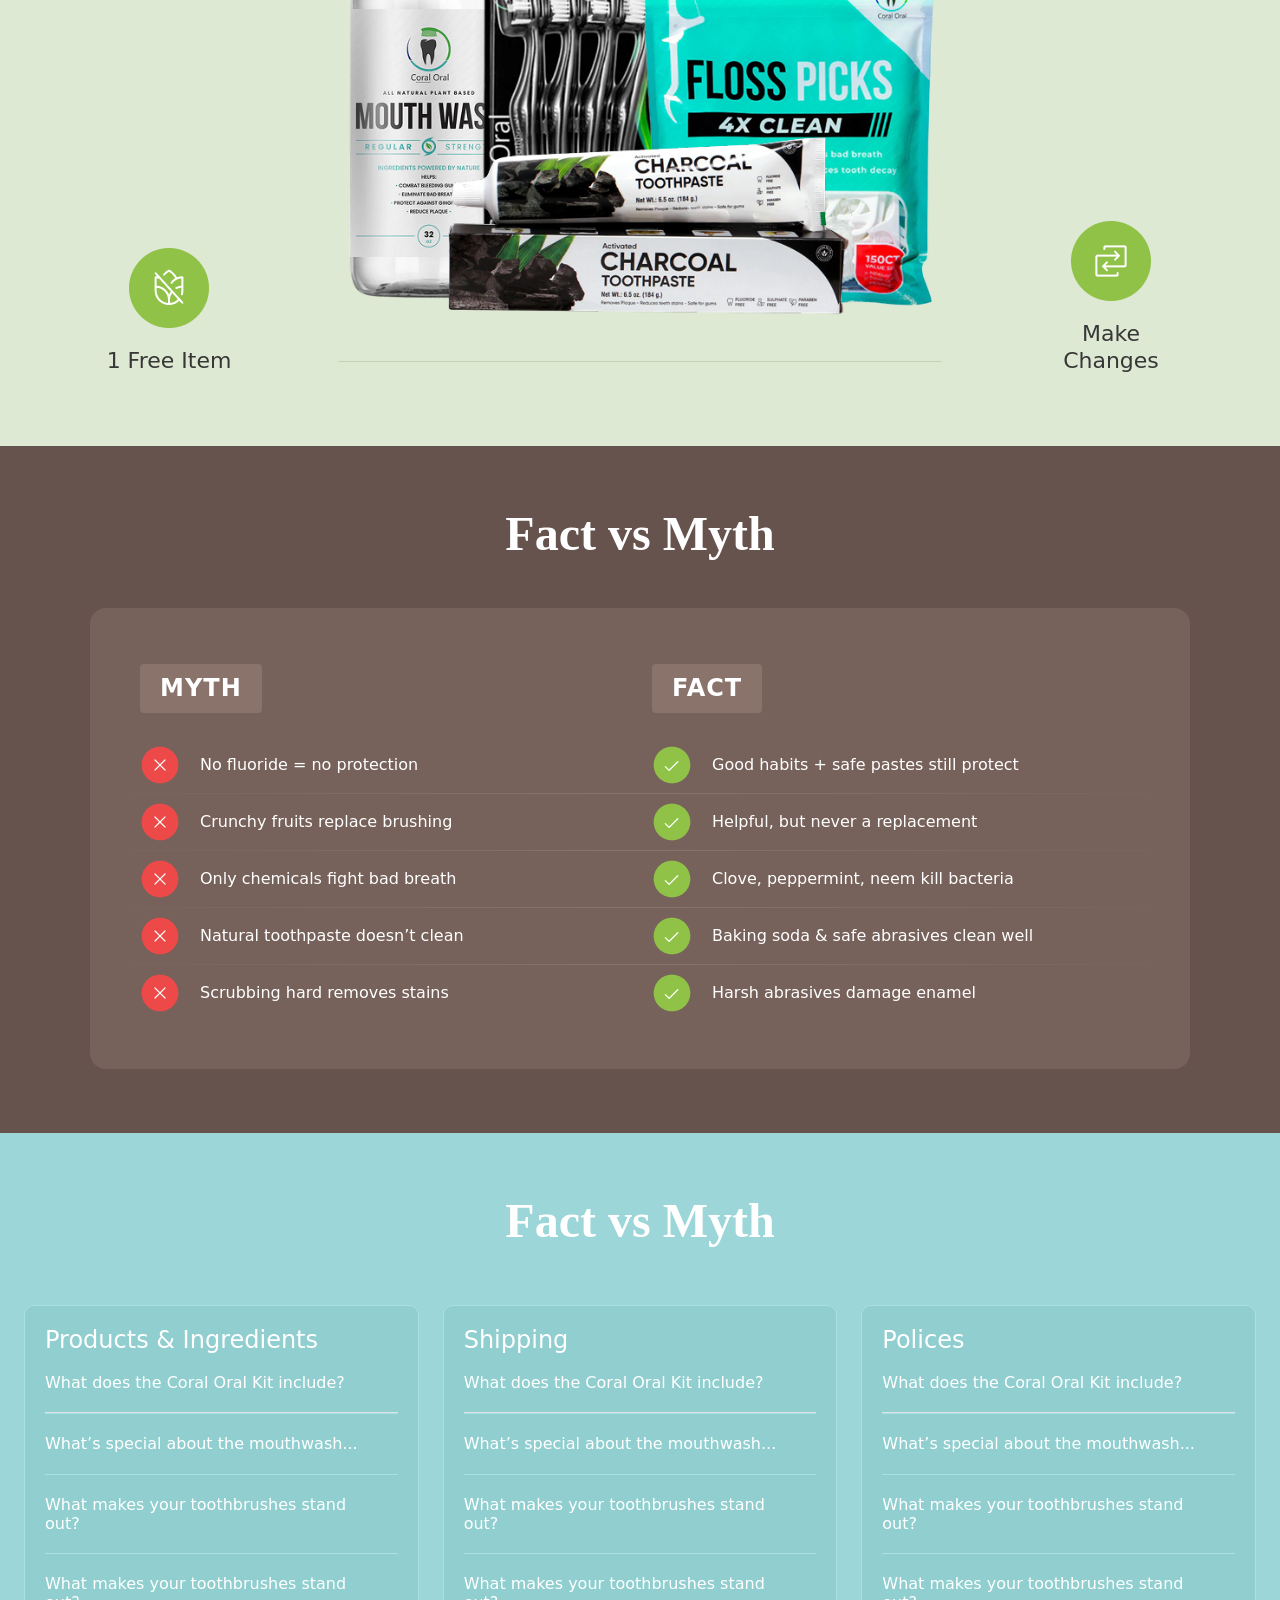
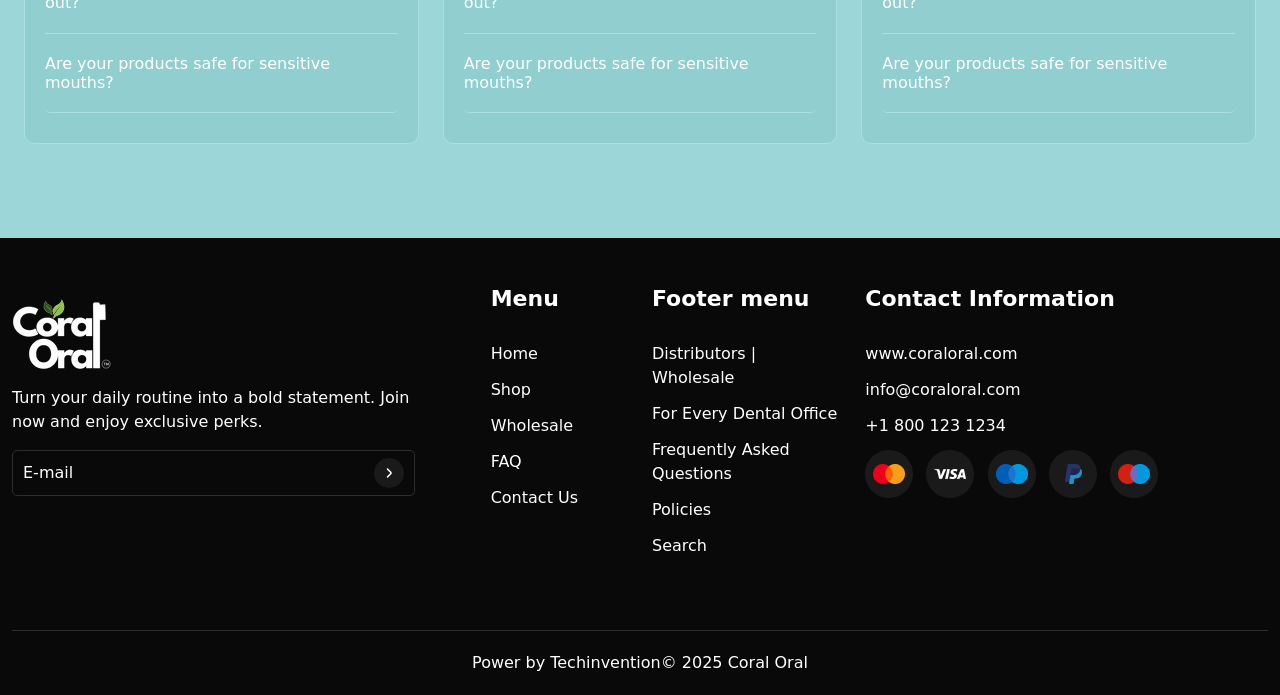
==== commit b559993a: "Update print statement from 'img src' to 'updated'" ====
--- a/index.html
+++ b/index.html
@@ -25,7 +25,7 @@
 
       <nav class="navbar navbar-light bg-transparent">
         <div class="container-fluid">
-          <a class="navbar-brand" href="#"><img src="shopping cart/logo-img.png" alt=""></a>
+          <a class="navbar-brand" href="#"><img src="logo-img.png" alt=""></a>
           <button class="navbar-toggler" type="button" data-bs-toggle="offcanvas" data-bs-target="#mobileMenu"
             aria-controls="mobileMenu">
             <span class="navbar-toggler-icon"></span>
@@ -72,19 +72,19 @@
               <div class="row justify-content-center align-items-center">
                 <div class="col-md-6">
                   <div class="slider-text">
-                    <div class="stars d-flex"><img src="slider-hero-banner/stars-img.png" alt="">
+                    <div class="stars d-flex"><img src="stars-img.png" alt="">
                       <p class="subtitle">10,000+ sold</p>
                     </div>
                     <h1>Empowering Healthier Smiles</h1>
                     <p>Empowering healthier smiles with purpose-driven, dentist-recommended brushes - now available on
                       subscription.</p>
-                    <a href="#" class="btn btn-success banner-btn">Shop Now <img src="slider-hero-banner/up right.png"
+                    <a href="#" class="btn btn-success banner-btn">Shop Now <img src="up-right.png"
                         alt=""></a>
                   </div>
                 </div>
                 <div class="col-md-6 text-end">
                   <div class="image-wrapper">
-                    <img src="slider-hero-banner/mouth-wash-banner.png" alt="Coral Oral Bottle" class="bottle-img  ">
+                    <img src="mouth-wash-banner.png" alt="Coral Oral Bottle" class="bottle-img  ">
                   </div>
 
                 </div>
@@ -102,19 +102,19 @@
                 <div class="slider-content d-flex align-items-left justify-content-left text-left">
 
                   <div class="slider-text">
-                    <div class="stars d-flex "><img src="slider-hero-banner/stars-img.png" alt="">
+                    <div class="stars d-flex "><img src="stars-img.png" alt="">
                       <p class="subtitle">10,000+ sold</p>
                     </div>
                     <h1>Peppermint Spearmint Freshness</h1>
                     <p>Over 10,000+ sold. Loved by smiles everywhere.</p>
-                    <a href="#" class="btn btn-success banner-btn">Shop Now <img src="slider-hero-banner/up right.png"
+                    <a href="#" class="btn btn-success banner-btn">Shop Now <img src="up-right.png"
                         alt=""></a>
                   </div>
                 </div>
               </div>
               <div class="col-md-6 text-end">
                 <div class="image-wrapper">
-                  <img src="slider-hero-banner/mouth-wash-banner.png" alt="Coral Oral Bottle" class="bottle-img  ">
+                  <img src="mouth-wash-banner.png" alt="Coral Oral Bottle" class="bottle-img  ">
                 </div>
 
               </div>
@@ -138,7 +138,7 @@
 
     </div>
     <div class="scroll-down-wrapper text-center">
-      <button class="btn btn-outline-success scroll-down-btn ">Scroll Down <img src="slider-hero-banner/scroll-down.png"
+      <button class="btn btn-outline-success scroll-down-btn ">Scroll Down <img src="scroll-down.png"
           alt=""></button>
     </div>
   </div>
@@ -160,7 +160,7 @@
             <!-- Product 1 -->
             <div class="col-12 col-sm-6 col-lg-3">
               <div class="card h-100 text-center">
-                <img src="slider-hero-banner/tooth-brush.jpg" class="card-img-top" alt="4-Pack Toothbrushes">
+                <img src="tooth-brush.jpg" class="card-img-top" alt="4-Pack Toothbrushes">
                 <div class="card-body">
                   <h5 class="card-title">4-Pack Toothbrushes</h5>
                   <p class="text-warning"><span>★★★★★</span> 4.8 </p>
@@ -174,7 +174,7 @@
             <!-- Product 2 -->
             <div class="col-12 col-sm-6 col-lg-3">
               <div class="card h-100 text-center">
-                <img src="slider-hero-banner/cleaner.jpg" class="card-img-top" alt="Floss Picks">
+                <img src="cleaner.jpg" class="card-img-top" alt="Floss Picks">
                 <div class="card-body">
                   <h5 class="card-title">Floss Picks</h5>
                   <p class="text-warning"><span>★★★★★</span> 4.8 </p>
@@ -188,7 +188,7 @@
             <!-- Product 3 -->
             <div class="col-12 col-sm-6 col-lg-3">
               <div class="card h-100 text-center">
-                <img src="slider-hero-banner/mouth-wash-prod.png" class="card-img-top" alt="Mouth Wash">
+                <img src="mouth-wash-prod.png" class="card-img-top" alt="Mouth Wash">
                 <div class="card-body">
                   <h5 class="card-title">Mouth Wash</h5>
                   <p class="text-warning"><span>★★★★★</span> 4.8 </p>
@@ -202,7 +202,7 @@
             <!-- Product 4 -->
             <div class="col-12 col-sm-6 col-lg-3">
               <div class="card h-100 text-center">
-                <img src="slider-hero-banner/tooth-paste.png" class="card-img-top" alt="Charcoal Toothpaste">
+                <img src="tooth-paste.png" class="card-img-top" alt="Charcoal Toothpaste">
                 <div class="card-body">
                   <h5 class="card-title">Charcoal Toothpaste</h5>
                   <p class="text-warning"><span>★★★★★</span> 4.8 </p>
@@ -239,53 +239,53 @@
           <!-- Testimonial Slide -->
           <div class="swiper-slide">
             <div class="testimonial-card border rounded shadow-sm text-center">
-              <img src="slider-hero-banner/testimonial-icon.png" alt="Dr. John Smith" class="testimonial-img mb-3" />
+              <img src="testimonial-icon.png" alt="Dr. John Smith" class="testimonial-img mb-3" />
               <h5>Dr. John Smith <span>Dentist</span></h5>
               <p>"I recommend it to my patients looking for a better alternative for their oral health."</p>
-              <img src="slider-hero-banner/author-img.png" alt="Dr. John Smith" class="author-img mt-3" />
+              <img src="author-img.png" alt="Dr. John Smith" class="author-img mt-3" />
             </div>
           </div>
 
           <!-- Repeat for more testimonials -->
           <div class="swiper-slide">
             <div class="testimonial-card border rounded shadow-sm text-center">
-              <img src="slider-hero-banner/testimonial-icon.png" alt="Dr. John Smith" class="testimonial-img mb-3" />
+              <img src="testimonial-icon.png" alt="Dr. John Smith" class="testimonial-img mb-3" />
               <h5>Dr. John Smith <span>Dentist</span></h5>
               <p>"I recommend it to my patients looking for a better alternative for their oral health."</p>
-              <img src="slider-hero-banner/author-img.png" alt="Dr. John Smith" class="author-img mt-3" />
+              <img src="author-img.png" alt="Dr. John Smith" class="author-img mt-3" />
             </div>
           </div>
 
           <div class="swiper-slide">
             <div class="testimonial-card border rounded shadow-sm text-center">
-              <img src="slider-hero-banner/testimonial-icon.png" alt="Dr. John Smith" class="testimonial-img mb-3" />
+              <img src="testimonial-icon.png" alt="Dr. John Smith" class="testimonial-img mb-3" />
               <h5>Dr. John Smith <span>Dentist</span></h5>
               <p>"I recommend it to my patients looking for a better alternative for their oral health."</p>
-              <img src="slider-hero-banner/author-img.png" alt="Dr. John Smith" class="author-img mt-3" />
+              <img src="author-img.png" alt="Dr. John Smith" class="author-img mt-3" />
             </div>
           </div>
           <div class="swiper-slide">
             <div class="testimonial-card border rounded shadow-sm text-center">
-              <img src="slider-hero-banner/testimonial-icon.png" alt="Dr. John Smith" class="testimonial-img mb-3" />
+              <img src="testimonial-icon.png" alt="Dr. John Smith" class="testimonial-img mb-3" />
               <h5>Dr. John Smith <span>Dentist</span></h5>
               <p>"I recommend it to my patients looking for a better alternative for their oral health."</p>
-              <img src="slider-hero-banner/author-img.png" alt="Dr. John Smith" class="author-img mt-3" />
+              <img src="author-img.png" alt="Dr. John Smith" class="author-img mt-3" />
             </div>
           </div>
           <div class="swiper-slide">
             <div class="testimonial-card border rounded shadow-sm text-center">
-              <img src="slider-hero-banner/testimonial-icon.png" alt="Dr. John Smith" class="testimonial-img mb-3" />
+              <img src="testimonial-icon.png" alt="Dr. John Smith" class="testimonial-img mb-3" />
               <h5>Dr. John Smith <span>Dentist</span></h5>
               <p>"I recommend it to my patients looking for a better alternative for their oral health."</p>
-              <img src="slider-hero-banner/author-img.png" alt="Dr. John Smith" class="author-img mt-3" />
+              <img src="author-img.png" alt="Dr. John Smith" class="author-img mt-3" />
             </div>
           </div>
           <div class="swiper-slide">
             <div class="testimonial-card border rounded shadow-sm text-center">
-              <img src="slider-hero-banner/testimonial-icon.png" alt="Dr. John Smith" class="testimonial-img mb-3" />
+              <img src="testimonial-icon.png" alt="Dr. John Smith" class="testimonial-img mb-3" />
               <h5>Dr. John Smith <span>Dentist</span></h5>
               <p>"I recommend it to my patients looking for a better alternative for their oral health."</p>
-              <img src="slider-hero-banner/author-img.png" alt="Dr. John Smith" class="author-img mt-3" />
+              <img src="author-img.png" alt="Dr. John Smith" class="author-img mt-3" />
             </div>
           </div>
         </div>
@@ -294,11 +294,6 @@
       </div>
     </div>
 
-
-
-
-
-
   </section>
 
   <section class="container-fluid logos-container">
@@ -309,18 +304,18 @@
       </div>
       <div class="marquee-container pb-5 pt-4">
         <div class="marquee-content">
-          <img src="slider-hero-banner/logo1.jpg" alt="WELL+GOOD" class="marquee-logo" />
-          <img src="slider-hero-banner/logo2.jpg" alt="Healthline" class="marquee-logo" />
-          <img src="slider-hero-banner/logo3.jpg" alt="TODAY" class="marquee-logo" />
-          <img src="slider-hero-banner/logo1.jpg" alt="Healthline" class="marquee-logo" />
-          <img src="slider-hero-banner/logo2.jpg" alt="Healthline" class="marquee-logo" />
-          <img src="slider-hero-banner/logo3.jpg" alt="Healthline" class="marquee-logo" />
-          <img src="slider-hero-banner/logo1.jpg" alt="WELL+GOOD" class="marquee-logo" />
-          <img src="slider-hero-banner/logo2.jpg" alt="Healthline" class="marquee-logo" />
-          <img src="slider-hero-banner/logo3.jpg" alt="TODAY" class="marquee-logo" />
-          <img src="slider-hero-banner/logo1.jpg" alt="Healthline" class="marquee-logo" />
-          <img src="slider-hero-banner/logo2.jpg" alt="Healthline" class="marquee-logo" />
-          <img src="slider-hero-banner/logo3.jpg" alt="Healthline" class="marquee-logo" />
+          <img src="logo1.jpg" alt="WELL+GOOD" class="marquee-logo" />
+          <img src="logo2.jpg" alt="Healthline" class="marquee-logo" />
+          <img src="logo3.jpg" alt="TODAY" class="marquee-logo" />
+          <img src="logo1.jpg" alt="Healthline" class="marquee-logo" />
+          <img src="logo2.jpg" alt="Healthline" class="marquee-logo" />
+          <img src="logo3.jpg" alt="Healthline" class="marquee-logo" />
+          <img src="logo1.jpg" alt="WELL+GOOD" class="marquee-logo" />
+          <img src="logo2.jpg" alt="Healthline" class="marquee-logo" />
+          <img src="logo3.jpg" alt="TODAY" class="marquee-logo" />
+          <img src="logo1.jpg" alt="Healthline" class="marquee-logo" />
+          <img src="logo2.jpg" alt="Healthline" class="marquee-logo" />
+          <img src="logo3.jpg" alt="Healthline" class="marquee-logo" />
         </div>
       </div>
     </div>
@@ -332,7 +327,7 @@
       <div class="row mission-row gx-5 gy-5">
         <div class="col-lg-6">
           <div class="image-wrapper">
-            <img src="slider-hero-banner/mouth-wash-girl.jpg" alt="">
+            <img src="/mouth-wash-girl.jpg" alt="">
           </div>
 
         </div>
@@ -344,17 +339,17 @@
           </div>
           <div class="mission">
             <ul>
-              <li><img src="slider-hero-banner/mint.png" alt="" class="li-img-mission">
+              <li><img src="mint.png" alt="" class="li-img-mission">
                 <div class="inner-li">
                   <p>Mint</p><span>Lorem Ipsum is simply dummy text of the printing.</span>
                 </div>
               </li>
-              <li><img src="slider-hero-banner/charcol.png" alt="" class="li-img-mission">
+              <li><img src="charcol.png" alt="" class="li-img-mission">
                 <div class="inner-li">
                   <p>Charcoal</p><span>Lorem Ipsum is simply dummy text of the printing.</span>
                 </div>
               </li>
-              <li><img src="slider-hero-banner/coconut.png" alt="" class="li-img-mission">
+              <li><img src="coconut.png" alt="" class="li-img-mission">
                 <div class="inner-li">
                   <p>Coconut Oil</p><span>Lorem Ipsum is simply dummy text of the printing.</span>
                 </div>
@@ -378,28 +373,28 @@
         </div>
         <div class="col-lg-3 col-sm-12">
           <div class="care-box">
-            <div class="care-icon"><img src="slider-hero-banner/plant.png" alt=""></div>
+            <div class="care-icon"><img src="plant.png" alt=""></div>
             <h4>Plant-powered</h4>
             <p>Formulas from our charcoal toothpaste to our concentrated, alcohol-free mouthwash.</p>
           </div>
         </div>
         <div class="col-lg-3 col-sm-12">
           <div class="care-box">
-            <div class="care-icon"><img src="slider-hero-banner/heart.png" alt=""></div>
+            <div class="care-icon"><img src="heart.png" alt=""></div>
             <h4>We’re America’s first Black-owned oral care brand</h4>
             <p>Crafted with essential oils like peppermint and tea tree to fight bacteria, freshen breath.</p>
           </div>
         </div>
         <div class="col-lg-3 col-sm-12">
           <div class="care-box">
-            <div class="care-icon"><img src="slider-hero-banner/aim.png" alt=""></div>
+            <div class="care-icon"><img src="aim.png" alt=""></div>
             <h4>Purpose in every<br> product designed</h4>
             <p>With clean ingredients, cultural intention, and better results in mind.</p>
           </div>
         </div>
         <div class="col-lg-3 col-sm-12">
           <div class="care-box">
-            <div class="care-icon"><img src="slider-hero-banner/essentials.png" alt=""></div>
+            <div class="care-icon"><img src="essentials.png" alt=""></div>
             <h4>Essentials</h4>
             <p>That actually work and look<br> good doing it.</p>
           </div>
@@ -422,7 +417,7 @@
             <div class="swiper-slide">
               <div class="review-card">
                 <div class="author-detail">
-                  <div class="author-img"><img src="slider-hero-banner/diana.png" alt=""></div>
+                  <div class="author-img"><img src="diana.png" alt=""></div>
                   <div class="author-title">
                     <h4>Diana K.</h4>
                     <p>Atlanta, GA</p>
@@ -431,7 +426,7 @@
                 <div class="card-det">
                   <p>Not only do I love how this brush feels, but I love supporting a Black-owned brand doing amazing
                     things. The packaging was beautiful too!</p>
-                  <div class="review-stars"><img src="slider-hero-banner/review-stars.png" alt=""></div>
+                  <div class="review-stars"><img src="review-stars.png" alt=""></div>
                 </div>
               </div>
             </div>
@@ -439,7 +434,7 @@
             <div class="swiper-slide">
               <div class="review-card">
                 <div class="author-detail">
-                  <div class="author-img"><img src="slider-hero-banner/diana.png" alt=""></div>
+                  <div class="author-img"><img src="diana.png" alt=""></div>
                   <div class="author-title">
                     <h4>Diana K.</h4>
                     <p>Atlanta, GA</p>
@@ -448,7 +443,7 @@
                 <div class="card-det">
                   <p>Not only do I love how this brush feels, but I love supporting a Black-owned brand doing amazing
                     things. The packaging was beautiful too!</p>
-                  <div class="review-stars"><img src="slider-hero-banner/review-stars.png" alt=""></div>
+                  <div class="review-stars"><img src="review-stars.png" alt=""></div>
                 </div>
               </div>
             </div>
@@ -457,7 +452,7 @@
             <div class="swiper-slide">
               <div class="review-card">
                 <div class="author-detail">
-                  <div class="author-img"><img src="slider-hero-banner/diana.png" alt=""></div>
+                  <div class="author-img"><img src="diana.png" alt=""></div>
                   <div class="author-title">
                     <h4>Diana K.</h4>
                     <p>Atlanta, GA</p>
@@ -466,7 +461,7 @@
                 <div class="card-det">
                   <p>Not only do I love how this brush feels, but I love supporting a Black-owned brand doing amazing
                     things. The packaging was beautiful too!</p>
-                  <div class="review-stars"><img src="slider-hero-banner/review-stars.png" alt=""></div>
+                  <div class="review-stars"><img src="review-stars.png" alt=""></div>
                 </div>
               </div>
             </div>
@@ -474,7 +469,7 @@
             <div class="swiper-slide">
               <div class="review-card">
                 <div class="author-detail">
-                  <div class="author-img"><img src="slider-hero-banner/diana.png" alt=""></div>
+                  <div class="author-img"><img src="diana.png" alt=""></div>
                   <div class="author-title">
                     <h4>Diana K.</h4>
                     <p>Atlanta, GA</p>
@@ -483,7 +478,7 @@
                 <div class="card-det">
                   <p>Not only do I love how this brush feels, but I love supporting a Black-owned brand doing amazing
                     things. The packaging was beautiful too!</p>
-                  <div class="review-stars"><img src="slider-hero-banner/review-stars.png" alt=""></div>
+                  <div class="review-stars"><img src="review-stars.png" alt=""></div>
                 </div>
               </div>
             </div>
@@ -491,7 +486,7 @@
             <div class="swiper-slide">
               <div class="review-card">
                 <div class="author-detail">
-                  <div class="author-img"><img src="slider-hero-banner/diana.png" alt=""></div>
+                  <div class="author-img"><img src="diana.png" alt=""></div>
                   <div class="author-title">
                     <h4>Diana K.</h4>
                     <p>Atlanta, GA</p>
@@ -500,7 +495,7 @@
                 <div class="card-det">
                   <p>Not only do I love how this brush feels, but I love supporting a Black-owned brand doing amazing
                     things. The packaging was beautiful too!</p>
-                  <div class="review-stars"><img src="slider-hero-banner/review-stars.png" alt=""></div>
+                  <div class="review-stars"><img src="review-stars.png" alt=""></div>
                 </div>
               </div>
             </div>
@@ -526,23 +521,23 @@
         <!--test---->
         <div class="col-lg-3 col-xsm-12 ship-col">
           <div class="ship-box">
-            <div class="icon"><img src="slider-hero-banner/cart-icon-shiip.png" alt=""></div>
+            <div class="icon"><img src="cart-icon-shiip.png" alt=""></div>
             <h4 class="title">Free Shipping Over $50</h4>
           </div>
           <div class="ship-box">
-            <div class="icon"><img src="slider-hero-banner/flower.png" alt=""></div>
+            <div class="icon"><img src="flower.png" alt=""></div>
             <h4 class="title">1 Free Item</h4>
           </div>
         </div>
-        <div class="col-lg-6 col-sm-12"><img src="slider-hero-banner/bundle-img.png" alt="" class="bundle-img"></div>
+        <div class="col-lg-6 col-sm-12"><img src="bundle-img.png" alt="" class="bundle-img"></div>
         <div class="col-lg-3 col-xsm-12 ship-col">
 
           <div class="ship-box">
-            <div class="icon"><img src="slider-hero-banner/percentage.png" alt=""></div>
+            <div class="icon"><img src="percentage.png" alt=""></div>
             <h4 class="title">15% off First Order</h4>
           </div>
           <div class="ship-box">
-            <div class="icon"><img src="slider-hero-banner/change.png" alt=""></div>
+            <div class="icon"><img src="change.png" alt=""></div>
             <h4 class="title">Make Changes</h4>
           </div>
         </div>
@@ -571,41 +566,41 @@
 
           <!-- Row 1 -->
           <div class="row border-bottom py-2">
-            <div class="col-6 col-md-6 text-white"><img src="slider-hero-banner/cross.png" alt="" class="cross-img">No
+            <div class="col-6 col-md-6 text-white"><img src="cross.png" alt="" class="cross-img">No
               fluoride = no protection</div>
-            <div class="col-6 col-md-6 text-white"><img src="slider-hero-banner/green-check.png" alt=""
+            <div class="col-6 col-md-6 text-white"><img src="green-check.png" alt=""
                 class="cross-img">Good habits + safe pastes still protect</div>
           </div>
 
           <!-- Row 2 -->
           <div class="row border-bottom py-2">
-            <div class="col-6 col-md-6 text-white"><img src="slider-hero-banner/cross.png" alt=""
+            <div class="col-6 col-md-6 text-white"><img src="cross.png" alt=""
                 class="cross-img">Crunchy fruits replace brushing</div>
-            <div class="col-6 col-md-6 text-white"><img src="slider-hero-banner/green-check.png" alt=""
+            <div class="col-6 col-md-6 text-white"><img src="green-check.png" alt=""
                 class="cross-img">Helpful, but never a replacement</div>
           </div>
 
           <!-- Row 3 -->
           <div class="row border-bottom py-2">
-            <div class="col-6 col-md-6 text-white"><img src="slider-hero-banner/cross.png" alt="" class="cross-img">Only
+            <div class="col-6 col-md-6 text-white"><img src="cross.png" alt="" class="cross-img">Only
               chemicals fight bad breath</div>
-            <div class="col-6 col-md-6 text-white"><img src="slider-hero-banner/green-check.png" alt=""
+            <div class="col-6 col-md-6 text-white"><img src="green-check.png" alt=""
                 class="cross-img">Clove, peppermint, neem kill bacteria</div>
           </div>
 
           <!-- Row 4 -->
           <div class="row border-bottom py-2">
-            <div class="col-6 col-md-6 text-white"><img src="slider-hero-banner/cross.png" alt=""
+            <div class="col-6 col-md-6 text-white"><img src="cross.png" alt=""
                 class="cross-img">Natural toothpaste doesn’t clean</div>
-            <div class="col-6 col-md-6 text-white"><img src="slider-hero-banner/green-check.png" alt=""
+            <div class="col-6 col-md-6 text-white"><img src="green-check.png" alt=""
                 class="cross-img">Baking soda & safe abrasives clean well</div>
           </div>
 
           <!-- Row 5 -->
           <div class="row py-2">
-            <div class="col-6 col-md-6 text-white"><img src="slider-hero-banner/cross.png" alt=""
+            <div class="col-6 col-md-6 text-white"><img src="cross.png" alt=""
                 class="cross-img">Scrubbing hard removes stains</div>
-            <div class="col-6 col-md-6 text-white"><img src="slider-hero-banner/green-check.png" alt=""
+            <div class="col-6 col-md-6 text-white"><img src="green-check.png" alt=""
                 class="cross-img">Harsh abrasives damage enamel</div>
           </div>
         </div>
@@ -860,12 +855,12 @@
       <div class="row footer-row">
         <div class="col-lg-4 col-md-6 col-sm12 ">
           <div class="footer-box">
-            <div class="footer-logo"><img src="slider-hero-banner/footer-logo.png" alt=""></div>
+            <div class="footer-logo"><img src="footer-logo.png" alt=""></div>
             <div class="content">
               <p>Turn your daily routine into a bold statement. Join now and enjoy exclusive perks.</p>
               <form class="inline-email-form">
                 <input type="email" placeholder="E-mail" required>
-                <button type="submit"><img src="slider-hero-banner/arrow-right-sub.png" alt=""></button>
+                <button type="submit"><img src="arrow-right-sub.png" alt=""></button>
               </form>
             </div>
           </div>
@@ -912,15 +907,15 @@
             <div class="card-container text-start">
               <ul class="list-inline mb-0">
                 <li class="list-inline-item"><a href="#" class="text-white text-decoration-none"><img
-                      src="slider-hero-banner/master-card.png" alt=""></a></li>
+                      src="master-card.png" alt=""></a></li>
                 <li class="list-inline-item"><a href="#" class="text-white text-decoration-none"><img
-                      src="slider-hero-banner/visa-card.png" alt=""></a></li>
+                      src="visa-card.png" alt=""></a></li>
                 <li class="list-inline-item"><a href="#" class="text-white text-decoration-none"><img
-                      src="slider-hero-banner/master-card-blue.png" alt=""></a></li>
+                      src="master-card-blue.png" alt=""></a></li>
                 <li class="list-inline-item"><a href="#" class="text-white text-decoration-none"><img
-                      src="slider-hero-banner/paypal.png" alt=""></a></li>
+                      src="paypal.png" alt=""></a></li>
                 <li class="list-inline-item"><a href="#" class="text-white text-decoration-none"><img
-                      src="slider-hero-banner/master-card-red.png" alt=""></a></li>
+                      src="master-card-red.png" alt=""></a></li>
               </ul>
             </div>
           </div>
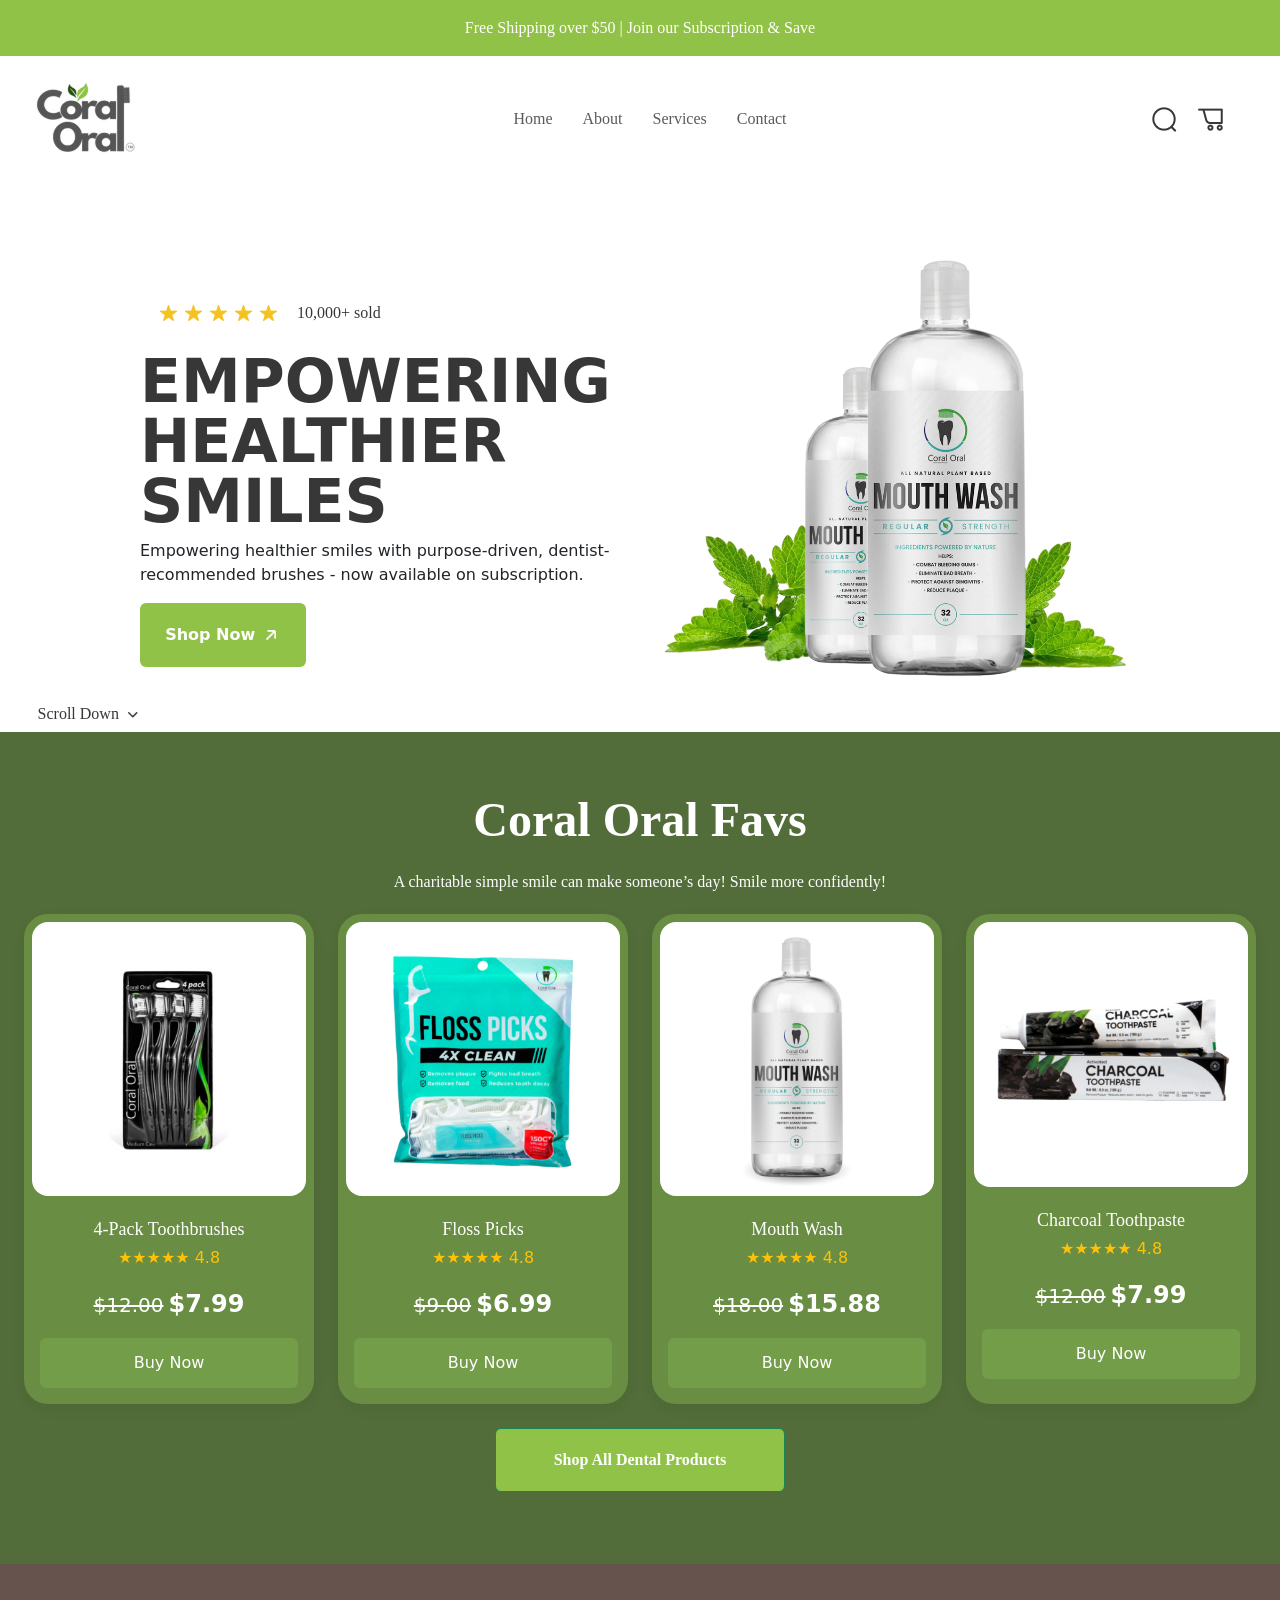
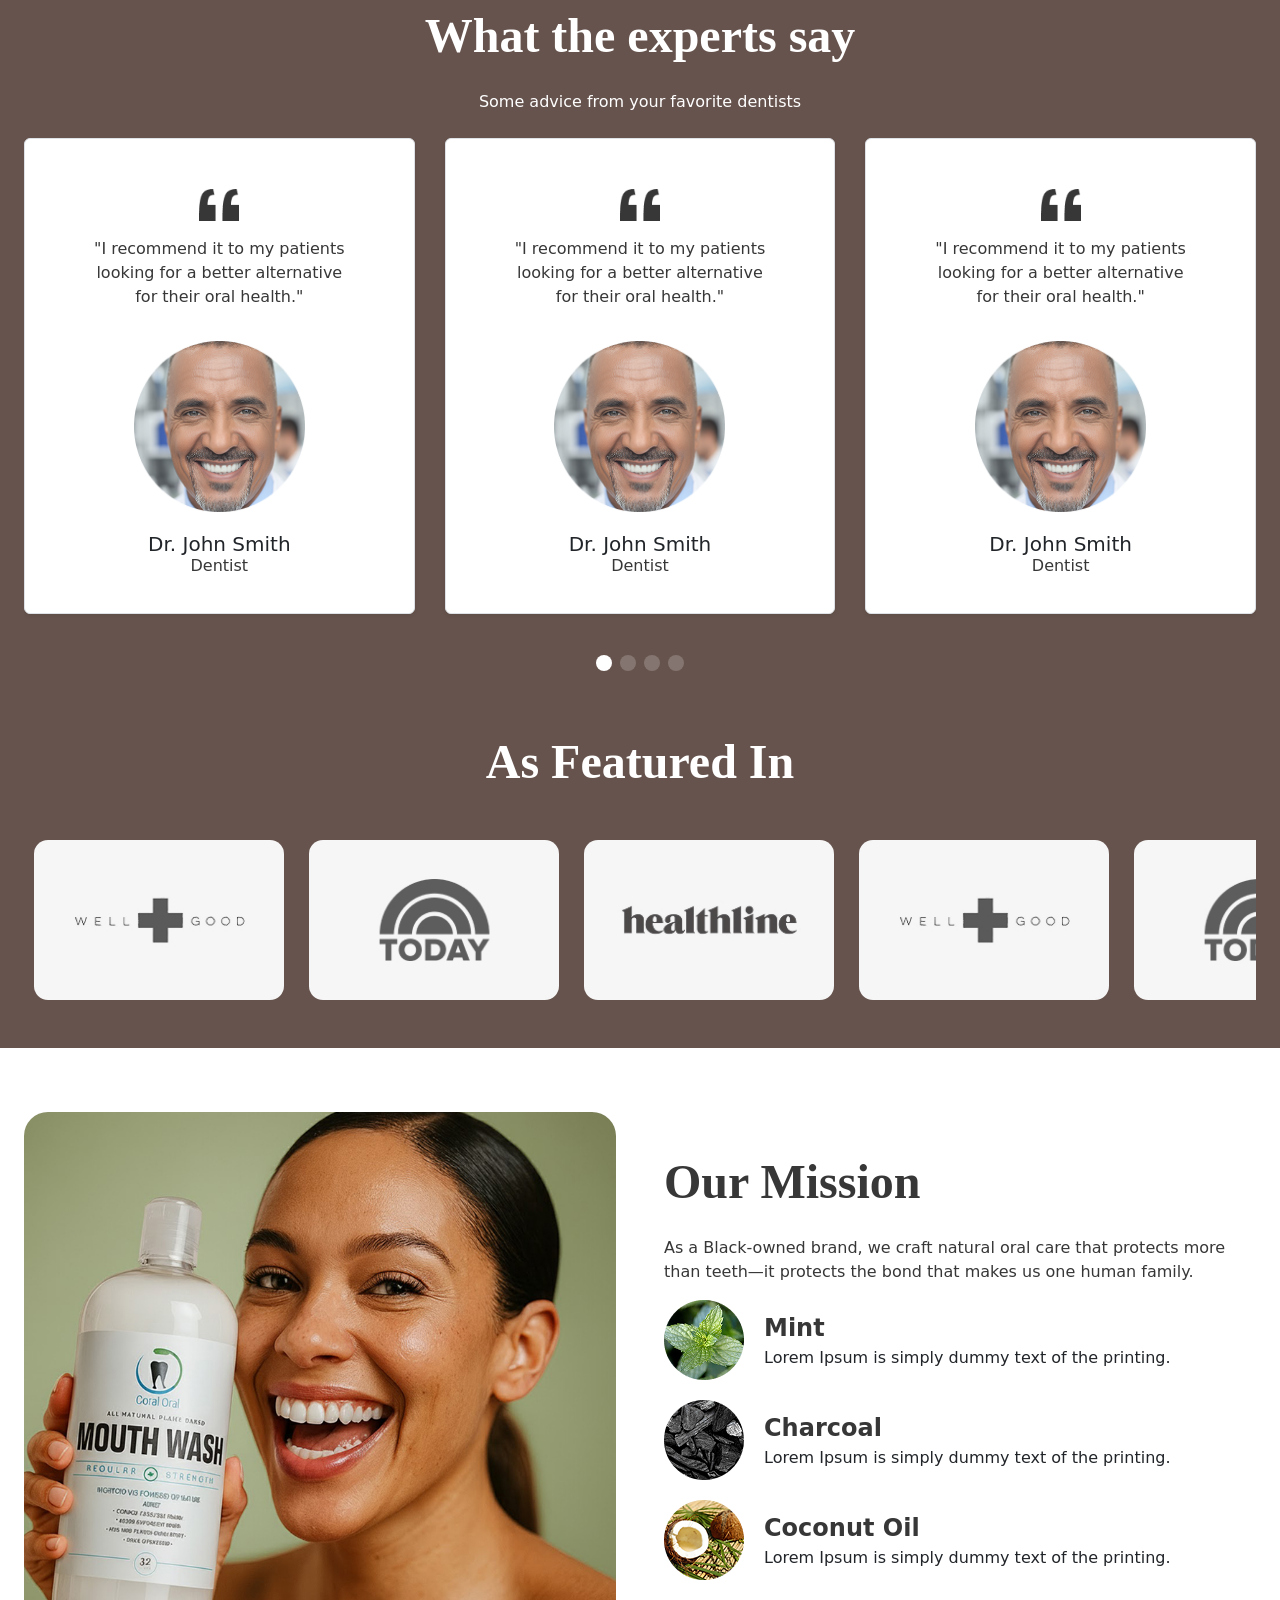
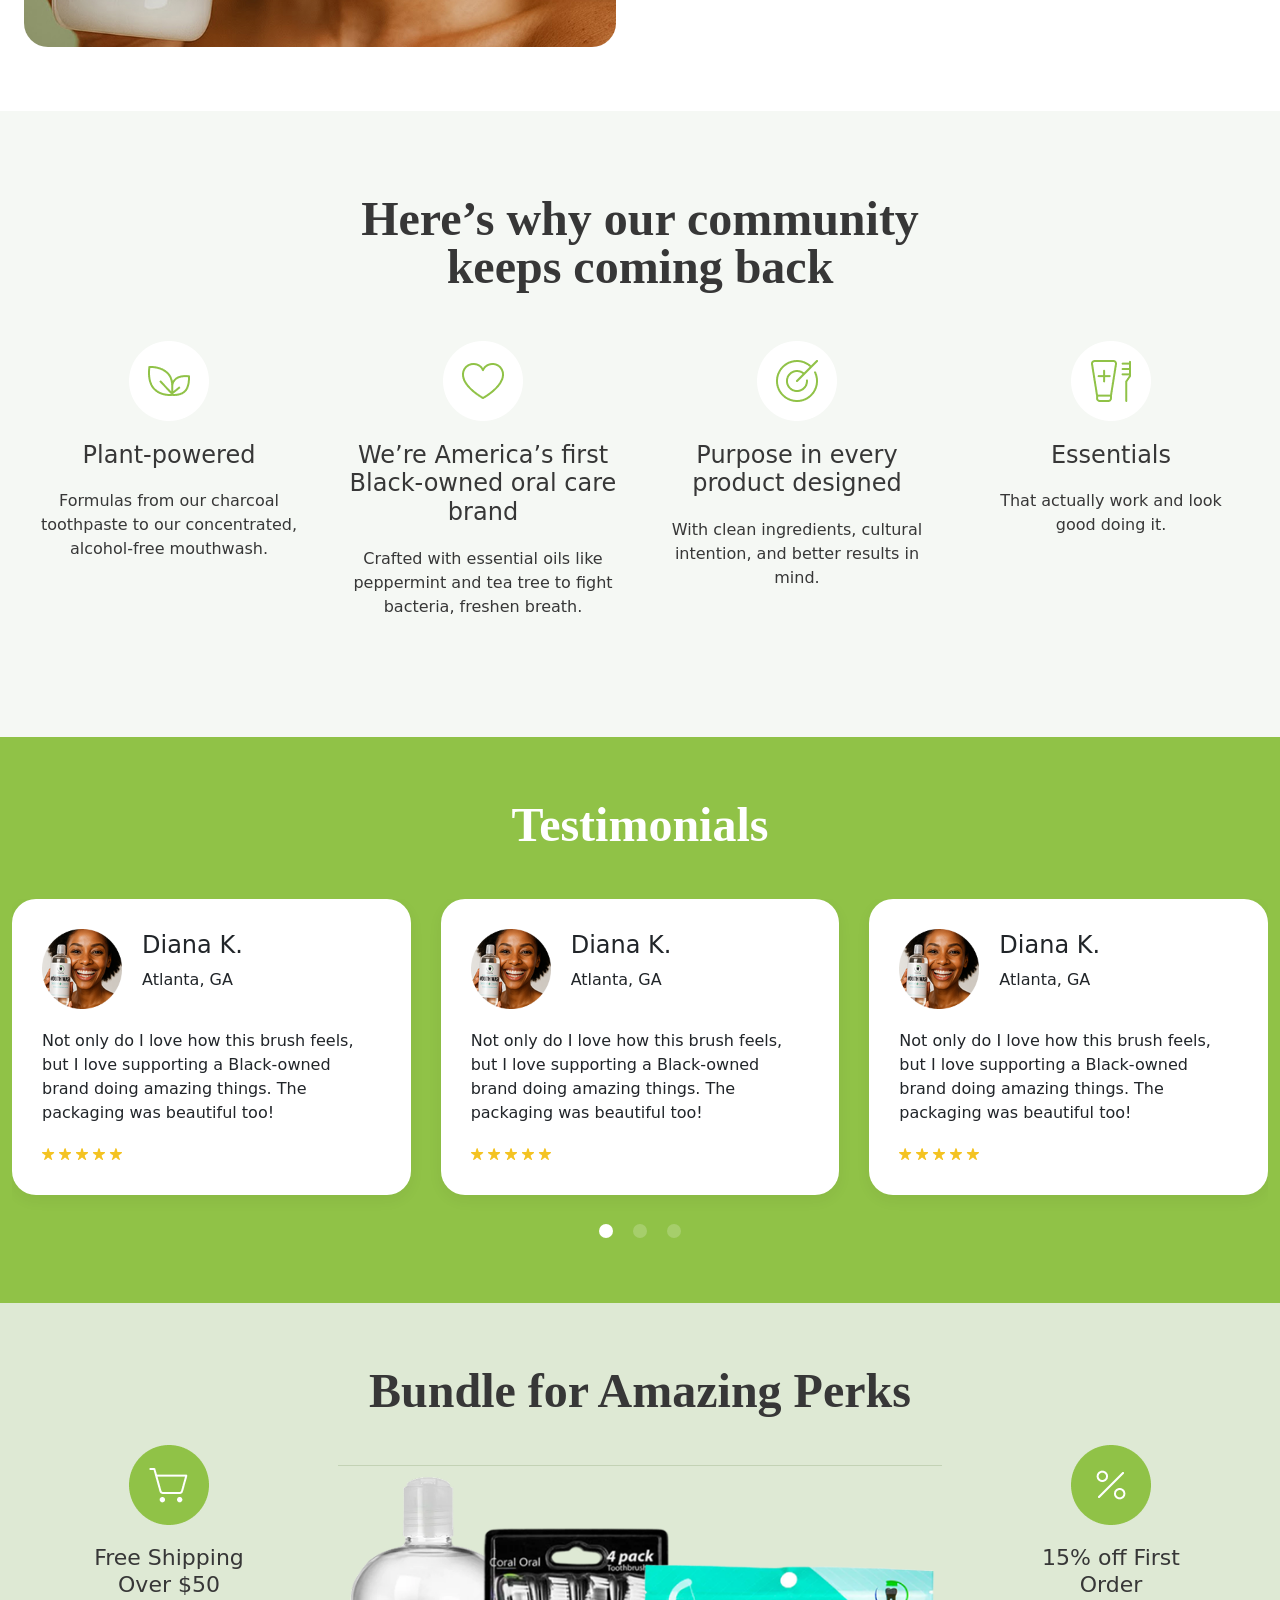
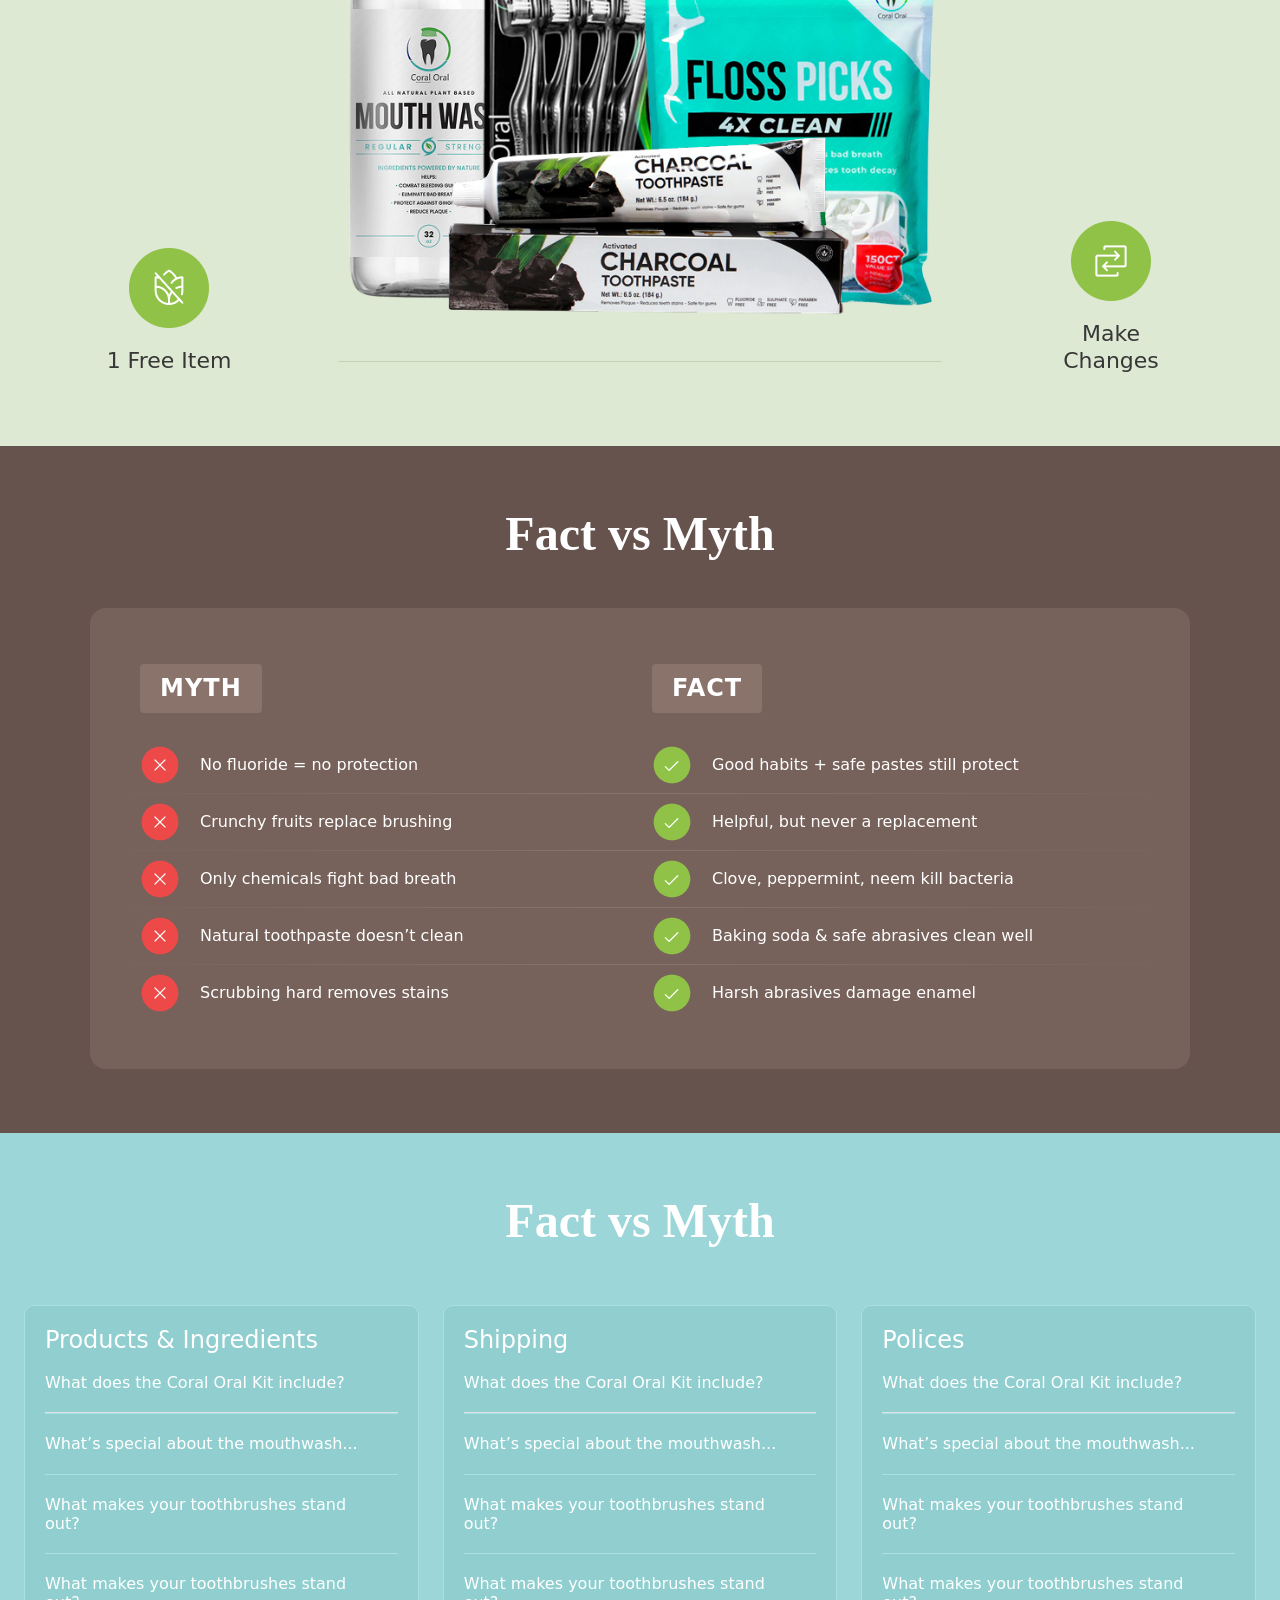
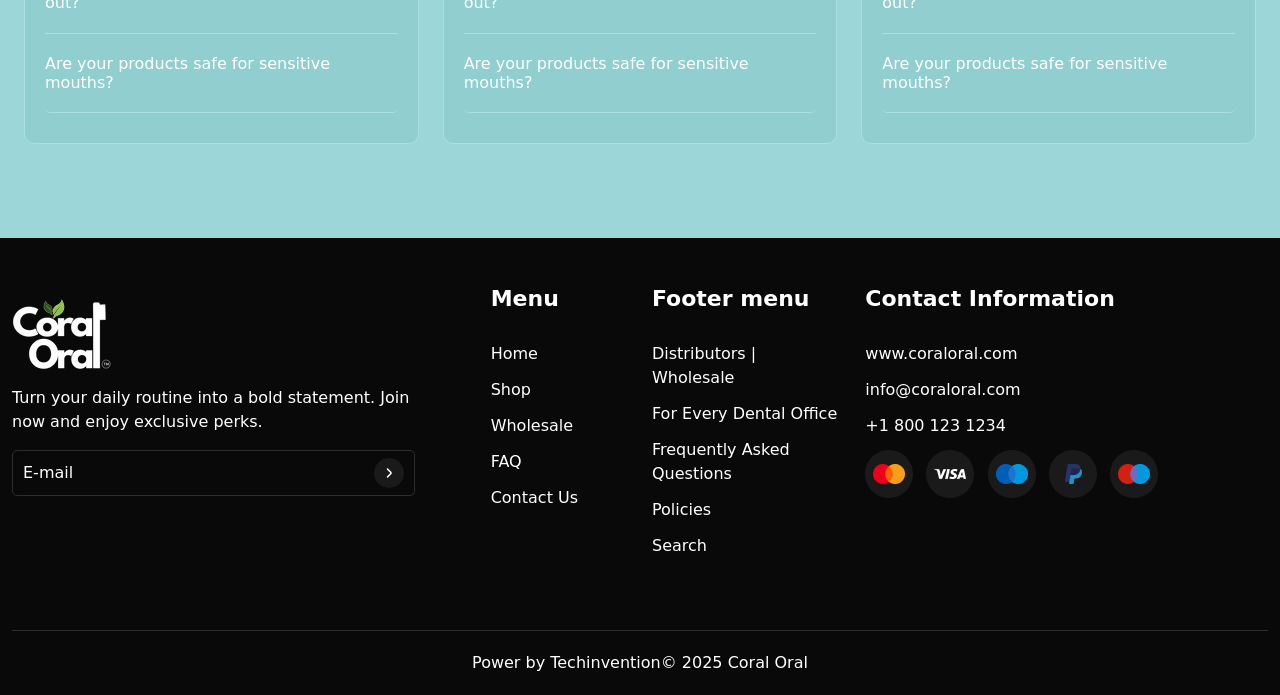
==== commit 53c23f88: "remove slash" ====
--- a/index.html
+++ b/index.html
@@ -55,7 +55,7 @@
           <div class="shopping-item d-flex gap-3">
             <a href="#"><img src="Search.png" alt=""></a>
             <a href="#"><img src="Cart.png" alt=""></a>
-            <a href="#"><img src="/User Profile.png" alt=""></a>
+            <a href="#"><img src="User-Profile.png" alt=""></a>
 
           </div>
         </div>
@@ -327,7 +327,7 @@
       <div class="row mission-row gx-5 gy-5">
         <div class="col-lg-6">
           <div class="image-wrapper">
-            <img src="/mouth-wash-girl.jpg" alt="">
+            <img src="mouth-wash-girl.jpg" alt="">
           </div>
 
         </div>
